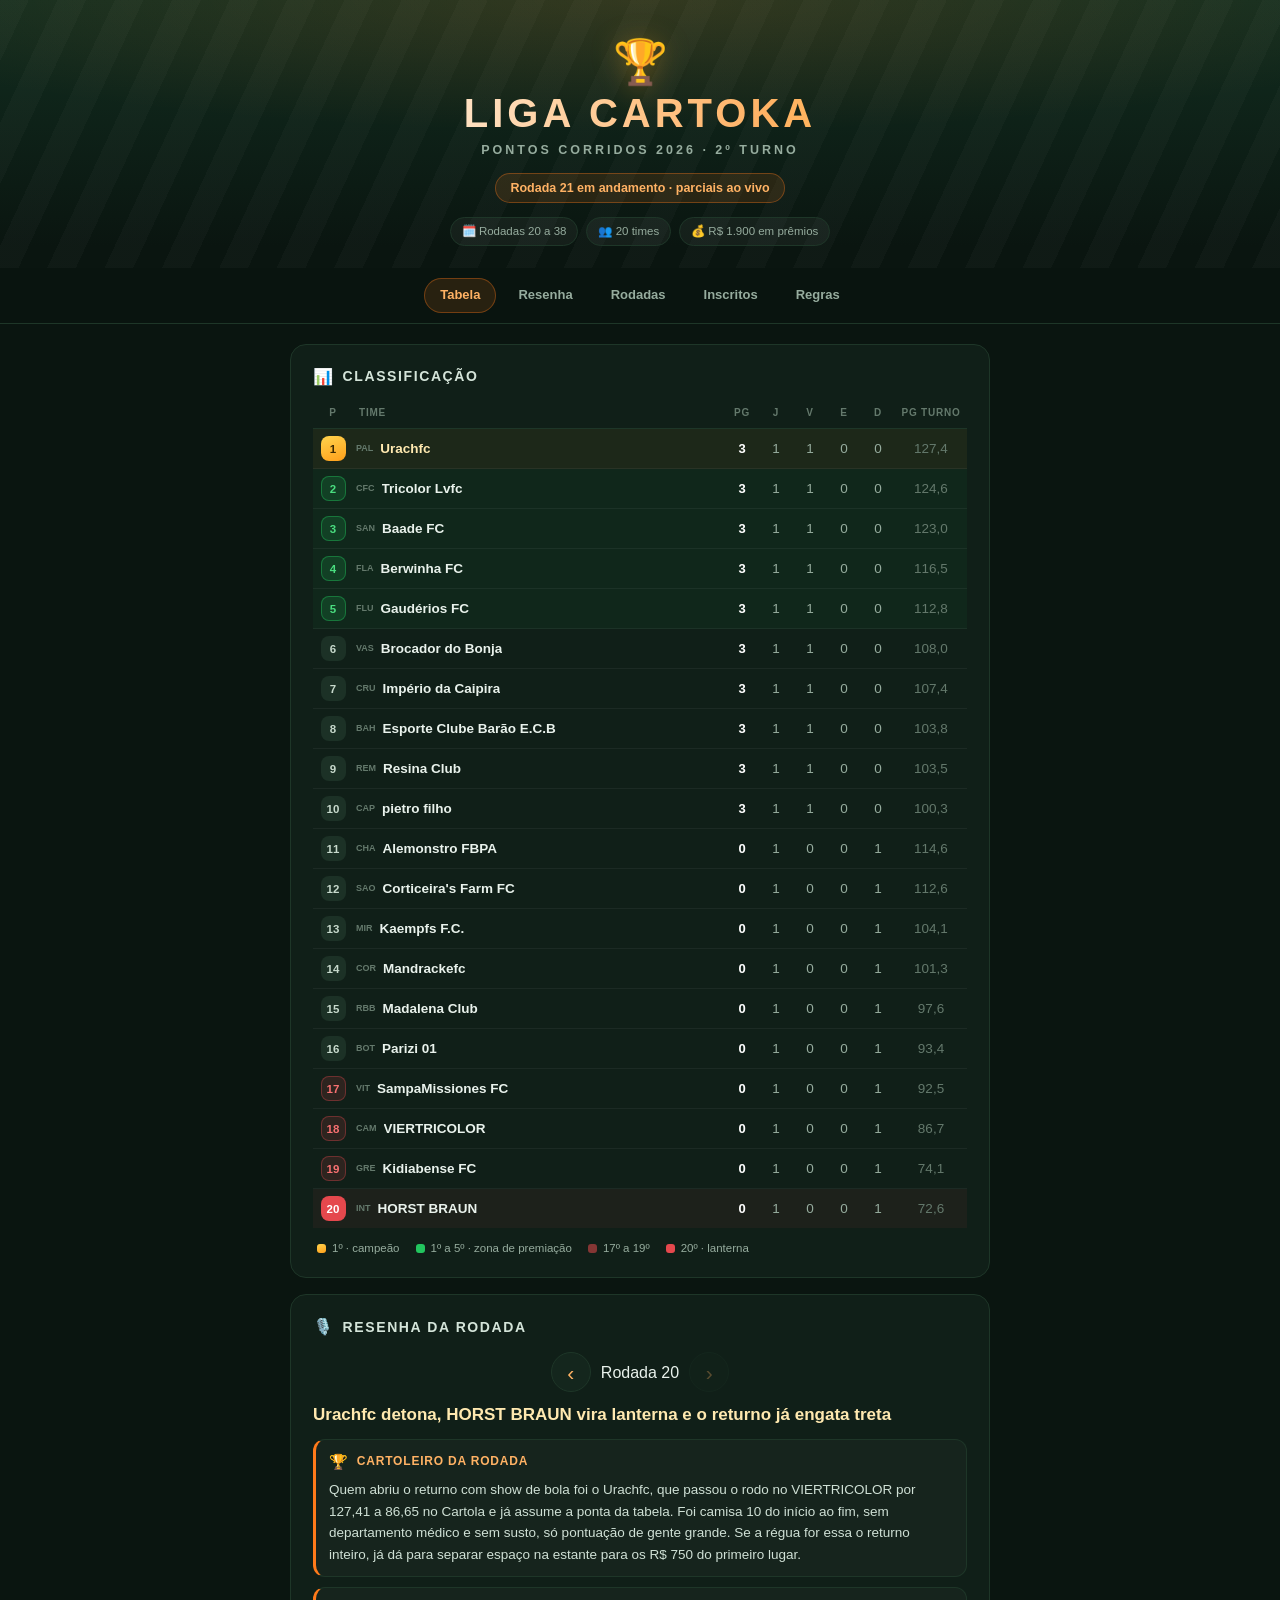
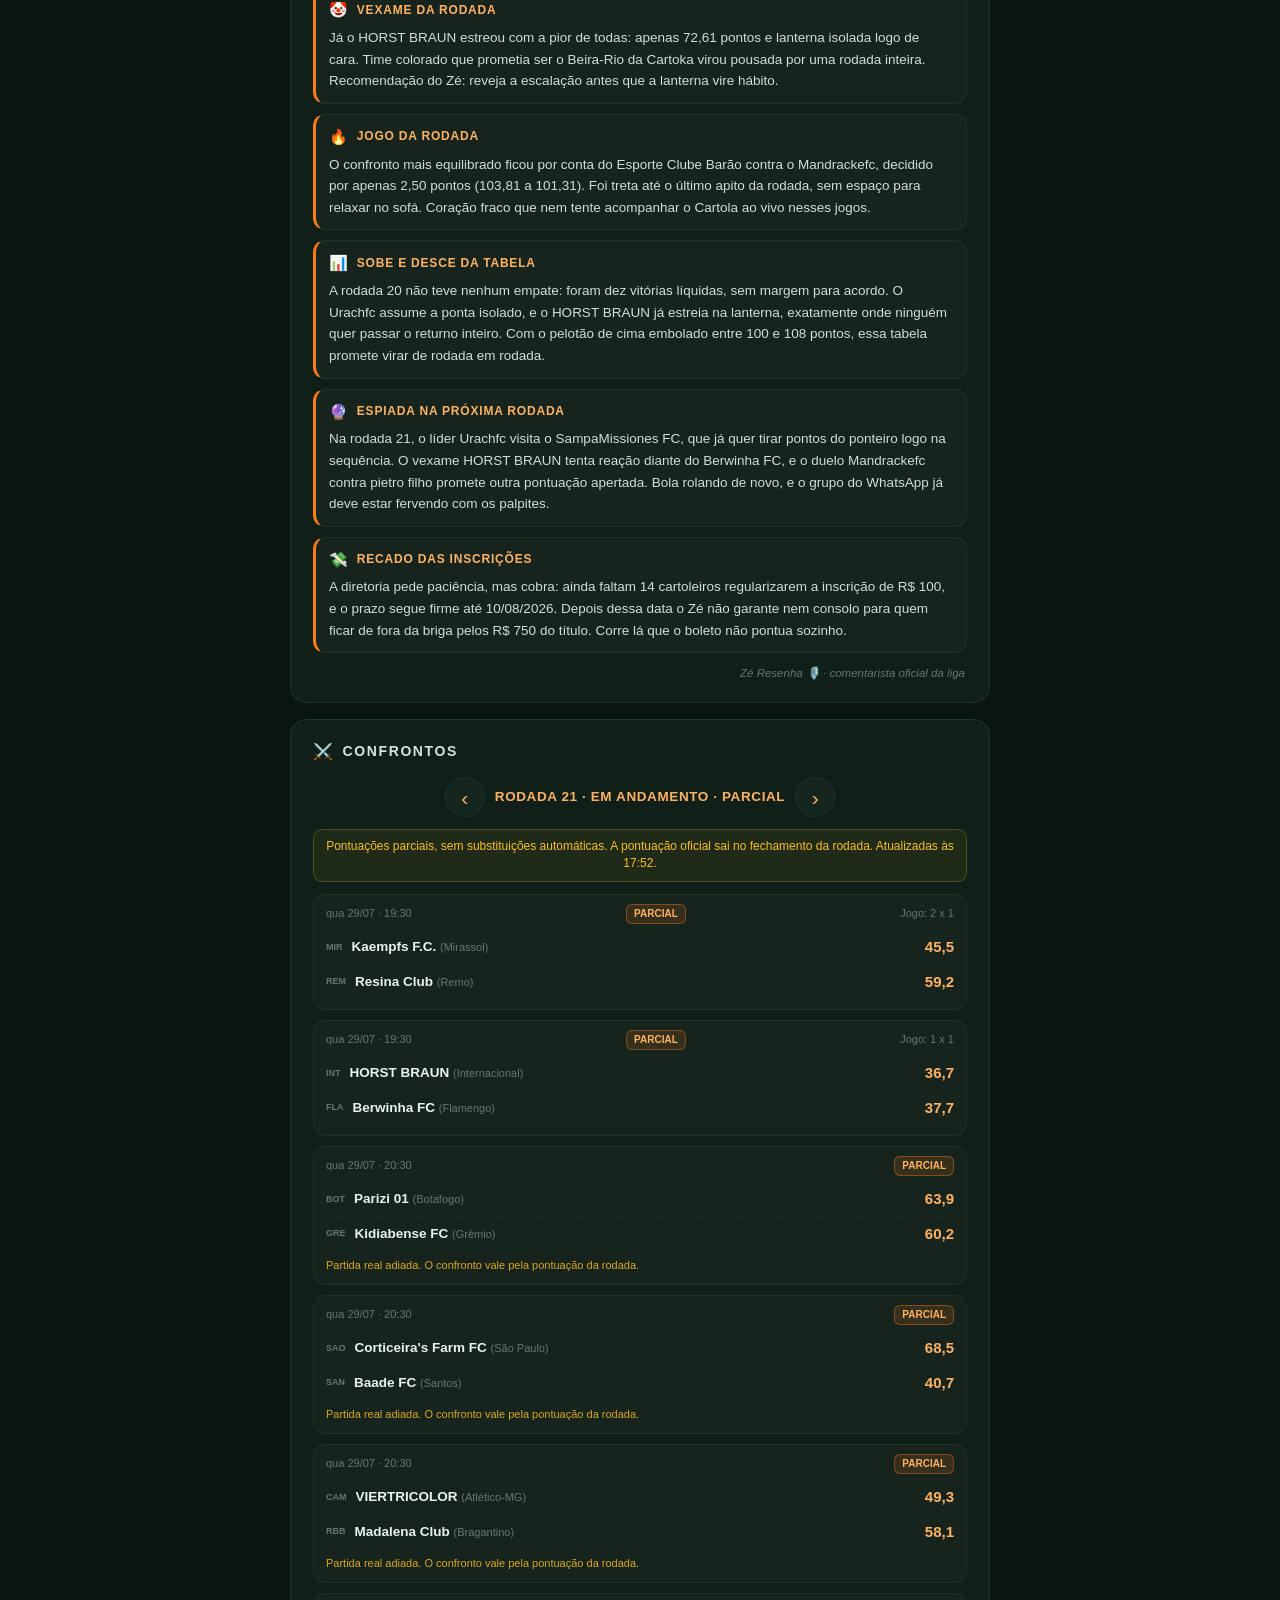
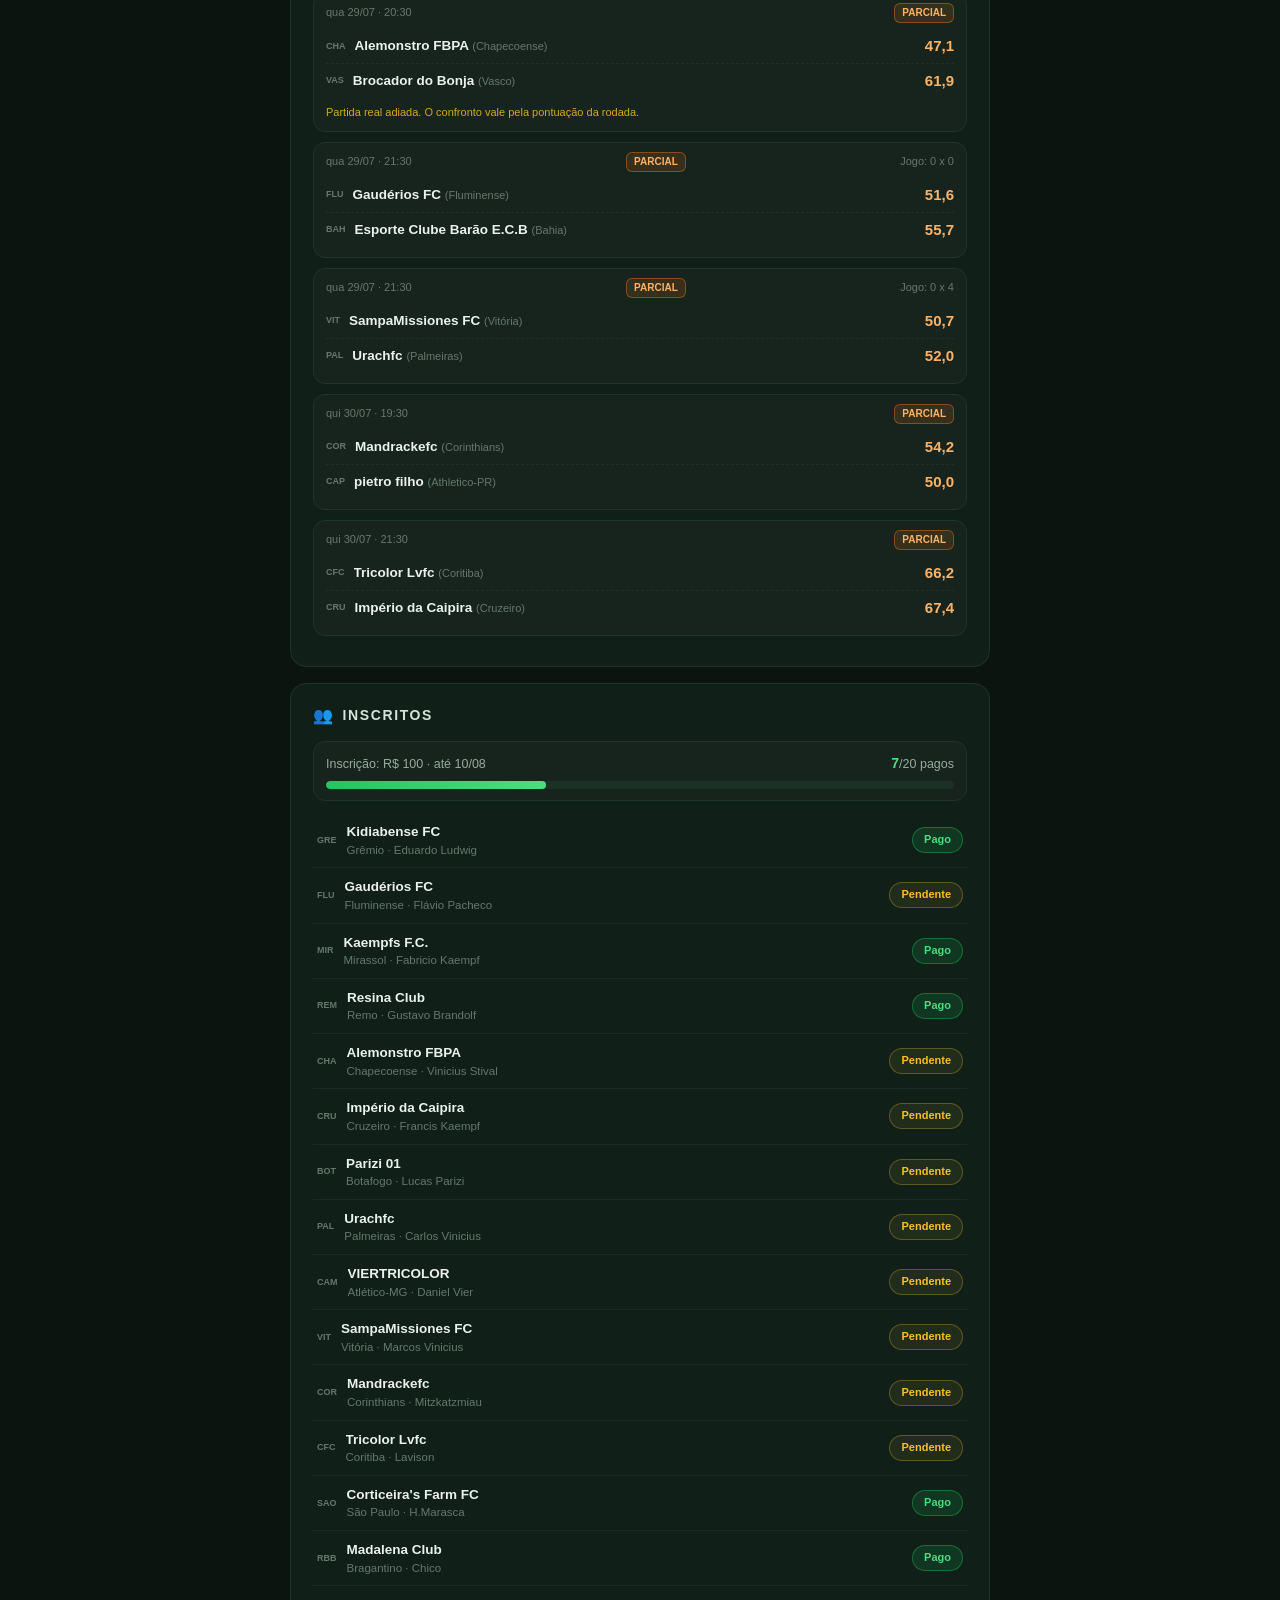
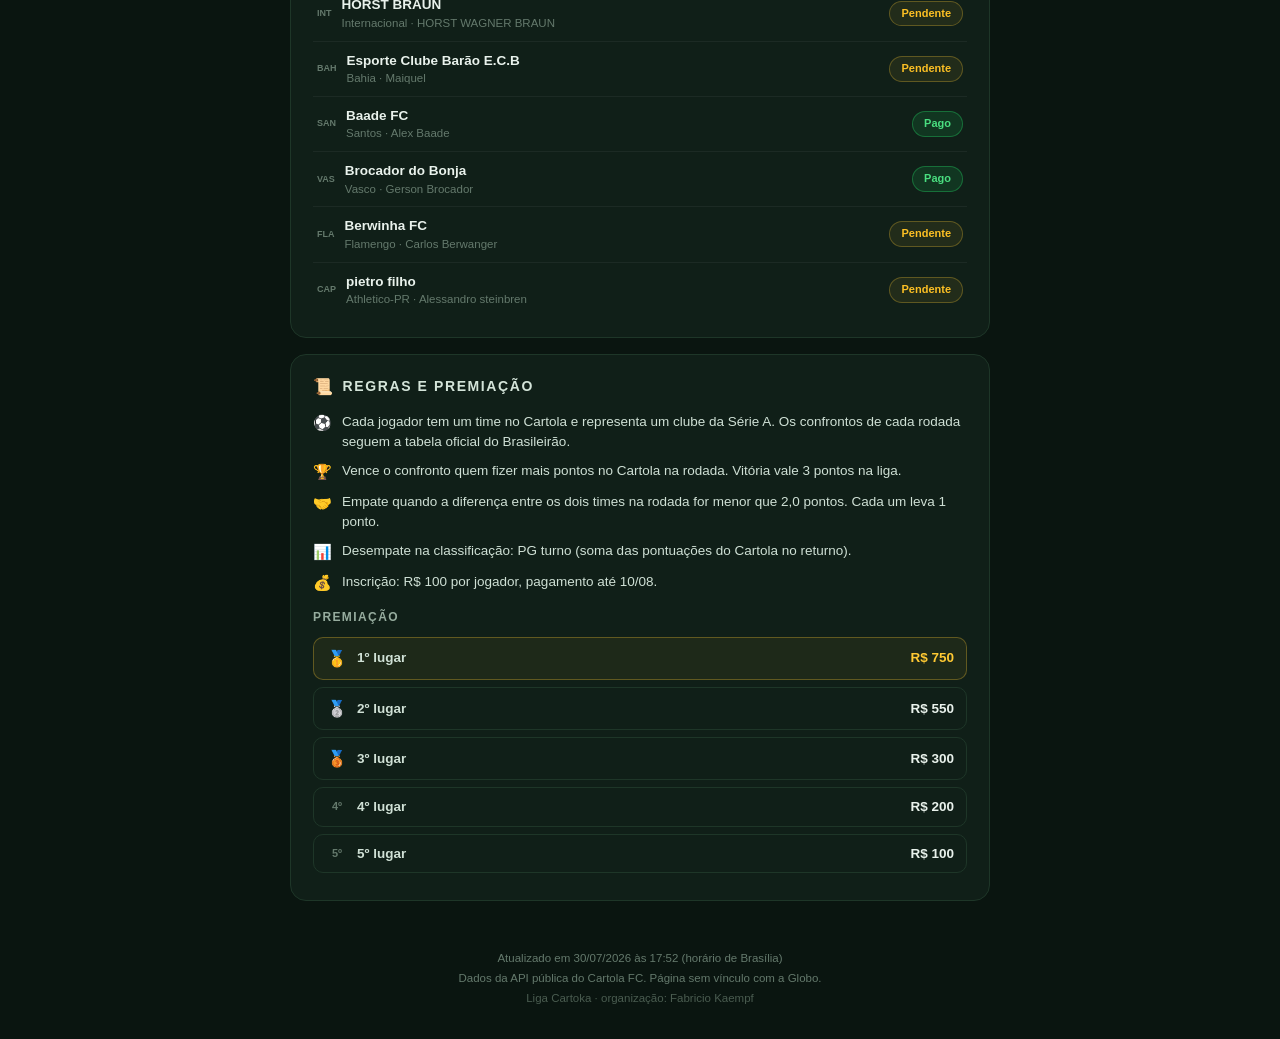
==== docs/index.html @ 8c6a9fb7 "Parciais ao vivo nos confrontos e robo a cada 10 minutos Co-Authored-By: Claude Fable 5 <noreply@ant" ====
<!DOCTYPE html>
<html lang="pt-BR">
<head>
  <meta charset="utf-8">
  <meta name="viewport" content="width=device-width, initial-scale=1">
  <title>Liga Cartoka 2026 | 2º turno</title>
  <meta name="description" content="Classificação, confrontos e inscritos da Liga Cartoka de pontos corridos 2026, atualizados automaticamente.">
  <meta name="theme-color" content="#0a1510">
  <meta property="og:title" content="Liga Cartoka de pontos corridos 2026">
  <meta property="og:description" content="Classificação e confrontos do 2º turno, atualizados automaticamente a partir do Cartola FC.">
  <meta property="og:type" content="website">
  <meta property="og:url" content="https://fabriciokaempf.github.io/liga-cartoka-2026/">
  <meta property="og:image" content="https://fabriciokaempf.github.io/liga-cartoka-2026/og.png">
  <meta property="og:image:width" content="1200">
  <meta property="og:image:height" content="630">
  <meta name="twitter:card" content="summary_large_image">
  <link rel="icon" href="data:image/svg+xml,%3Csvg%20xmlns='http://www.w3.org/2000/svg'%20viewBox='0%200%20100%20100'%3E%3Ctext%20y='0.9em'%20font-size='90'%3E%F0%9F%8F%86%3C/text%3E%3C/svg%3E">
  <link rel="stylesheet" href="styles.css?v=4">
</head>
<body>
  <header class="hero">
    <div class="hero-trofeu" aria-hidden="true">🏆</div>
    <h1 class="hero-titulo">Liga Cartoka</h1>
    <p class="hero-sub">Pontos corridos 2026 · 2º turno</p>
    <p id="status-rodada" class="status-rodada"></p>
    <div class="hero-chips">
      <span class="hero-chip" id="chip-rodadas"></span>
      <span class="hero-chip" id="chip-times"></span>
      <span class="hero-chip" id="chip-premio"></span>
    </div>
  </header>

  <nav class="navega" aria-label="Seções da página">
    <a href="#secao-classificacao" class="ativo">Tabela</a>
    <a href="#secao-resenha">Resenha</a>
    <a href="#secao-confrontos">Rodadas</a>
    <a href="#secao-inscritos">Inscritos</a>
    <a href="#secao-regras">Regras</a>
  </nav>

  <main>
    <p id="carregando" class="carregando">Carregando dados da liga...</p>

    <section id="secao-classificacao" class="cartao" hidden>
      <h2><span class="h2-icone" aria-hidden="true">📊</span>Classificação</h2>
      <div class="tabela-envelope">
        <table id="tabela-classificacao" aria-label="Classificação da liga">
          <thead>
            <tr>
              <th class="col-pos">P</th>
              <th class="col-time">Time</th>
              <th class="col-num">PG</th>
              <th class="col-num">J</th>
              <th class="col-num">V</th>
              <th class="col-num">E</th>
              <th class="col-num">D</th>
              <th class="col-turno">PG turno</th>
            </tr>
          </thead>
          <tbody></tbody>
        </table>
      </div>
      <div id="legenda-zonas" class="legenda-zonas"></div>
    </section>

    <section id="secao-resenha" class="cartao" hidden>
      <h2><span class="h2-icone" aria-hidden="true">🎙️</span>Resenha da rodada</h2>
      <div id="seletor-resenha" class="seletor-rodada" hidden>
        <button id="botao-resenha-anterior" type="button" aria-label="Resenha anterior">‹</button>
        <span id="rotulo-resenha"></span>
        <button id="botao-resenha-seguinte" type="button" aria-label="Resenha seguinte">›</button>
      </div>
      <div id="conteudo-resenha"></div>
    </section>

    <section id="secao-confrontos" class="cartao" hidden>
      <h2><span class="h2-icone" aria-hidden="true">⚔️</span>Confrontos</h2>
      <div class="seletor-rodada">
        <button id="botao-rodada-anterior" type="button" aria-label="Rodada anterior">‹</button>
        <span id="rotulo-rodada"></span>
        <button id="botao-rodada-seguinte" type="button" aria-label="Rodada seguinte">›</button>
      </div>
      <p id="aviso-rodada" class="aviso-rodada"></p>
      <div id="lista-confrontos"></div>
    </section>

    <section id="secao-inscritos" class="cartao" hidden>
      <h2><span class="h2-icone" aria-hidden="true">👥</span>Inscritos</h2>
      <div class="resumo-inscricao">
        <div class="resumo-topo">
          <span id="texto-inscricao"></span>
          <span id="contagem-pagos"></span>
        </div>
        <div class="barra" role="presentation">
          <div id="barra-pagos" class="barra-preenchida"></div>
        </div>
      </div>
      <div id="lista-inscritos"></div>
    </section>

    <section id="secao-regras" class="cartao" hidden>
      <h2><span class="h2-icone" aria-hidden="true">📜</span>Regras e premiação</h2>
      <ul id="lista-regras"></ul>
      <h3 class="sub-premiacao">Premiação</h3>
      <div id="tabela-premiacao"></div>
    </section>
  </main>

  <footer>
    <p id="rodape-atualizacao"></p>
    <p class="rodape-aviso">Dados da API pública do Cartola FC. Página sem vínculo com a Globo.</p>
    <p class="rodape-credito">Liga Cartoka · organização: Fabricio Kaempf</p>
  </footer>

  <script src="app.js?v=6" defer></script>
</body>
</html>
---- docs/styles.css ----
:root {
  --fundo: #0a1510;
  --carta: #101f18;
  --carta-clara: #14261d;
  --borda: #1e3628;
  --borda-suave: rgba(255, 255, 255, 0.05);
  --texto: #e9f2ec;
  --texto-suave: #96ac9e;
  --texto-apagado: #64796c;
  --laranja: #ff7a1a;
  --laranja-claro: #ffb264;
  --verde: #22c55e;
  --verde-claro: #4ade80;
  --amarelo: #ffc933;
  --amarelo-claro: #fbbf24;
  --vermelho: #e5484d;
  --vermelho-claro: #f87171;
}

* {
  box-sizing: border-box;
}

html {
  -webkit-text-size-adjust: 100%;
  scroll-behavior: smooth;
}

body {
  margin: 0;
  font-family: -apple-system, "Segoe UI", Roboto, Arial, sans-serif;
  background: var(--fundo);
  color: var(--texto);
  font-size: 15px;
  line-height: 1.45;
}

main {
  max-width: 720px;
  margin: 0 auto;
  padding: 4px 10px 24px;
}

section {
  scroll-margin-top: 66px;
}

/* Hero */

.hero {
  text-align: center;
  padding: 30px 14px 22px;
  background:
    radial-gradient(120% 90% at 50% 0%, rgba(255, 122, 26, 0.14), transparent 55%),
    repeating-linear-gradient(115deg, rgba(255, 255, 255, 0.022) 0 26px, transparent 26px 52px),
    linear-gradient(180deg, #122e20, var(--fundo) 92%);
}

.hero-trofeu {
  font-size: 44px;
  line-height: 1;
  margin-bottom: 6px;
  filter: drop-shadow(0 4px 14px rgba(255, 170, 40, 0.35));
}

.hero-titulo {
  margin: 0;
  font-size: 30px;
  font-weight: 900;
  text-transform: uppercase;
  letter-spacing: 2px;
  line-height: 1.15;
  background: linear-gradient(100deg, #ffffff 20%, var(--laranja-claro) 60%, var(--amarelo) 95%);
  -webkit-background-clip: text;
  background-clip: text;
  color: transparent;
}

.hero-sub {
  margin: 5px 0 0;
  font-size: 11.5px;
  font-weight: 700;
  text-transform: uppercase;
  letter-spacing: 3px;
  color: var(--texto-suave);
}

.status-rodada {
  margin: 14px auto 0;
  display: inline-block;
  font-size: 12.5px;
  font-weight: 600;
  color: var(--laranja-claro);
  background: rgba(255, 122, 26, 0.12);
  border: 1px solid rgba(255, 122, 26, 0.35);
  border-radius: 999px;
  padding: 5px 14px;
}

.status-rodada:empty {
  display: none;
}

.hero-chips {
  display: flex;
  flex-wrap: wrap;
  justify-content: center;
  gap: 8px;
  margin-top: 14px;
}

.hero-chip {
  font-size: 11.5px;
  color: var(--texto-suave);
  background: rgba(255, 255, 255, 0.045);
  border: 1px solid var(--borda);
  border-radius: 999px;
  padding: 5px 11px;
  white-space: nowrap;
}

.hero-chip:empty {
  display: none;
}

/* Navegação fixa */

.navega {
  position: sticky;
  top: 0;
  z-index: 40;
  display: flex;
  gap: 6px;
  justify-content: flex-start;
  overflow-x: auto;
  padding: 10px 12px;
  background: rgba(10, 21, 16, 0.92);
  -webkit-backdrop-filter: blur(8px);
  backdrop-filter: blur(8px);
  border-bottom: 1px solid var(--borda);
  scrollbar-width: none;
}

.navega::-webkit-scrollbar {
  display: none;
}

.navega a {
  flex: 0 0 auto;
  text-decoration: none;
  font-size: 13px;
  font-weight: 700;
  color: var(--texto-suave);
  padding: 7px 15px;
  border-radius: 999px;
  border: 1px solid transparent;
}

.navega a.ativo {
  color: var(--laranja-claro);
  background: rgba(255, 122, 26, 0.13);
  border-color: rgba(255, 122, 26, 0.35);
}

@media (min-width: 600px) {
  .navega {
    justify-content: center;
  }
}

.carregando {
  text-align: center;
  color: var(--texto-suave);
  padding: 34px 0;
}

/* Cartões */

.cartao {
  background: var(--carta);
  border: 1px solid var(--borda);
  border-radius: 16px;
  padding: 16px 14px;
  margin: 16px 0;
}

.cartao h2 {
  display: flex;
  align-items: center;
  gap: 8px;
  margin: 0 0 14px;
  font-size: 14px;
  font-weight: 800;
  text-transform: uppercase;
  letter-spacing: 1.6px;
  color: #d4e4d9;
}

.h2-icone {
  font-size: 16px;
}

/* Classificação */

.tabela-envelope {
  overflow-x: auto;
}

#tabela-classificacao {
  width: 100%;
  border-collapse: collapse;
  font-size: 12.5px;
}

#tabela-classificacao th {
  font-size: 10px;
  font-weight: 700;
  text-transform: uppercase;
  letter-spacing: 0.8px;
  color: var(--texto-apagado);
  padding: 4px 3px 8px;
  border-bottom: 1px solid var(--borda);
  text-align: center;
  white-space: nowrap;
}

#tabela-classificacao th.col-time {
  text-align: left;
  padding-left: 6px;
}

#tabela-classificacao td {
  padding: 7px 3px;
  border-bottom: 1px solid var(--borda-suave);
  text-align: center;
}

#tabela-classificacao tbody tr:last-child td {
  border-bottom: none;
}

.col-pos {
  width: 34px;
}

.col-num {
  width: 26px;
}

.col-turno {
  width: 58px;
}

td.celula-pos {
  padding-left: 0;
}

.badge-pos {
  display: inline-flex;
  align-items: center;
  justify-content: center;
  width: 25px;
  height: 25px;
  border-radius: 8px;
  font-weight: 800;
  font-size: 11.5px;
  background: #1c3126;
  color: #c7d9cc;
}

td.celula-time {
  max-width: 0;
  text-align: left;
}

.time-conteudo {
  display: flex;
  align-items: center;
  gap: 7px;
  min-width: 118px;
}

.time-nome {
  overflow: hidden;
  text-overflow: ellipsis;
  white-space: nowrap;
  font-weight: 600;
  color: var(--texto);
}

.escudo {
  width: 19px;
  height: 19px;
  flex: 0 0 19px;
  object-fit: contain;
}

.escudo-texto {
  flex: 0 0 auto;
  font-size: 9px;
  font-weight: 700;
  color: var(--texto-apagado);
}

td.celula-num {
  font-variant-numeric: tabular-nums;
  color: var(--texto-suave);
  white-space: nowrap;
}

td.celula-pg {
  font-variant-numeric: tabular-nums;
  font-weight: 800;
  font-size: 13px;
  color: #ffffff;
  white-space: nowrap;
}

td.celula-turno {
  font-variant-numeric: tabular-nums;
  color: var(--texto-apagado);
  text-align: right;
  padding-right: 6px;
  white-space: nowrap;
}

/* Zonas da tabela */

tr.zona-ouro td {
  background: rgba(255, 201, 51, 0.055);
}

tr.zona-ouro .badge-pos {
  background: linear-gradient(160deg, #ffd34d, #ff9f1a);
  color: #3c2800;
}

tr.zona-ouro .time-nome {
  color: #ffe9b0;
}

tr.zona-premio td {
  background: rgba(34, 197, 94, 0.045);
}

tr.zona-premio .badge-pos {
  background: rgba(34, 197, 94, 0.16);
  color: var(--verde-claro);
  box-shadow: inset 0 0 0 1px rgba(34, 197, 94, 0.4);
}

tr.zona-risco .badge-pos {
  background: rgba(229, 72, 77, 0.14);
  color: var(--vermelho-claro);
  box-shadow: inset 0 0 0 1px rgba(229, 72, 77, 0.35);
}

tr.zona-lanterna td {
  background: rgba(229, 72, 77, 0.06);
}

tr.zona-lanterna .badge-pos {
  background: var(--vermelho);
  color: #fff;
}

.legenda-zonas {
  display: flex;
  flex-wrap: wrap;
  gap: 8px 16px;
  margin-top: 12px;
  padding: 0 4px;
  font-size: 11.5px;
  color: var(--texto-suave);
}

.legenda-item {
  display: inline-flex;
  align-items: center;
  gap: 6px;
}

.ponto {
  width: 9px;
  height: 9px;
  border-radius: 3px;
  flex: 0 0 auto;
}

.ponto-ouro {
  background: linear-gradient(160deg, #ffd34d, #ff9f1a);
}

.ponto-premio {
  background: var(--verde);
}

.ponto-risco {
  background: rgba(229, 72, 77, 0.55);
}

.ponto-lanterna {
  background: var(--vermelho);
}

/* Resenha da rodada */

.resenha-titulo {
  margin: 2px 0 12px;
  font-size: 17px;
  font-weight: 800;
  line-height: 1.35;
  color: #ffe9b0;
}

.bloco-resenha {
  background: rgba(255, 255, 255, 0.022);
  border: 1px solid var(--borda);
  border-left: 3px solid var(--laranja);
  border-radius: 12px;
  padding: 11px 13px;
  margin-bottom: 10px;
}

.bloco-resenha-topo {
  display: flex;
  align-items: center;
  gap: 8px;
  font-size: 12px;
  font-weight: 800;
  text-transform: uppercase;
  letter-spacing: 0.8px;
  color: var(--laranja-claro);
  margin-bottom: 6px;
}

.bloco-resenha-icone {
  font-size: 15px;
}

.bloco-resenha p {
  margin: 0;
  font-size: 13.5px;
  line-height: 1.6;
  color: #cfe0d5;
}

.resenha-assinatura {
  margin: 12px 2px 0;
  font-size: 11.5px;
  font-style: italic;
  text-align: right;
  color: var(--texto-apagado);
}

.resenha-teaser {
  text-align: center;
  padding: 18px 12px;
  border: 1px dashed var(--borda);
  border-radius: 12px;
  color: var(--texto-suave);
  font-size: 13px;
}

.resenha-teaser-icone {
  font-size: 30px;
  margin-bottom: 6px;
}

.resenha-teaser p {
  margin: 0;
}

/* Confrontos */

.seletor-rodada {
  display: flex;
  align-items: center;
  justify-content: center;
  gap: 10px;
  margin-bottom: 12px;
}

.seletor-rodada button {
  width: 40px;
  height: 40px;
  border-radius: 50%;
  border: 1px solid var(--borda);
  background: var(--carta-clara);
  color: var(--laranja-claro);
  font-size: 21px;
  line-height: 1;
  cursor: pointer;
}

.seletor-rodada button:active {
  transform: scale(0.94);
}

.seletor-rodada button:disabled {
  opacity: 0.3;
  cursor: default;
}

#rotulo-rodada {
  min-width: 186px;
  text-align: center;
  font-weight: 800;
  font-size: 13.5px;
  text-transform: uppercase;
  letter-spacing: 0.6px;
  color: var(--laranja-claro);
}

.aviso-rodada {
  text-align: center;
  font-size: 12px;
  color: var(--amarelo-claro);
  background: rgba(255, 201, 51, 0.07);
  border: 1px solid rgba(255, 201, 51, 0.22);
  border-radius: 9px;
  padding: 8px 10px;
  margin: 0 0 12px;
}

.aviso-rodada:empty {
  display: none;
}

.confronto {
  background: rgba(255, 255, 255, 0.022);
  border: 1px solid var(--borda);
  border-radius: 12px;
  padding: 9px 12px 10px;
  margin-bottom: 10px;
}

.confronto-cabecalho {
  display: flex;
  justify-content: space-between;
  align-items: center;
  gap: 8px;
  font-size: 11px;
  color: var(--texto-apagado);
  margin-bottom: 6px;
}

.confronto-placar-real {
  color: var(--texto-apagado);
}

.linha-time {
  display: flex;
  align-items: center;
  gap: 9px;
  padding: 6px 0;
}

.linha-time + .linha-time {
  border-top: 1px dashed var(--borda-suave);
}

.linha-time .escudo {
  width: 22px;
  height: 22px;
  flex: 0 0 22px;
}

.linha-time .time-nome {
  flex: 1;
  min-width: 0;
  font-size: 13.5px;
}

.time-clube {
  color: var(--texto-apagado);
  font-size: 11px;
  font-weight: 400;
}

.pontos {
  font-variant-numeric: tabular-nums;
  font-weight: 800;
  font-size: 15px;
  color: #d9e6dd;
  min-width: 50px;
  text-align: right;
}

.selo {
  flex: 0 0 auto;
  font-size: 10px;
  font-weight: 800;
  border-radius: 6px;
  padding: 2px 7px;
}

.selo-vitoria {
  background: rgba(34, 197, 94, 0.15);
  color: var(--verde-claro);
  border: 1px solid rgba(34, 197, 94, 0.4);
}

.selo-empate {
  background: rgba(255, 201, 51, 0.1);
  color: var(--amarelo-claro);
  border: 1px solid rgba(255, 201, 51, 0.3);
}

.selo-parcial {
  background: rgba(255, 122, 26, 0.14);
  color: var(--laranja-claro);
  border: 1px solid rgba(255, 122, 26, 0.4);
  text-transform: uppercase;
  animation: pulso-parcial 1.6s ease-in-out infinite;
}

@keyframes pulso-parcial {
  0%, 100% {
    opacity: 1;
  }
  50% {
    opacity: 0.5;
  }
}

.pontos-parcial {
  color: var(--laranja-claro);
}

.linha-vencedor .time-nome,
.linha-vencedor .pontos {
  color: var(--verde-claro);
}

.nota-confronto {
  margin-top: 7px;
  font-size: 11px;
  color: var(--amarelo-claro);
  opacity: 0.85;
}

/* Inscritos */

.resumo-inscricao {
  background: rgba(255, 255, 255, 0.022);
  border: 1px solid var(--borda);
  border-radius: 12px;
  padding: 11px 12px;
  margin-bottom: 12px;
}

.resumo-topo {
  display: flex;
  justify-content: space-between;
  align-items: baseline;
  gap: 10px;
  font-size: 12.5px;
  color: var(--texto-suave);
}

#contagem-pagos strong {
  color: var(--verde-claro);
  font-size: 14px;
}

.barra {
  height: 8px;
  border-radius: 999px;
  background: #1c3126;
  overflow: hidden;
  margin-top: 8px;
}

.barra-preenchida {
  height: 100%;
  width: 0;
  border-radius: 999px;
  background: linear-gradient(90deg, var(--verde), var(--verde-claro));
  transition: width 0.6s ease;
}

.inscrito {
  display: flex;
  align-items: center;
  gap: 10px;
  padding: 9px 4px;
  border-bottom: 1px solid var(--borda-suave);
}

.inscrito:last-child {
  border-bottom: none;
}

.inscrito .escudo {
  width: 24px;
  height: 24px;
  flex: 0 0 24px;
}

.inscrito-nomes {
  flex: 1;
  min-width: 0;
}

.inscrito-time {
  font-weight: 700;
  font-size: 13.5px;
  overflow: hidden;
  text-overflow: ellipsis;
  white-space: nowrap;
}

.inscrito-detalhe {
  font-size: 11.5px;
  color: var(--texto-apagado);
  overflow: hidden;
  text-overflow: ellipsis;
  white-space: nowrap;
}

.chip {
  flex: 0 0 auto;
  font-size: 11px;
  font-weight: 800;
  border-radius: 999px;
  padding: 4px 11px;
}

.chip-pago {
  background: rgba(34, 197, 94, 0.14);
  color: var(--verde-claro);
  border: 1px solid rgba(34, 197, 94, 0.4);
}

.chip-pendente {
  background: rgba(255, 201, 51, 0.08);
  color: var(--amarelo-claro);
  border: 1px solid rgba(255, 201, 51, 0.28);
}

/* Regras e premiação */

#lista-regras {
  list-style: none;
  margin: 0 0 16px;
  padding: 0;
}

#lista-regras li {
  display: flex;
  gap: 10px;
  align-items: flex-start;
  font-size: 13.5px;
  color: #cfe0d5;
  margin-bottom: 10px;
}

.regra-icone {
  flex: 0 0 auto;
  font-size: 15px;
  line-height: 1.4;
}

.sub-premiacao {
  margin: 0 0 10px;
  font-size: 12px;
  font-weight: 800;
  text-transform: uppercase;
  letter-spacing: 1.4px;
  color: var(--texto-suave);
}

.linha-premio {
  display: flex;
  align-items: center;
  justify-content: space-between;
  gap: 10px;
  border: 1px solid var(--borda);
  border-radius: 10px;
  padding: 9px 12px;
  margin-bottom: 7px;
  font-size: 13.5px;
}

.linha-premio-ouro {
  background: rgba(255, 201, 51, 0.06);
  border-color: rgba(255, 201, 51, 0.3);
}

.premio-rotulo {
  display: flex;
  align-items: center;
  gap: 9px;
  color: #cfe0d5;
  font-weight: 600;
}

.premio-icone {
  font-size: 16px;
  width: 22px;
  text-align: center;
}

.premio-ordem {
  display: inline-flex;
  align-items: center;
  justify-content: center;
  width: 22px;
  font-size: 11px;
  font-weight: 800;
  color: var(--texto-apagado);
}

.premio-valor {
  font-variant-numeric: tabular-nums;
  font-weight: 800;
  color: var(--texto);
}

.linha-premio-ouro .premio-valor {
  color: var(--amarelo);
}

/* Rodapé */

footer {
  text-align: center;
  color: var(--texto-apagado);
  font-size: 11.5px;
  padding: 6px 12px 30px;
}

footer p {
  margin: 3px 0;
}

.rodape-credito {
  color: #4a5c50;
}

@media (min-width: 600px) {
  body {
    font-size: 16px;
  }

  .hero {
    padding-top: 40px;
  }

  .hero-titulo {
    font-size: 40px;
    letter-spacing: 4px;
  }

  .hero-sub {
    font-size: 12.5px;
  }

  .cartao {
    padding: 20px 22px;
  }

  #tabela-classificacao {
    font-size: 13.5px;
  }

  .col-pos {
    width: 40px;
  }

  .col-num {
    width: 34px;
  }

  .col-turno {
    width: 72px;
  }
}
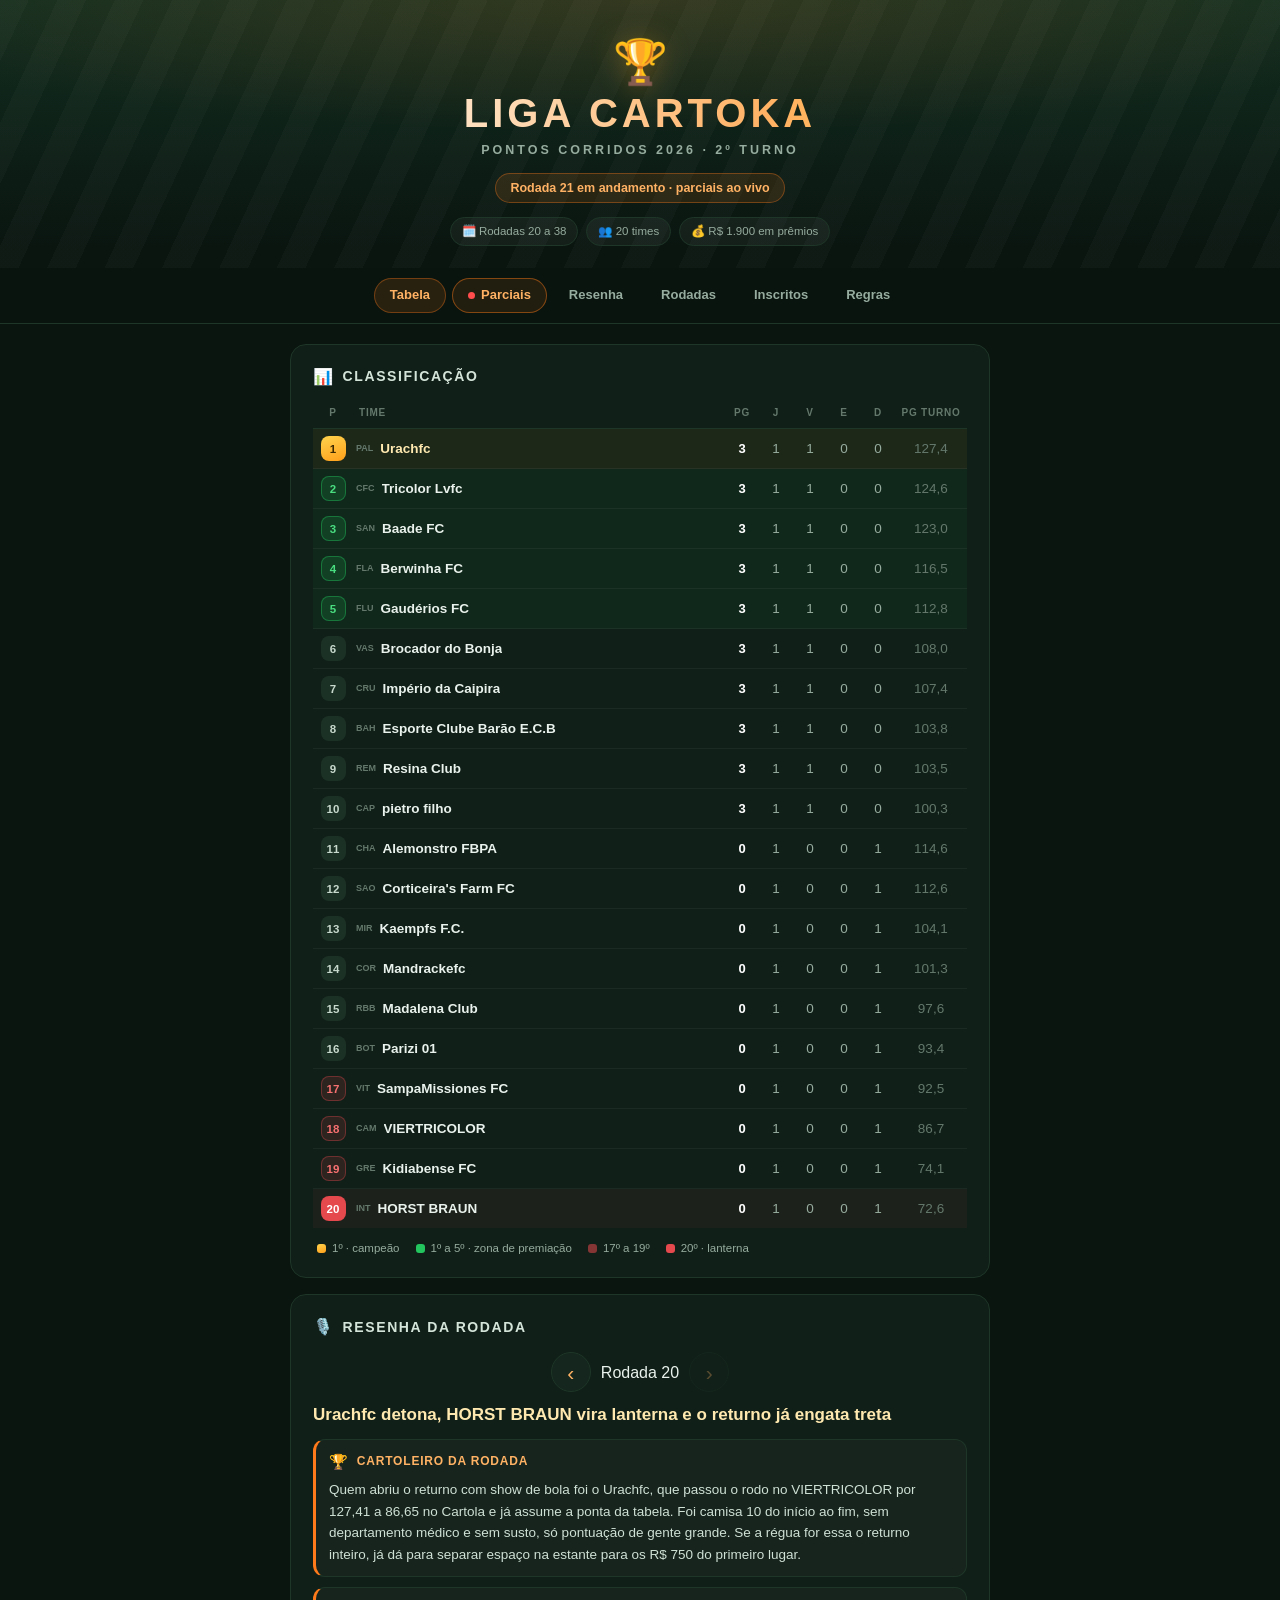
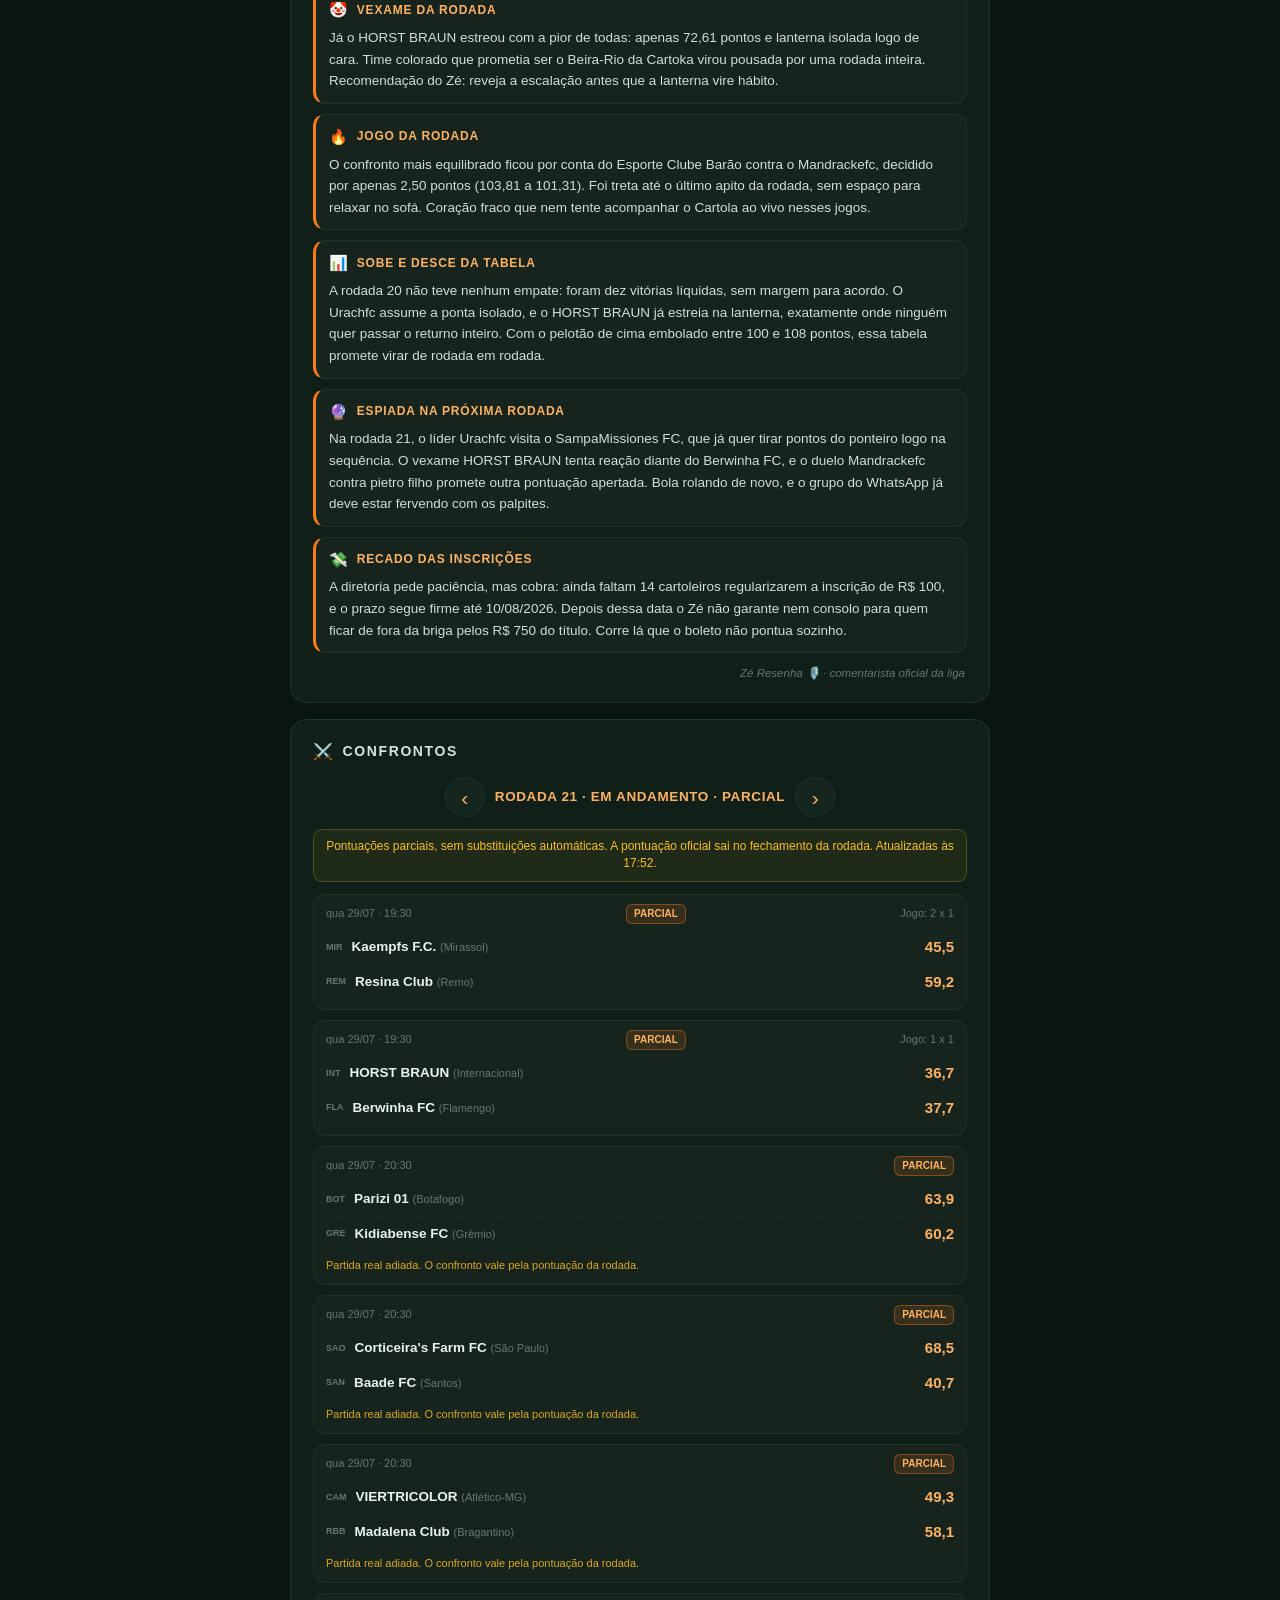
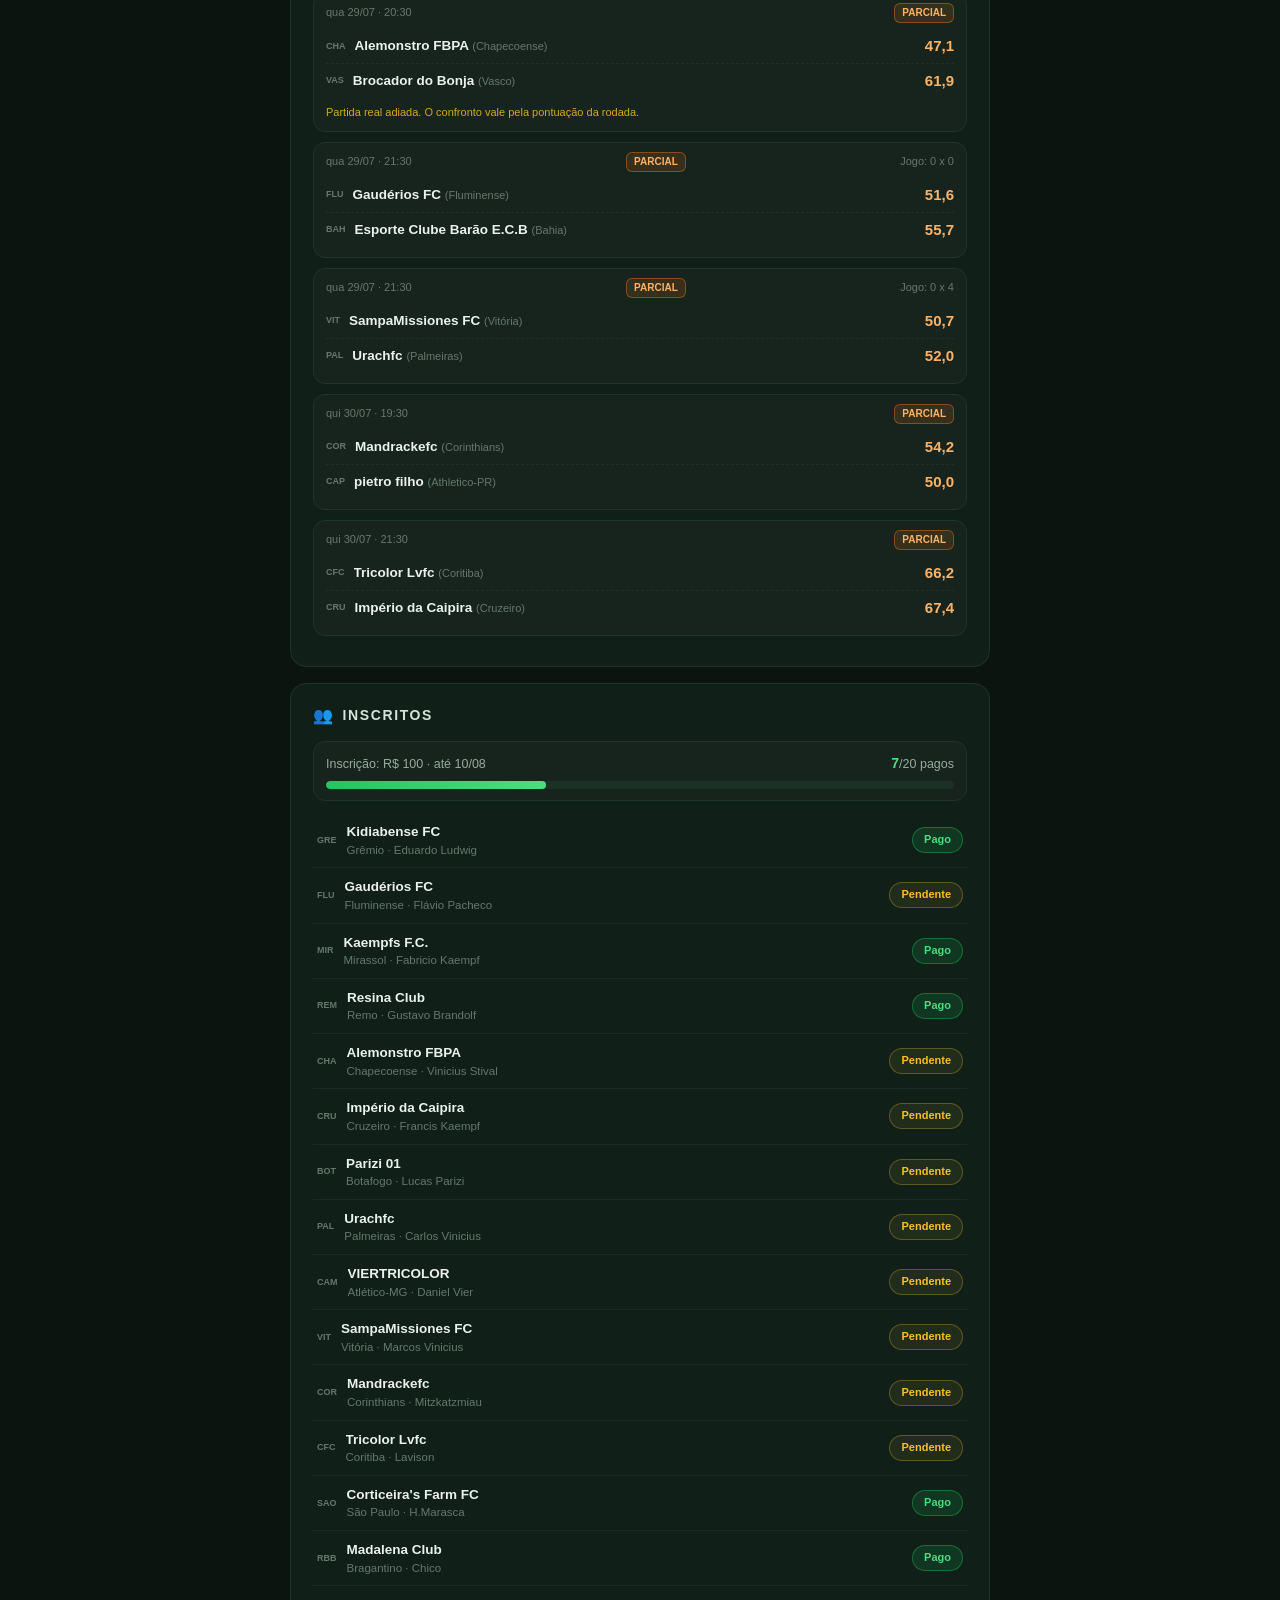
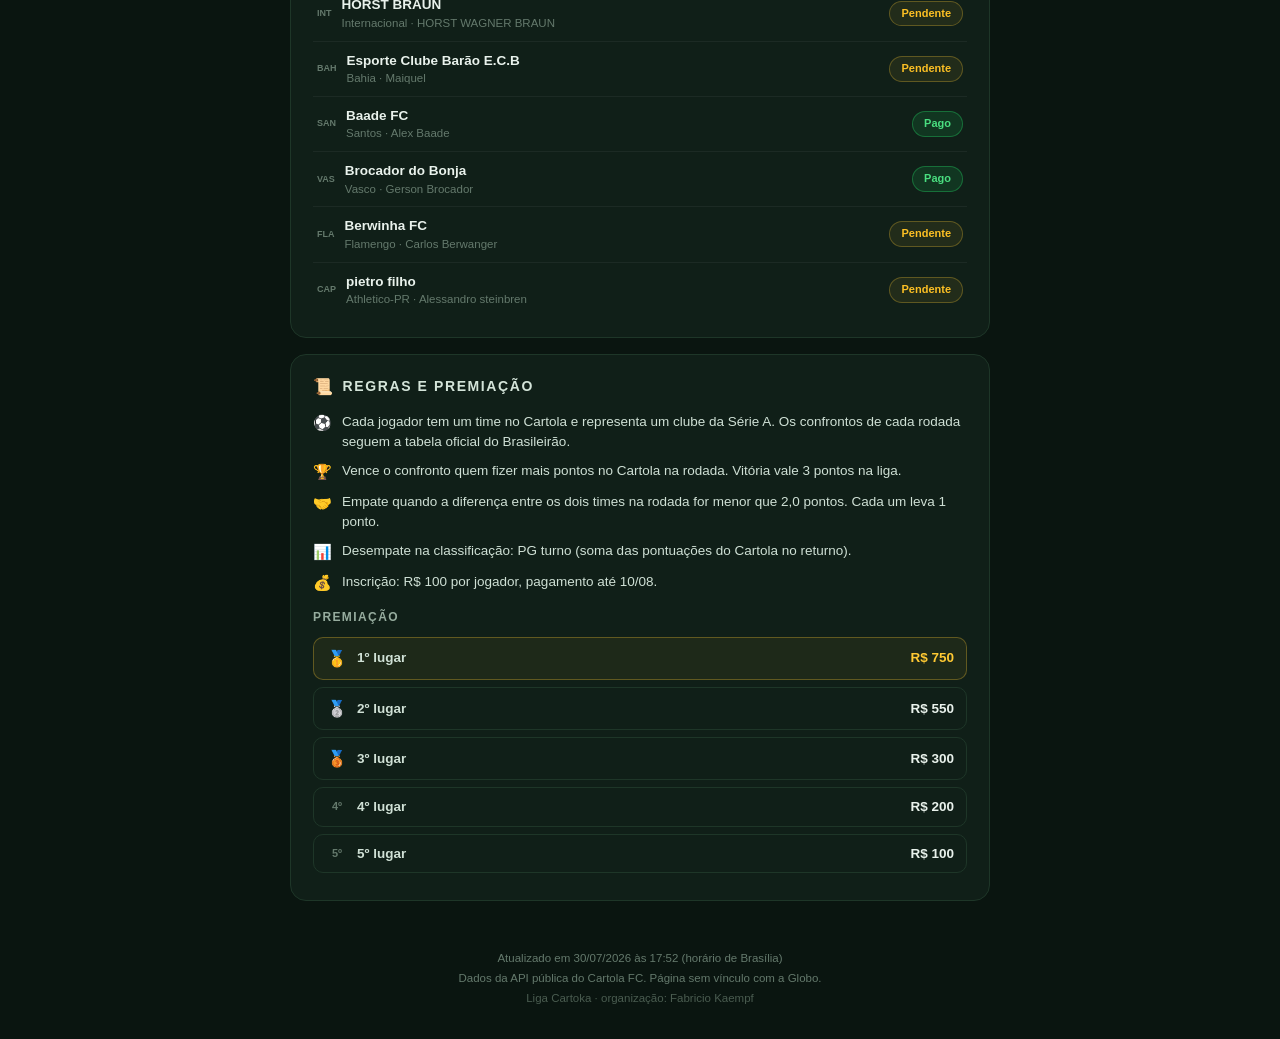
==== commit faecdaf6: "Atalho Parciais na navegacao durante rodadas ao vivo Co-Authored-By: Claude Fable 5 <noreply@anthrop" ====
--- a/docs/index.html
+++ b/docs/index.html
@@ -15,7 +15,7 @@
   <meta property="og:image:height" content="630">
   <meta name="twitter:card" content="summary_large_image">
   <link rel="icon" href="data:image/svg+xml,%3Csvg%20xmlns='http://www.w3.org/2000/svg'%20viewBox='0%200%20100%20100'%3E%3Ctext%20y='0.9em'%20font-size='90'%3E%F0%9F%8F%86%3C/text%3E%3C/svg%3E">
-  <link rel="stylesheet" href="styles.css?v=4">
+  <link rel="stylesheet" href="styles.css?v=5">
 </head>
 <body>
   <header class="hero">
@@ -32,6 +32,7 @@
 
   <nav class="navega" aria-label="Seções da página">
     <a href="#secao-classificacao" class="ativo">Tabela</a>
+    <a href="#secao-confrontos" id="atalho-parciais" class="atalho-parciais" hidden><span class="ponto-vivo" aria-hidden="true"></span>Parciais</a>
     <a href="#secao-resenha">Resenha</a>
     <a href="#secao-confrontos">Rodadas</a>
     <a href="#secao-inscritos">Inscritos</a>
@@ -112,6 +113,6 @@
     <p class="rodape-credito">Liga Cartoka · organização: Fabricio Kaempf</p>
   </footer>
 
-  <script src="app.js?v=6" defer></script>
+  <script src="app.js?v=7" defer></script>
 </body>
 </html>
--- a/docs/styles.css
+++ b/docs/styles.css
@@ -162,6 +162,23 @@
   border-color: rgba(255, 122, 26, 0.35);
 }
 
+.navega a.atalho-parciais {
+  display: inline-flex;
+  align-items: center;
+  gap: 6px;
+  color: var(--laranja-claro);
+  background: rgba(255, 122, 26, 0.1);
+  border-color: rgba(255, 122, 26, 0.45);
+}
+
+.ponto-vivo {
+  width: 7px;
+  height: 7px;
+  border-radius: 50%;
+  background: #ff4d4d;
+  animation: pulso-parcial 1.2s ease-in-out infinite;
+}
+
 @media (min-width: 600px) {
   .navega {
     justify-content: center;
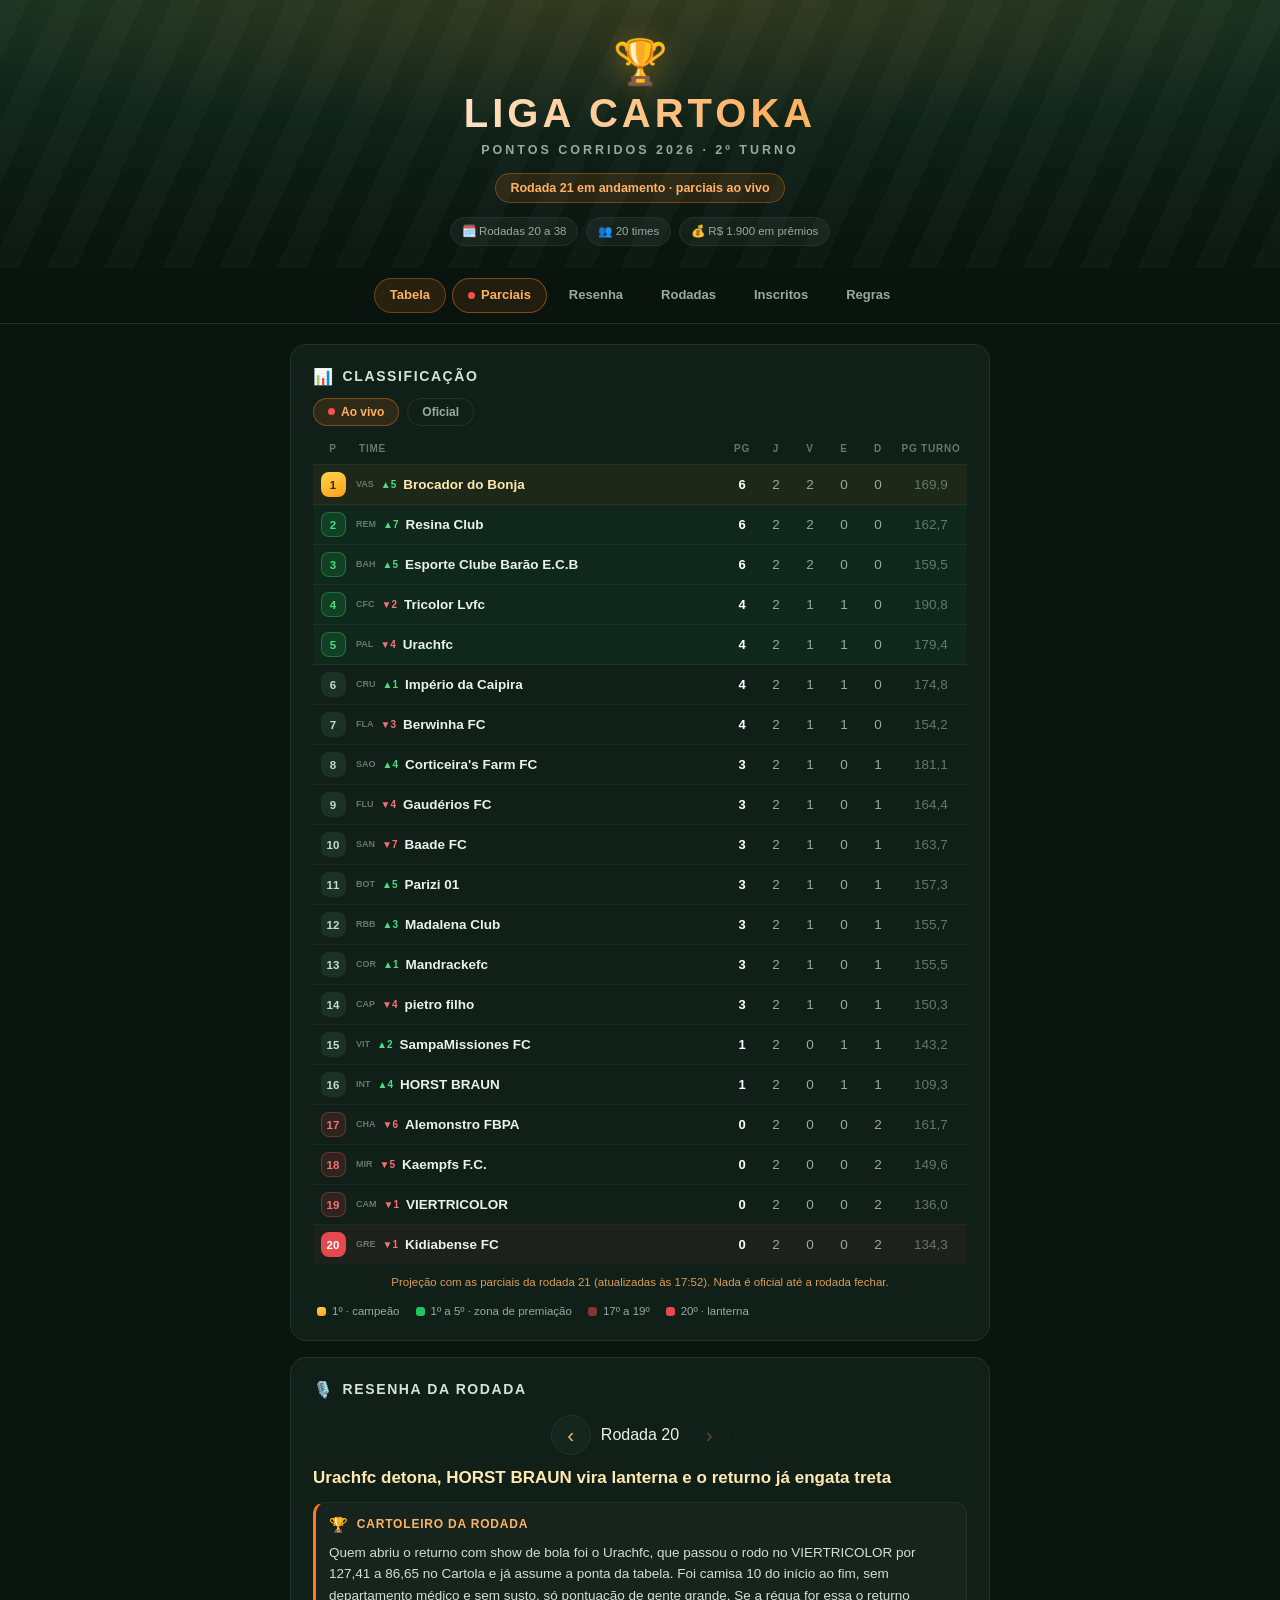
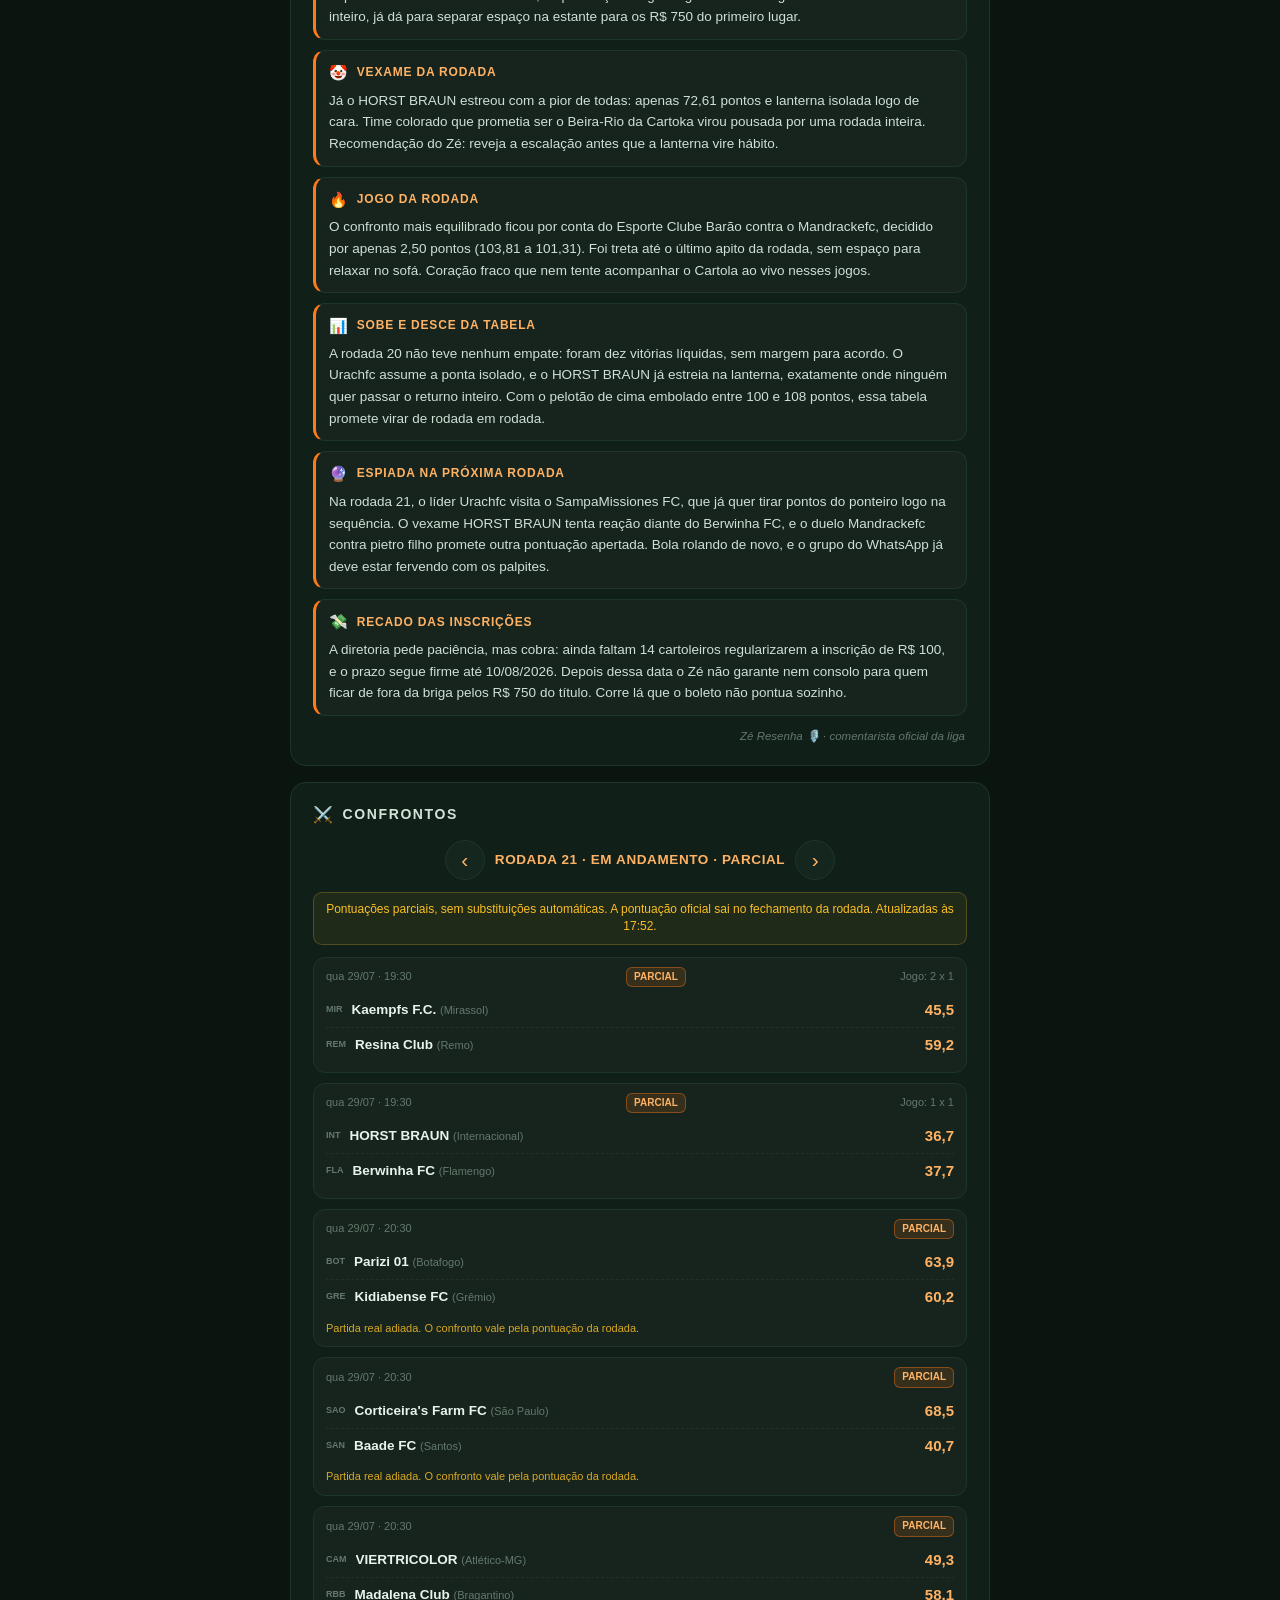
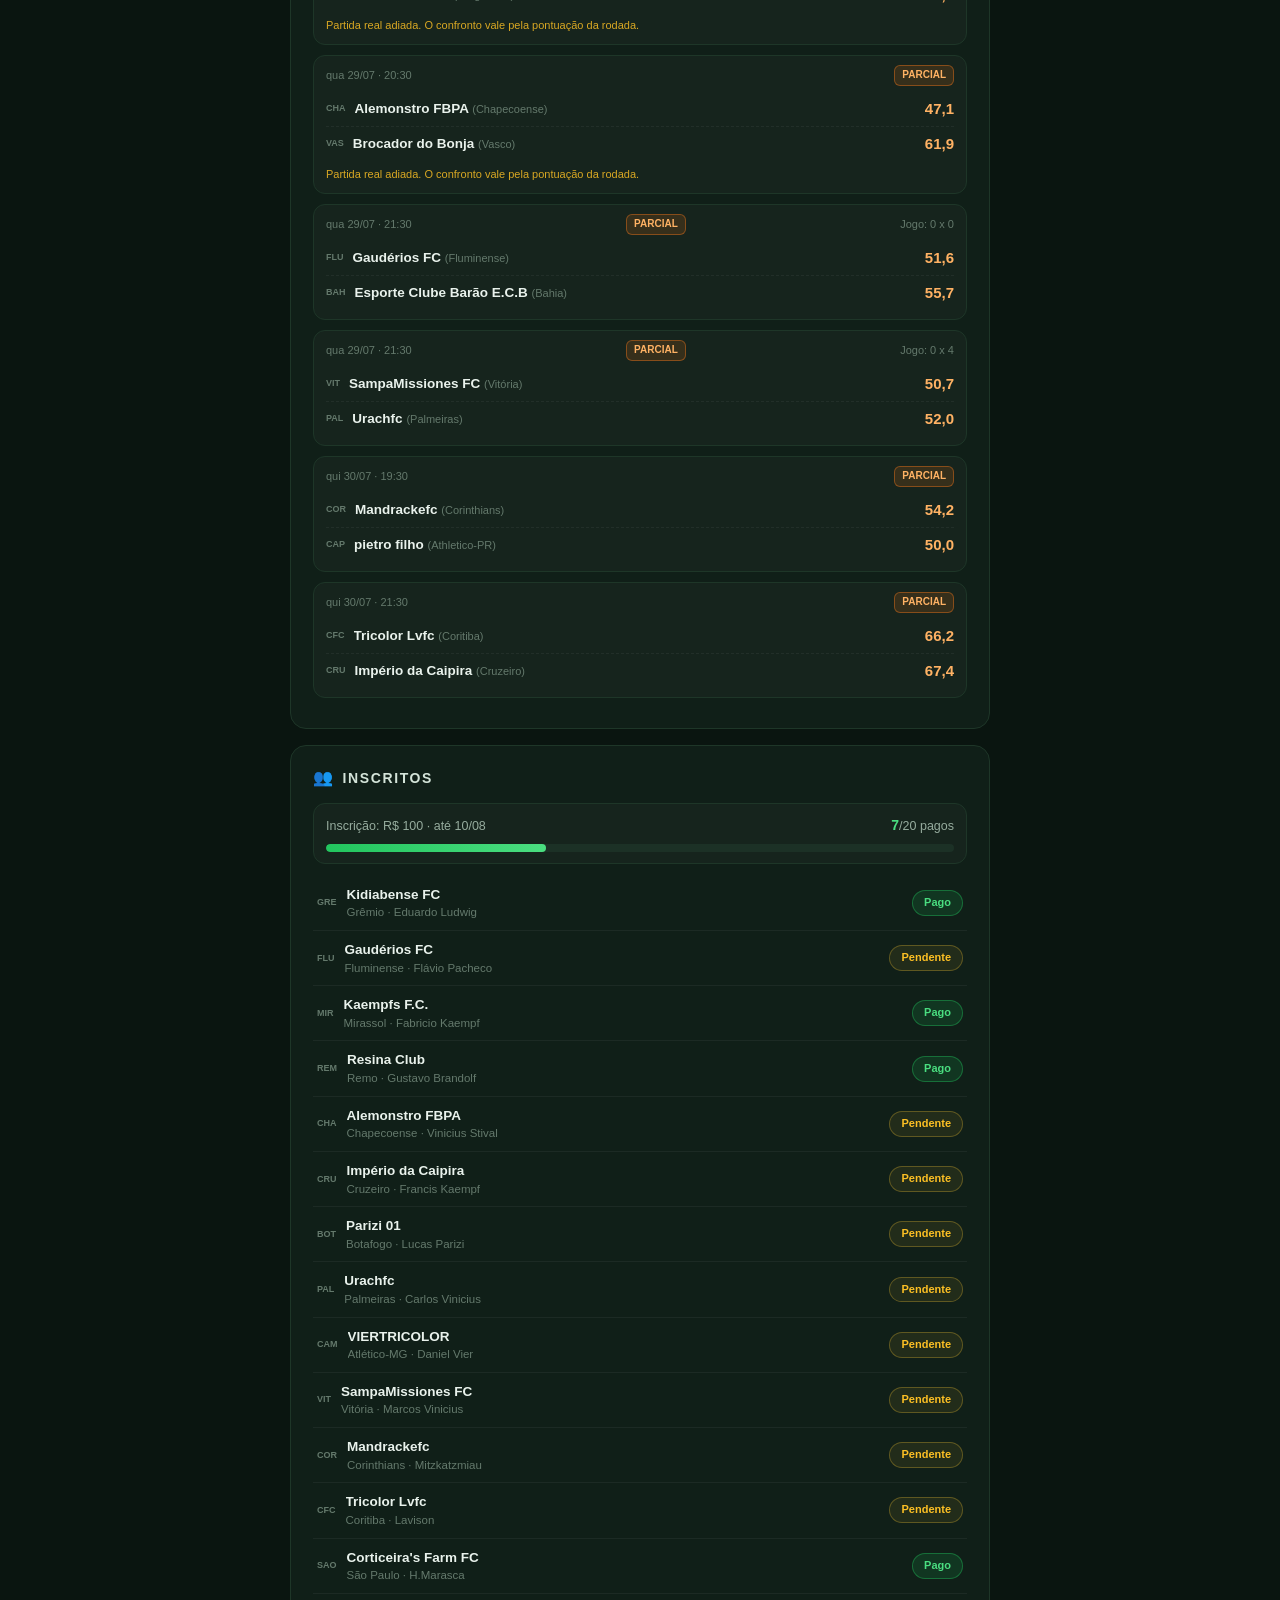
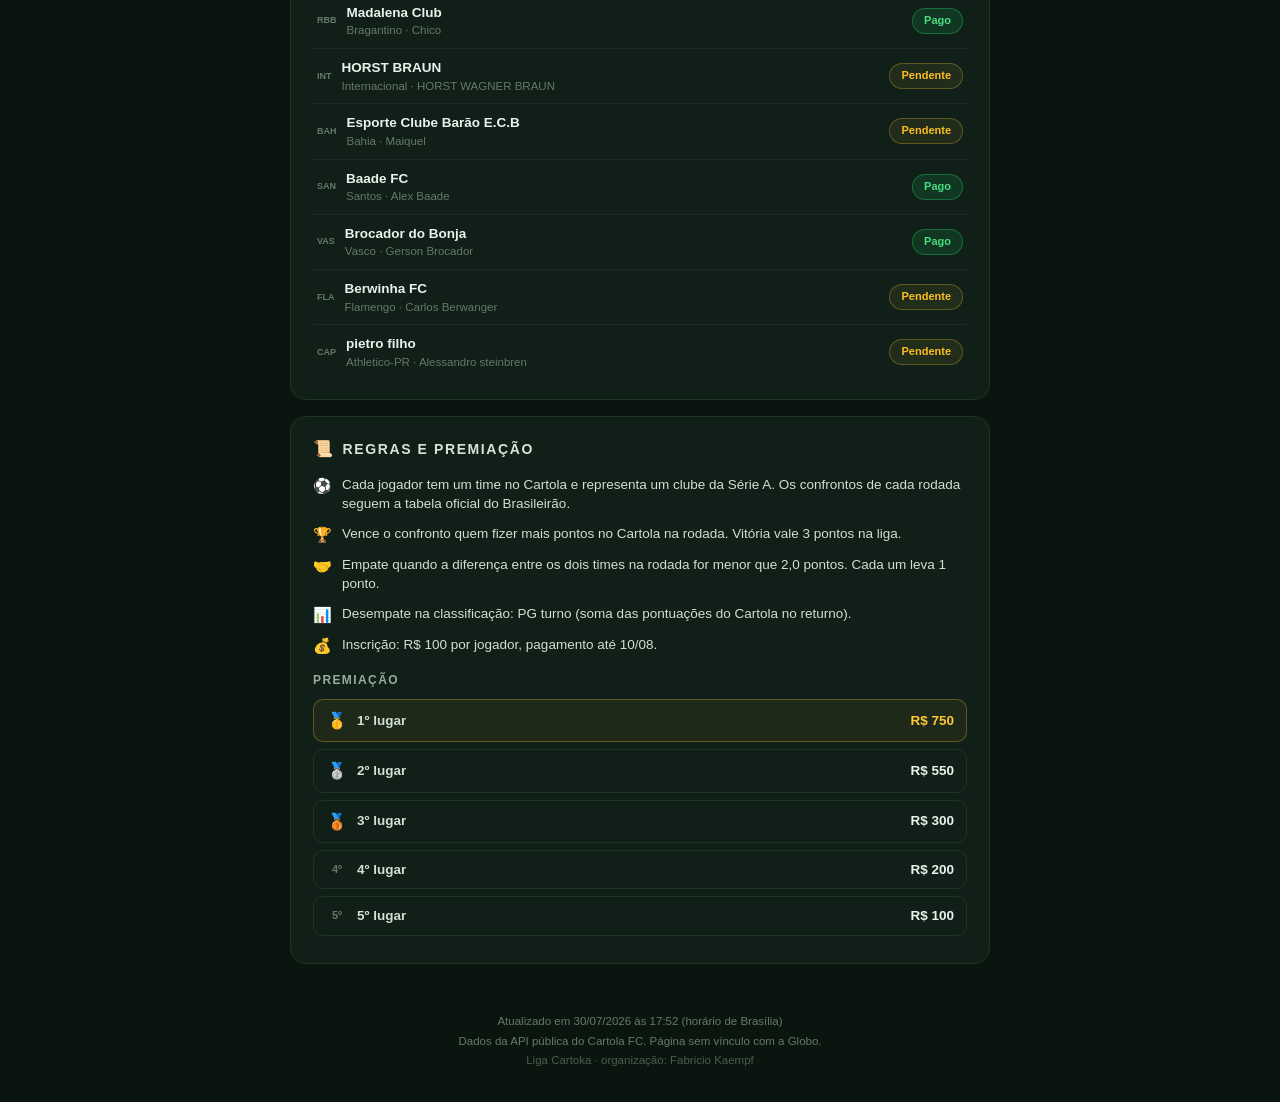
==== commit 6221596f: "Classificacao ao vivo projetada com as parciais e setas de sobe e desce Co-Authored-By: Claude Fable" ====
--- a/docs/index.html
+++ b/docs/index.html
@@ -15,7 +15,7 @@
   <meta property="og:image:height" content="630">
   <meta name="twitter:card" content="summary_large_image">
   <link rel="icon" href="data:image/svg+xml,%3Csvg%20xmlns='http://www.w3.org/2000/svg'%20viewBox='0%200%20100%20100'%3E%3Ctext%20y='0.9em'%20font-size='90'%3E%F0%9F%8F%86%3C/text%3E%3C/svg%3E">
-  <link rel="stylesheet" href="styles.css?v=5">
+  <link rel="stylesheet" href="styles.css?v=6">
 </head>
 <body>
   <header class="hero">
@@ -44,6 +44,10 @@
 
     <section id="secao-classificacao" class="cartao" hidden>
       <h2><span class="h2-icone" aria-hidden="true">📊</span>Classificação</h2>
+      <div id="alterna-classificacao" class="alterna-classificacao" hidden>
+        <button id="botao-tabela-parcial" type="button"><span class="ponto-vivo" aria-hidden="true"></span>Ao vivo</button>
+        <button id="botao-tabela-oficial" type="button">Oficial</button>
+      </div>
       <div class="tabela-envelope">
         <table id="tabela-classificacao" aria-label="Classificação da liga">
           <thead>
@@ -61,6 +65,7 @@
           <tbody></tbody>
         </table>
       </div>
+      <p id="nota-classificacao-parcial" class="nota-parcial-tabela" hidden></p>
       <div id="legenda-zonas" class="legenda-zonas"></div>
     </section>
 
@@ -113,6 +118,6 @@
     <p class="rodape-credito">Liga Cartoka · organização: Fabricio Kaempf</p>
   </footer>
 
-  <script src="app.js?v=7" defer></script>
+  <script src="app.js?v=8" defer></script>
 </body>
 </html>
--- a/docs/styles.css
+++ b/docs/styles.css
@@ -219,6 +219,54 @@
 
 /* Classificação */
 
+.alterna-classificacao {
+  display: flex;
+  gap: 8px;
+  margin: -4px 0 12px;
+}
+
+.alterna-classificacao button {
+  display: inline-flex;
+  align-items: center;
+  gap: 6px;
+  border-radius: 999px;
+  border: 1px solid var(--borda);
+  background: transparent;
+  color: var(--texto-suave);
+  font-size: 12px;
+  font-weight: 700;
+  padding: 6px 14px;
+  cursor: pointer;
+}
+
+.alterna-classificacao button.ativo {
+  color: var(--laranja-claro);
+  background: rgba(255, 122, 26, 0.12);
+  border-color: rgba(255, 122, 26, 0.4);
+}
+
+.delta {
+  flex: 0 0 auto;
+  font-size: 10px;
+  font-weight: 800;
+}
+
+.delta-sobe {
+  color: var(--verde-claro);
+}
+
+.delta-desce {
+  color: var(--vermelho-claro);
+}
+
+.nota-parcial-tabela {
+  margin: 10px 4px 0;
+  text-align: center;
+  font-size: 11.5px;
+  color: var(--laranja-claro);
+  opacity: 0.85;
+}
+
 .tabela-envelope {
   overflow-x: auto;
 }
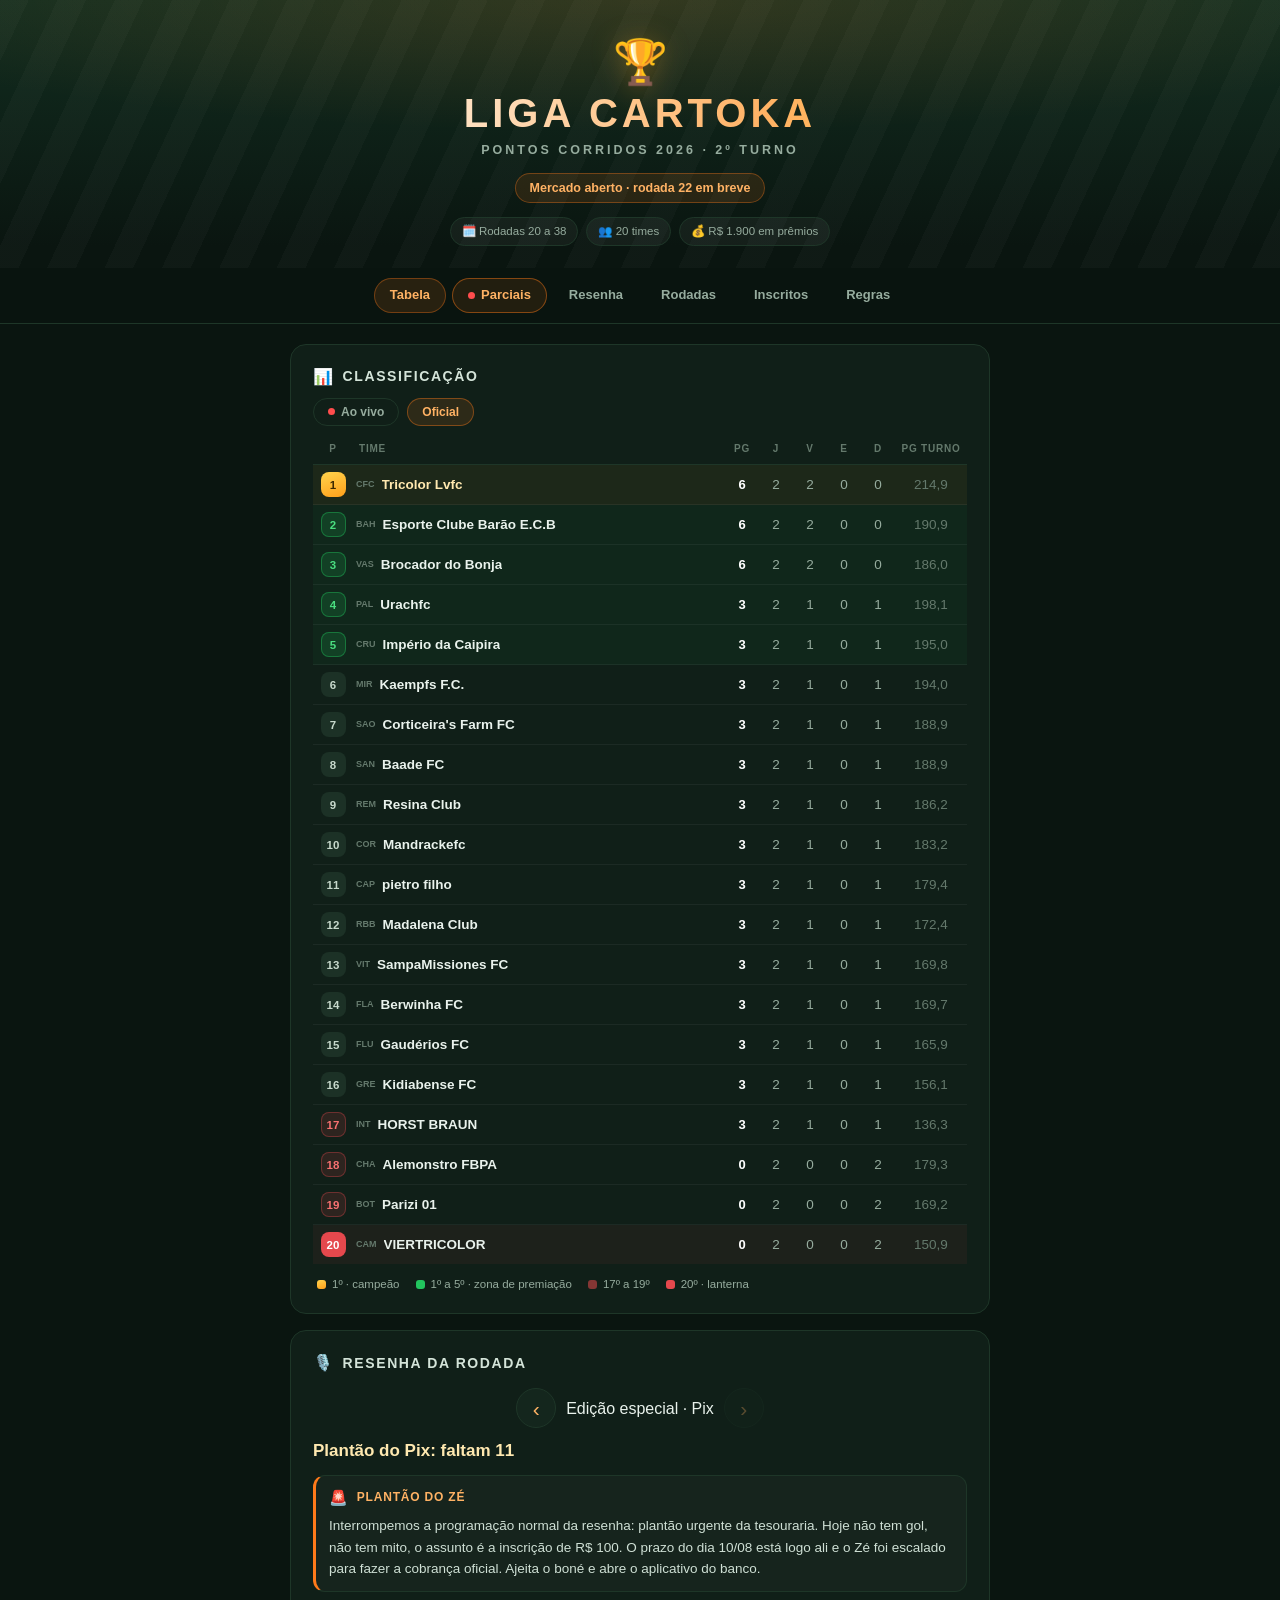
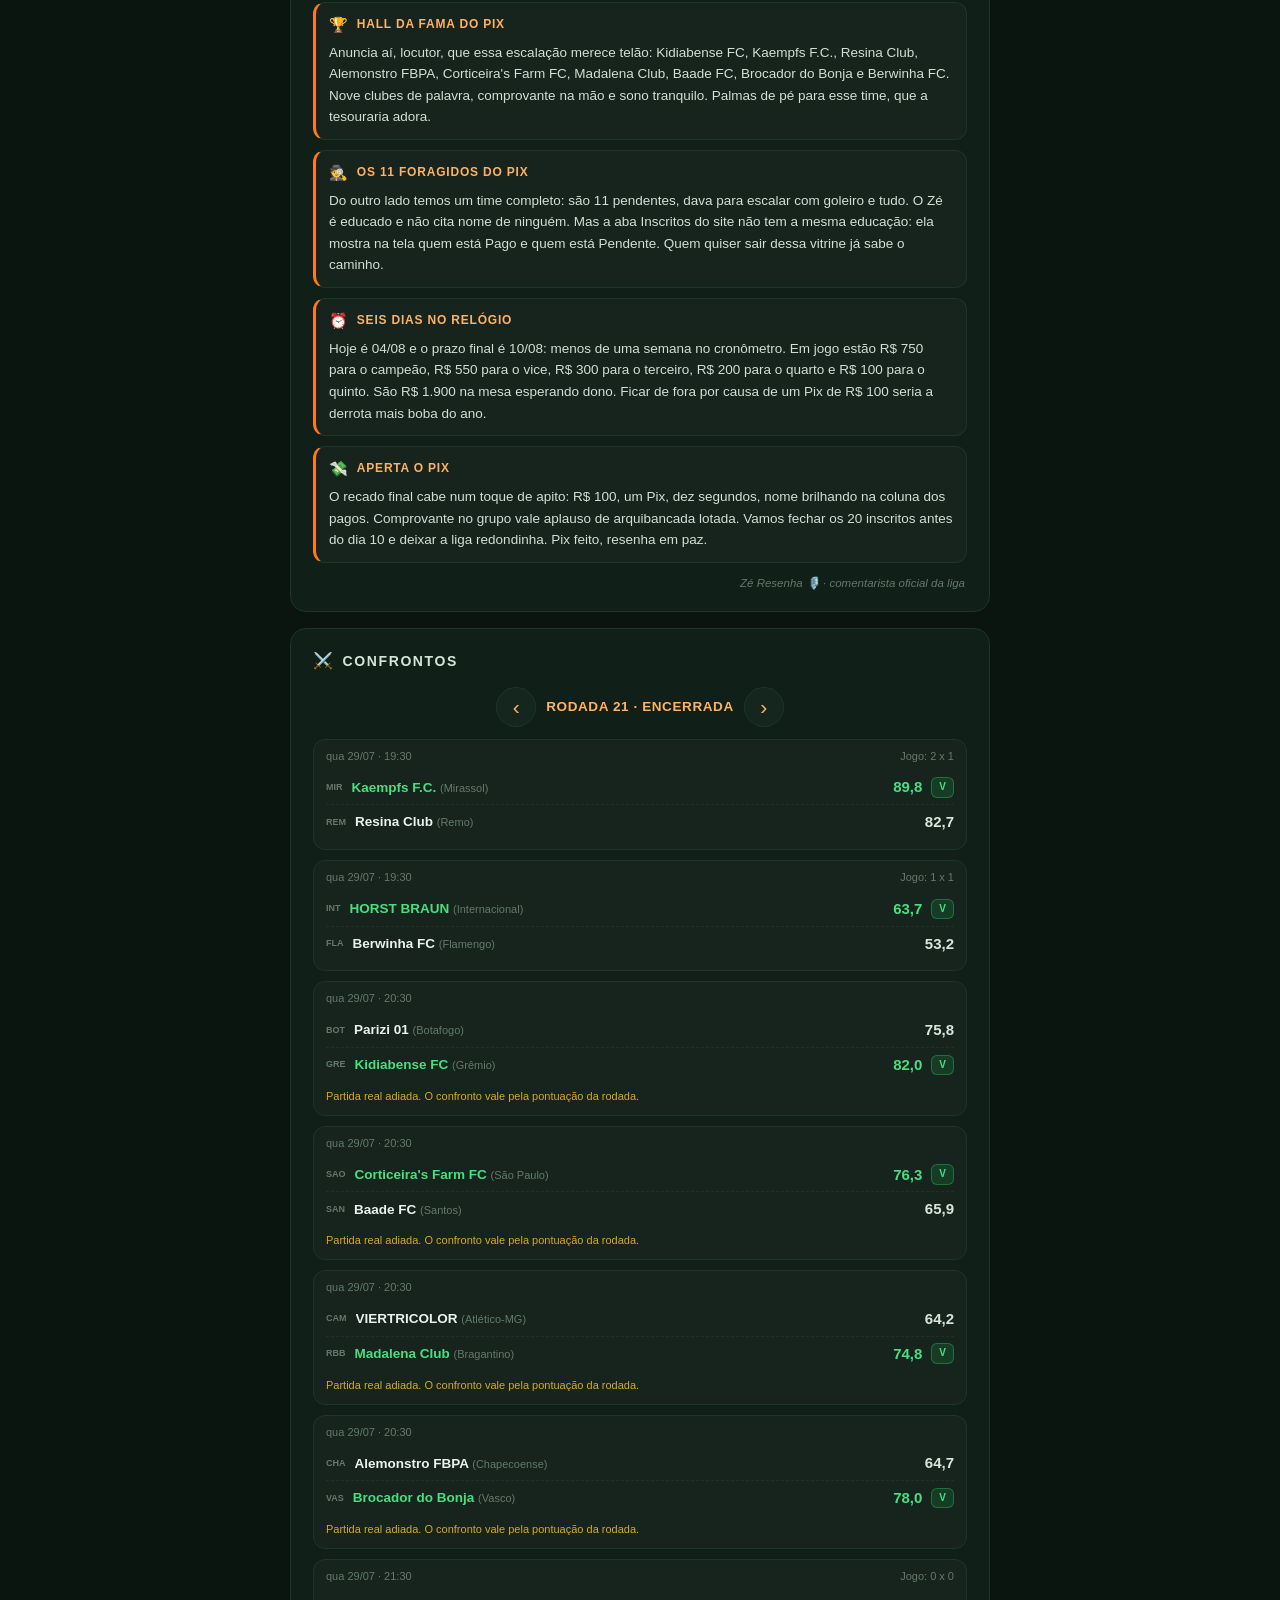
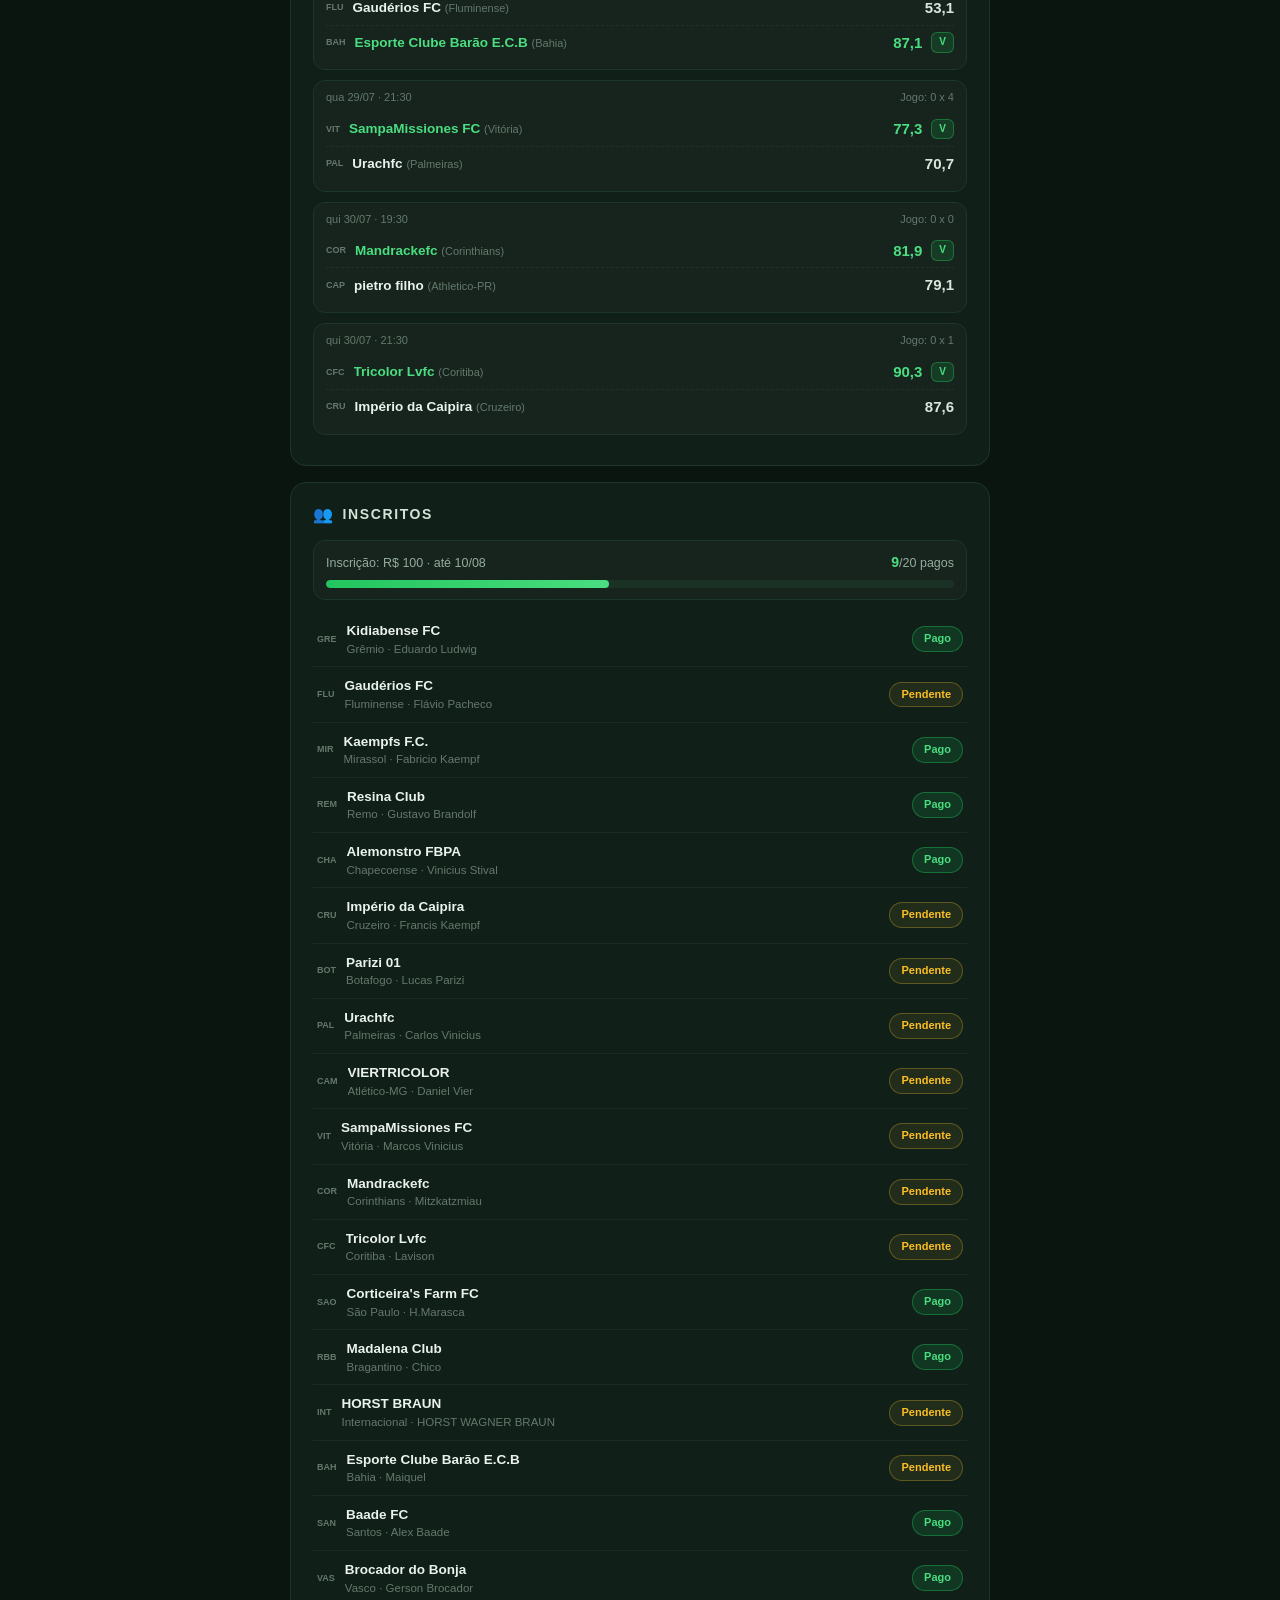
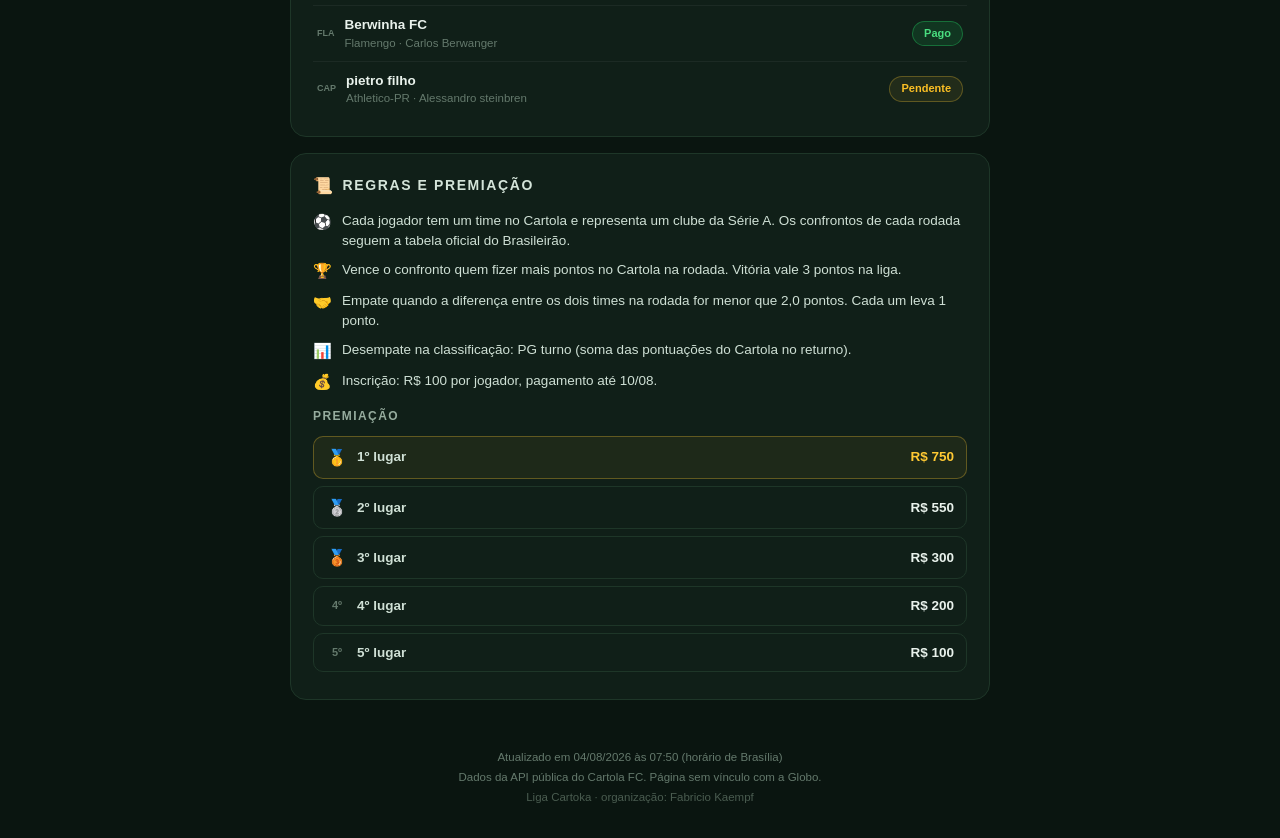
==== commit 4ce6a3fc: "Resenha especial do Ze sobre os pagamentos e rotulos proprios para edicoes especiais Co-Authored-By:" ====
--- a/docs/index.html
+++ b/docs/index.html
@@ -118,6 +118,6 @@
     <p class="rodape-credito">Liga Cartoka · organização: Fabricio Kaempf</p>
   </footer>
 
-  <script src="app.js?v=8" defer></script>
+  <script src="app.js?v=9" defer></script>
 </body>
 </html>
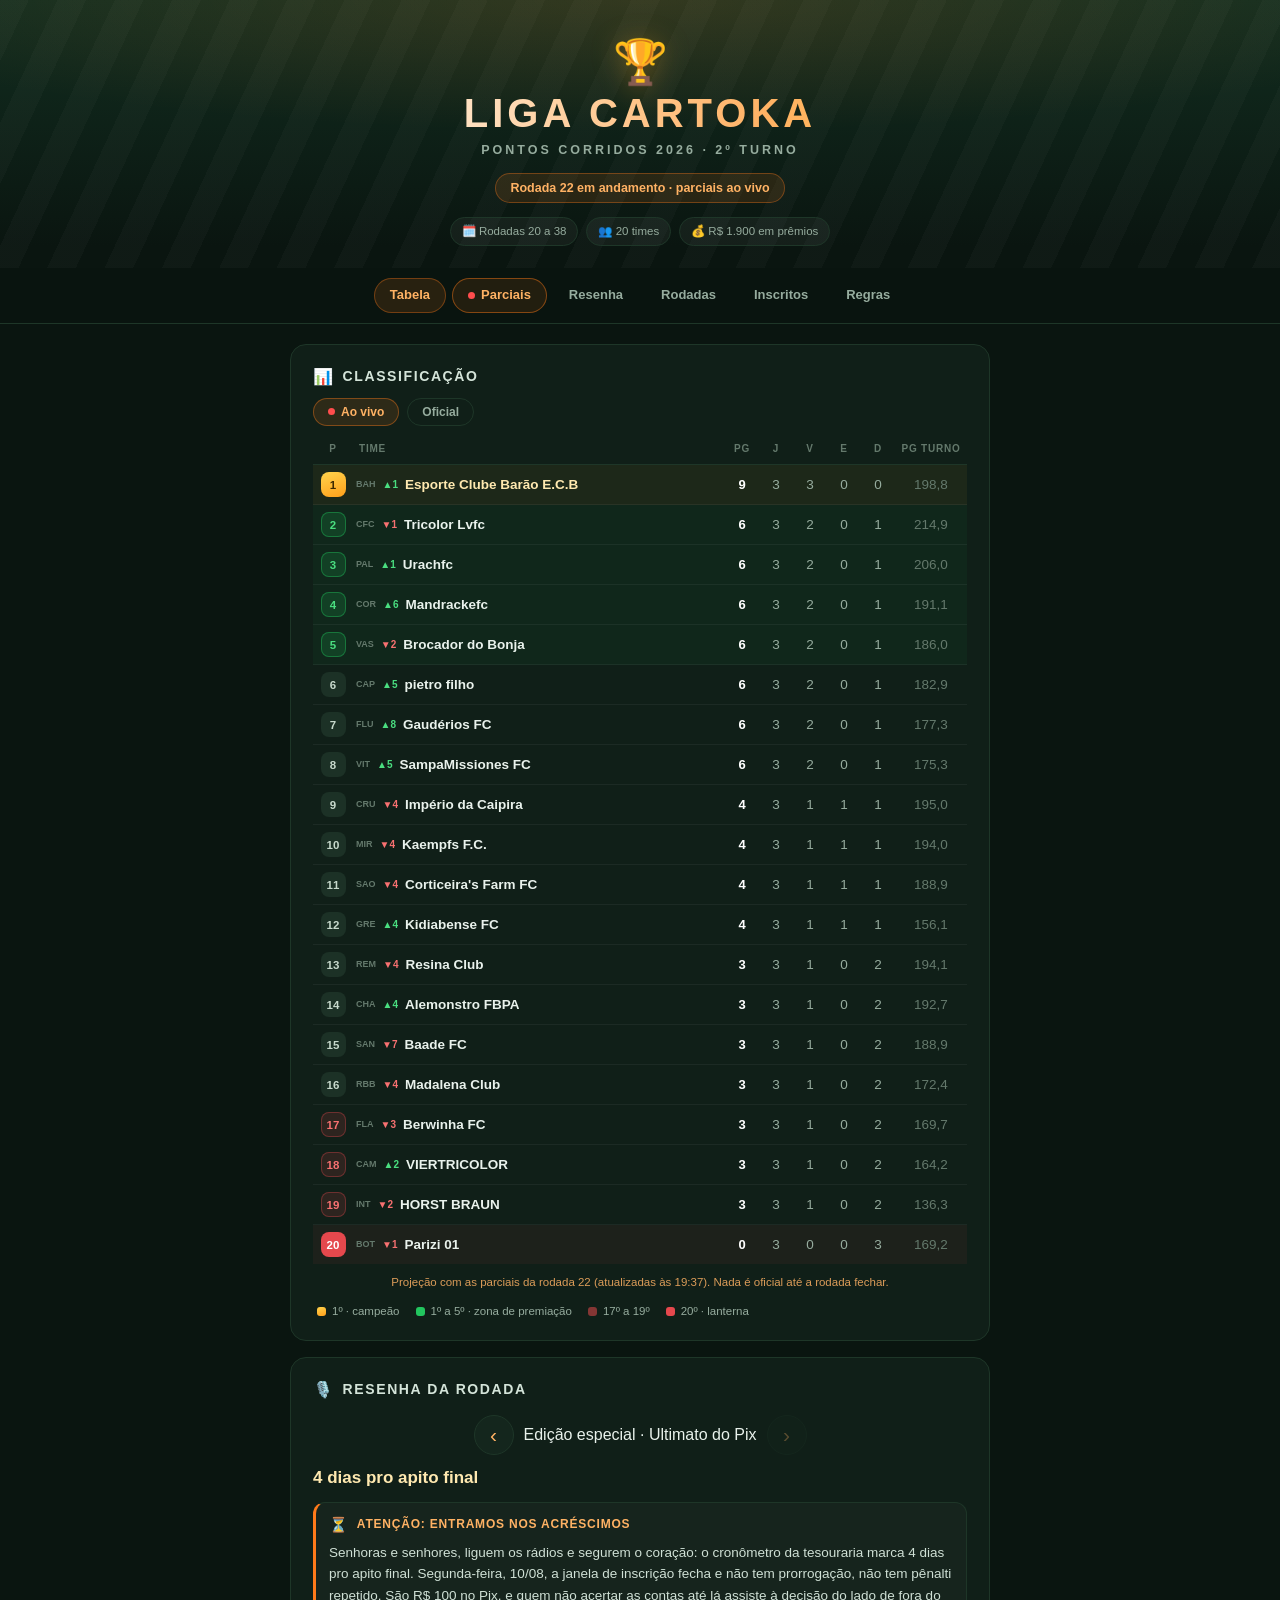
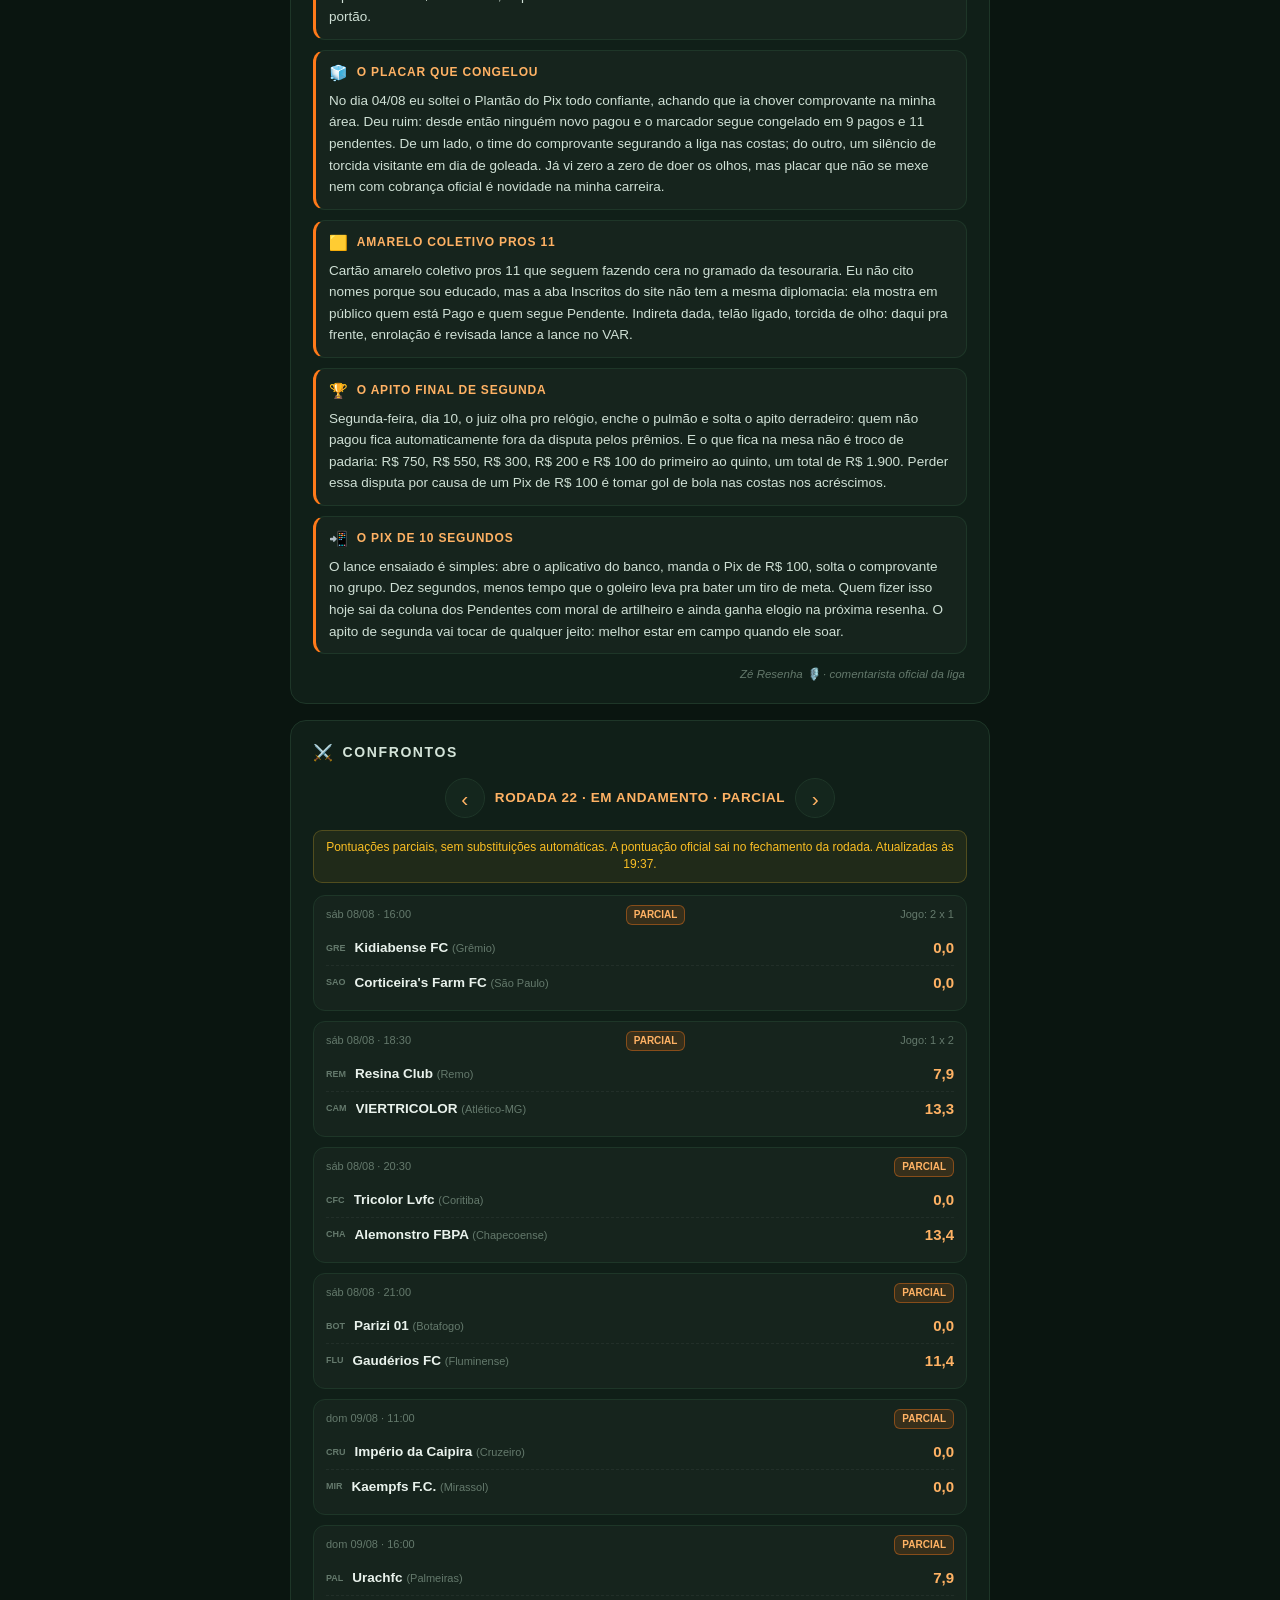
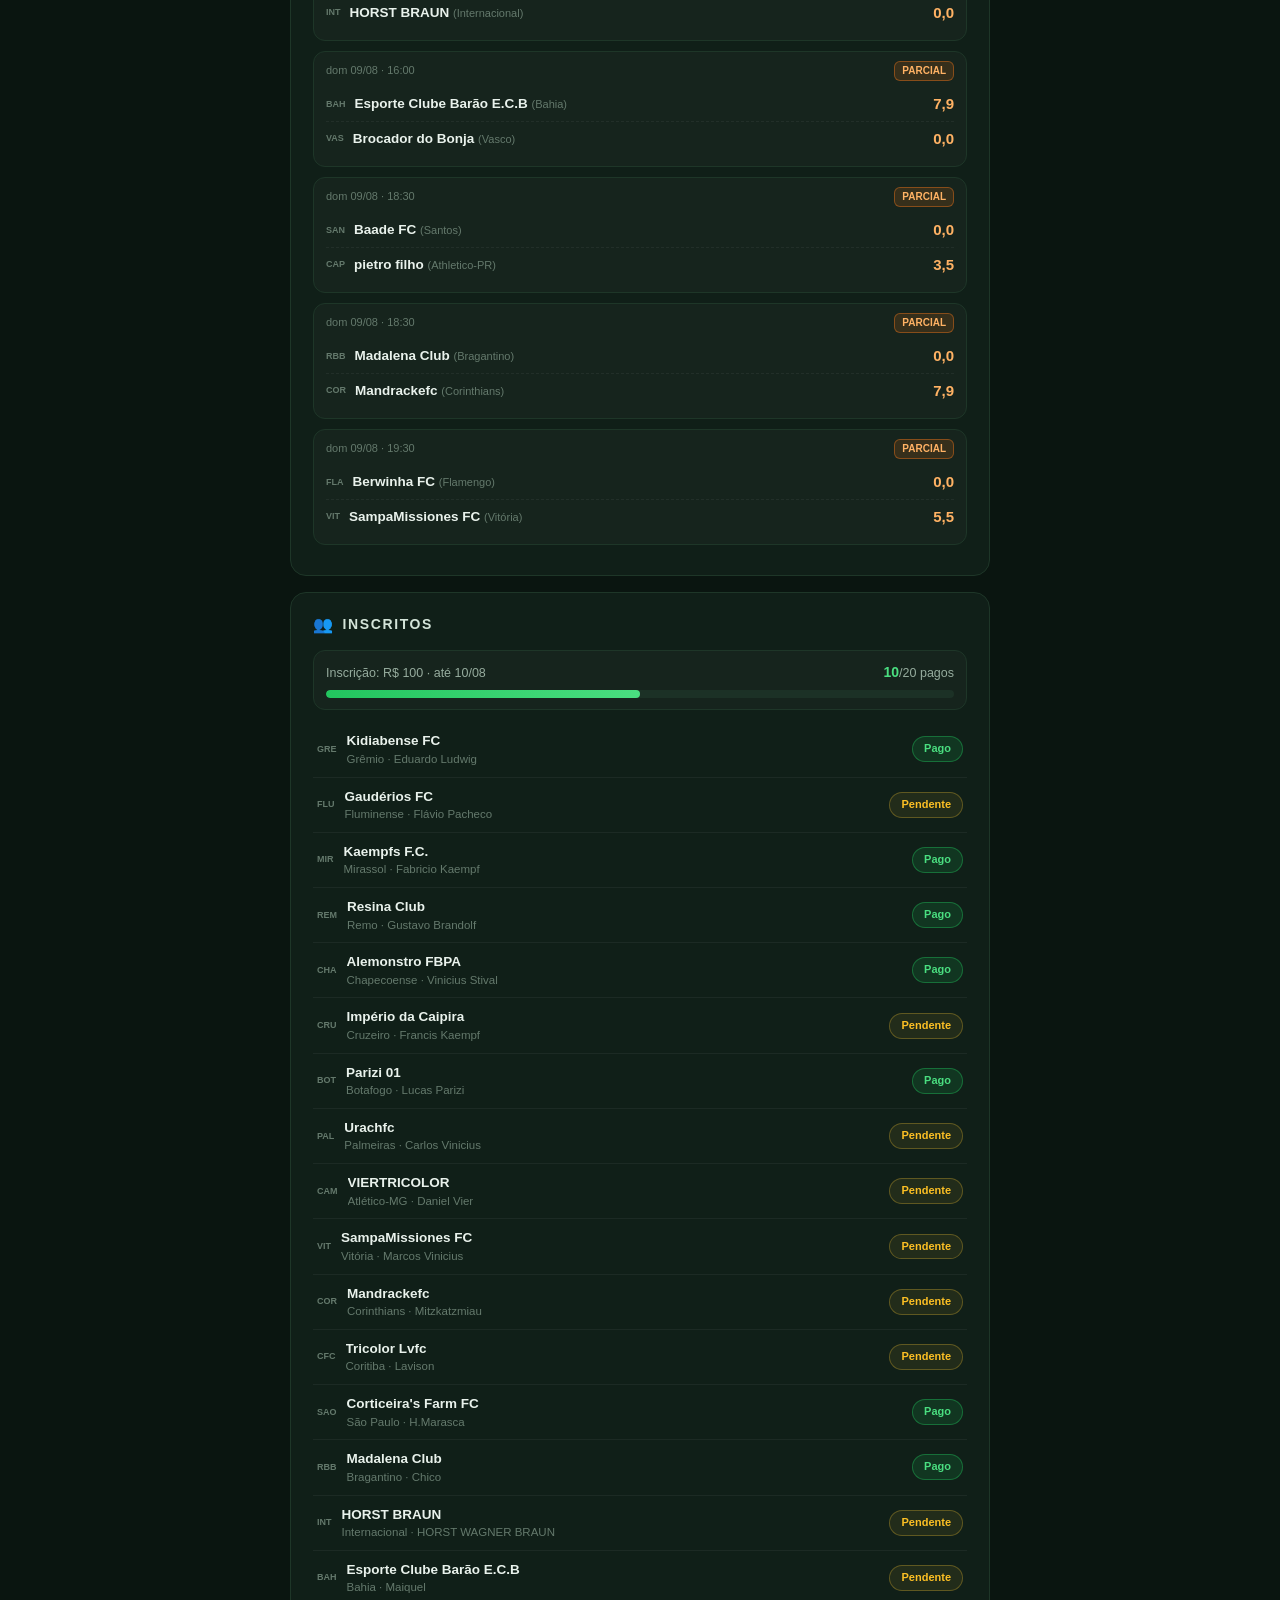
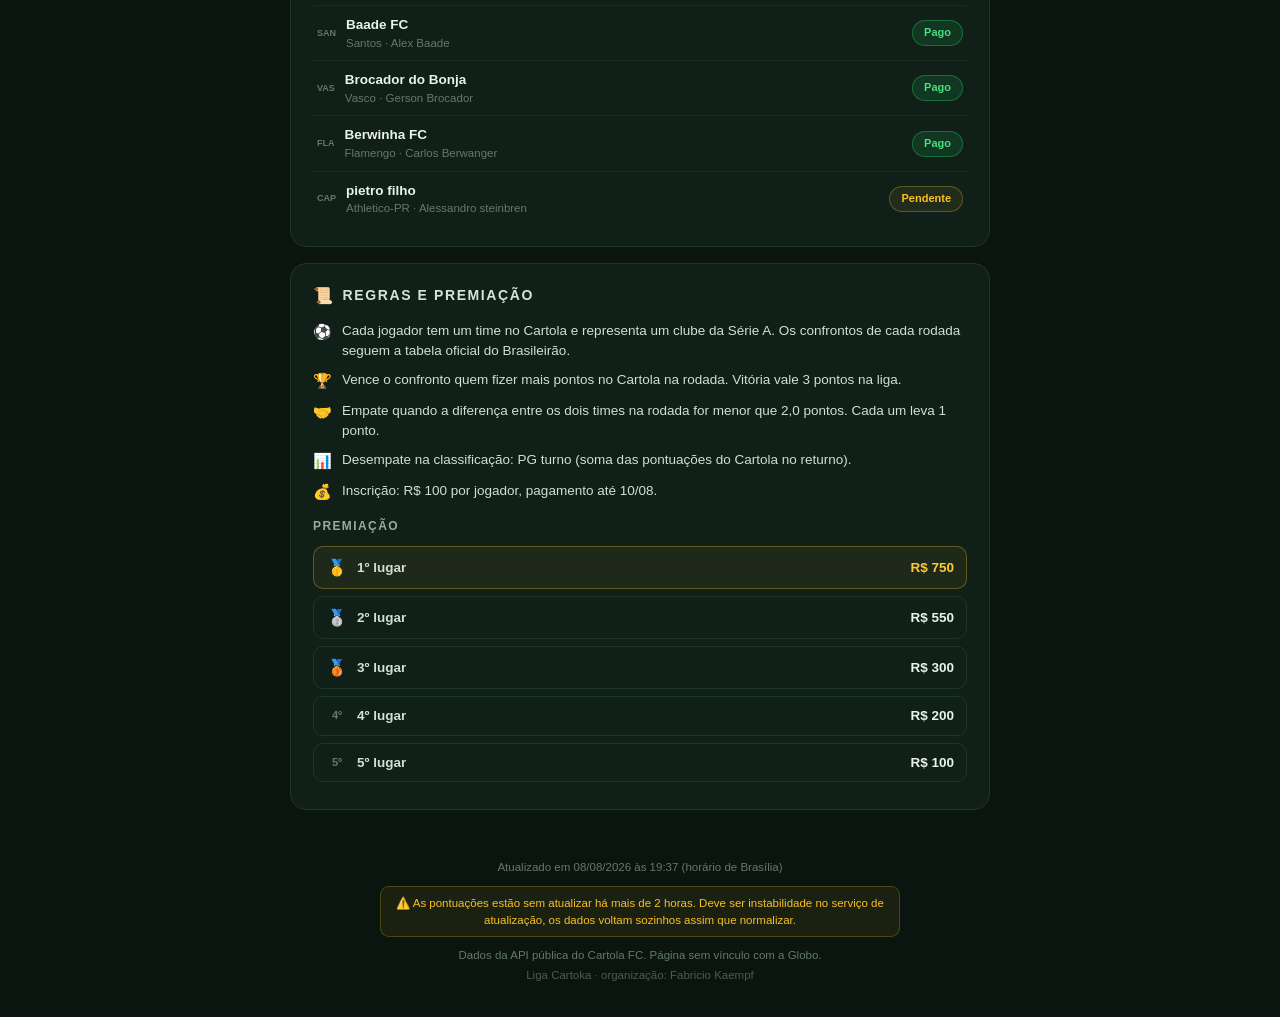
==== commit c557cfc8: "Ze ao vivo: selo de cobertura em andamento e alerta de dados congelados Co-Authored-By: Claude Fable" ====
--- a/docs/index.html
+++ b/docs/index.html
@@ -15,7 +15,7 @@
   <meta property="og:image:height" content="630">
   <meta name="twitter:card" content="summary_large_image">
   <link rel="icon" href="data:image/svg+xml,%3Csvg%20xmlns='http://www.w3.org/2000/svg'%20viewBox='0%200%20100%20100'%3E%3Ctext%20y='0.9em'%20font-size='90'%3E%F0%9F%8F%86%3C/text%3E%3C/svg%3E">
-  <link rel="stylesheet" href="styles.css?v=6">
+  <link rel="stylesheet" href="styles.css?v=7">
 </head>
 <body>
   <header class="hero">
@@ -118,6 +118,6 @@
     <p class="rodape-credito">Liga Cartoka · organização: Fabricio Kaempf</p>
   </footer>
 
-  <script src="app.js?v=9" defer></script>
+  <script src="app.js?v=10" defer></script>
 </body>
 </html>
--- a/docs/styles.css
+++ b/docs/styles.css
@@ -470,6 +470,22 @@
 
 /* Resenha da rodada */
 
+.chip-ao-vivo {
+  display: inline-flex;
+  align-items: center;
+  gap: 5px;
+  margin-left: 8px;
+  padding: 3px 9px;
+  border-radius: 999px;
+  font-size: 10px;
+  font-weight: 800;
+  letter-spacing: 0.5px;
+  color: #ff8a8a;
+  background: rgba(229, 72, 77, 0.12);
+  border: 1px solid rgba(229, 72, 77, 0.4);
+  vertical-align: middle;
+}
+
 .resenha-titulo {
   margin: 2px 0 12px;
   font-size: 17px;
@@ -904,6 +920,17 @@
   color: #4a5c50;
 }
 
+.rodape-alerta {
+  max-width: 520px;
+  margin: 10px auto !important;
+  padding: 8px 12px;
+  border-radius: 9px;
+  font-size: 11.5px;
+  color: var(--amarelo-claro);
+  background: rgba(255, 201, 51, 0.07);
+  border: 1px solid rgba(255, 201, 51, 0.22);
+}
+
 @media (min-width: 600px) {
   body {
     font-size: 16px;
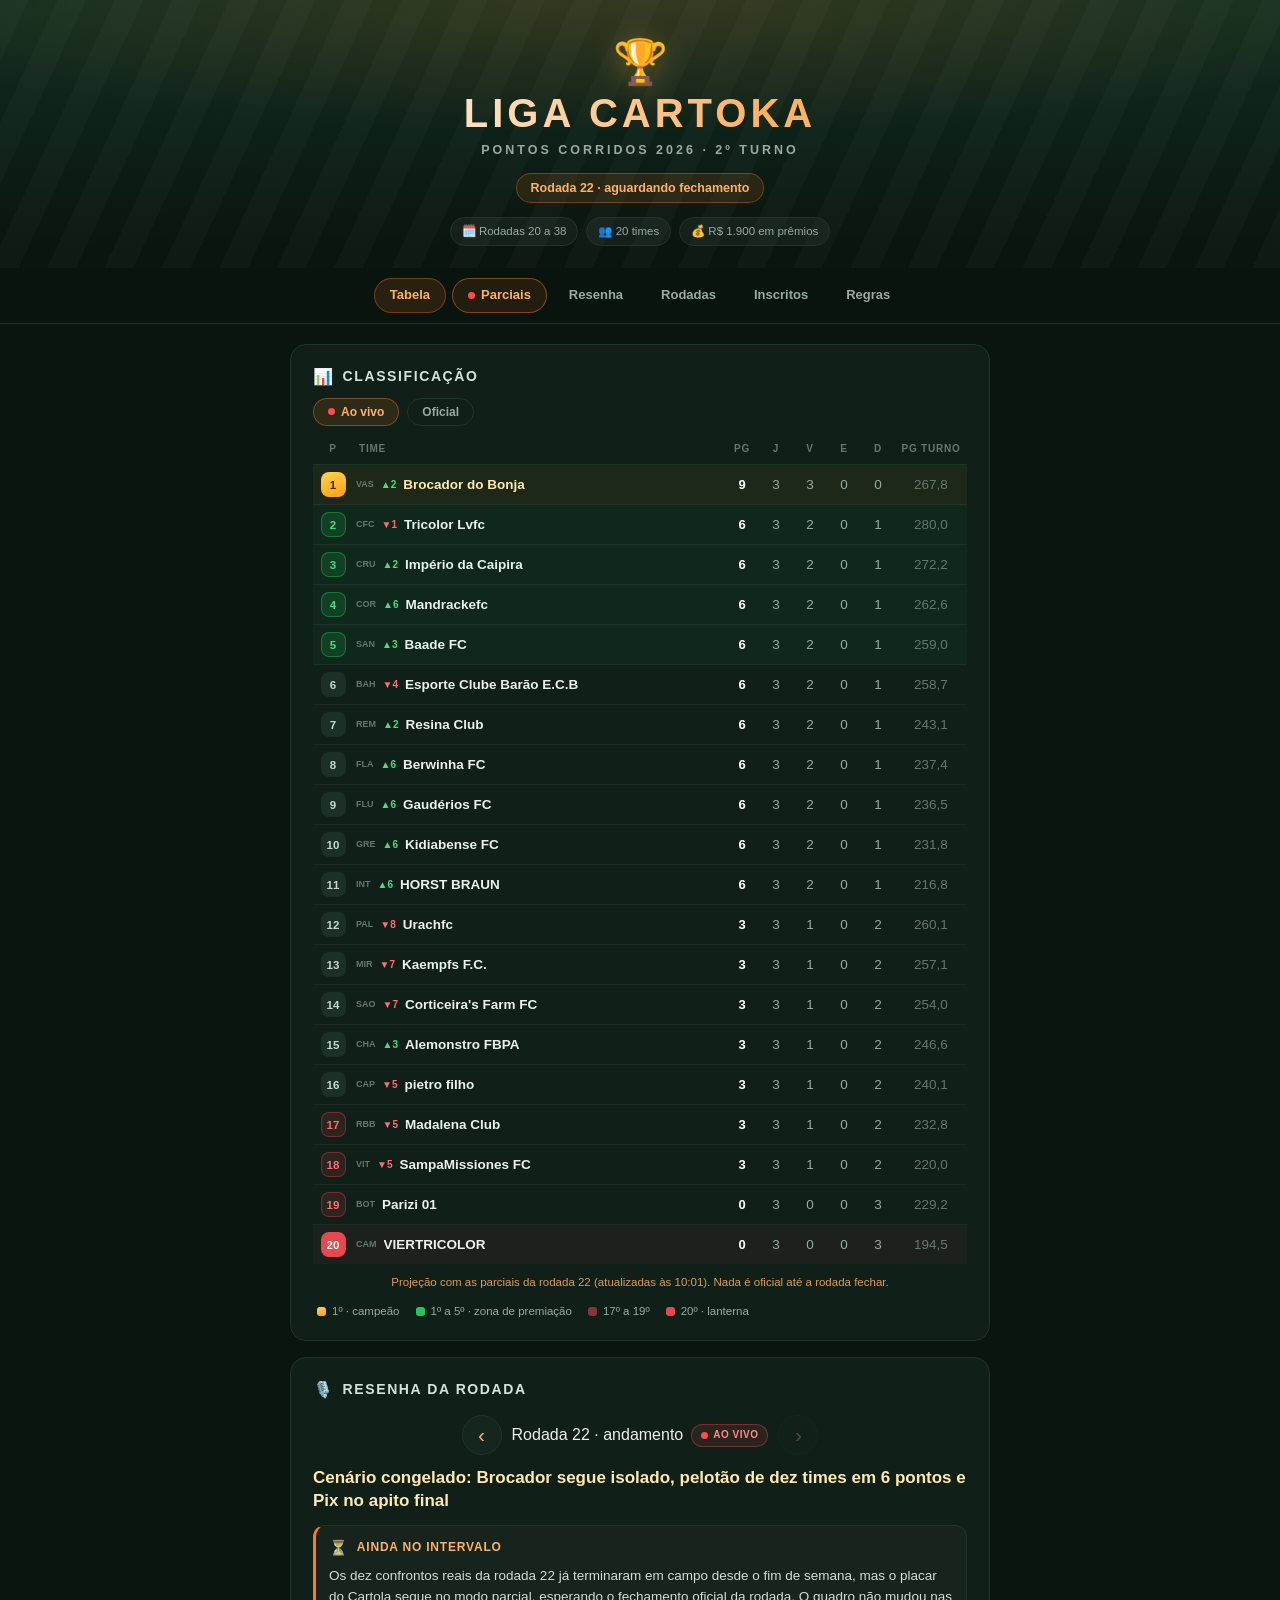
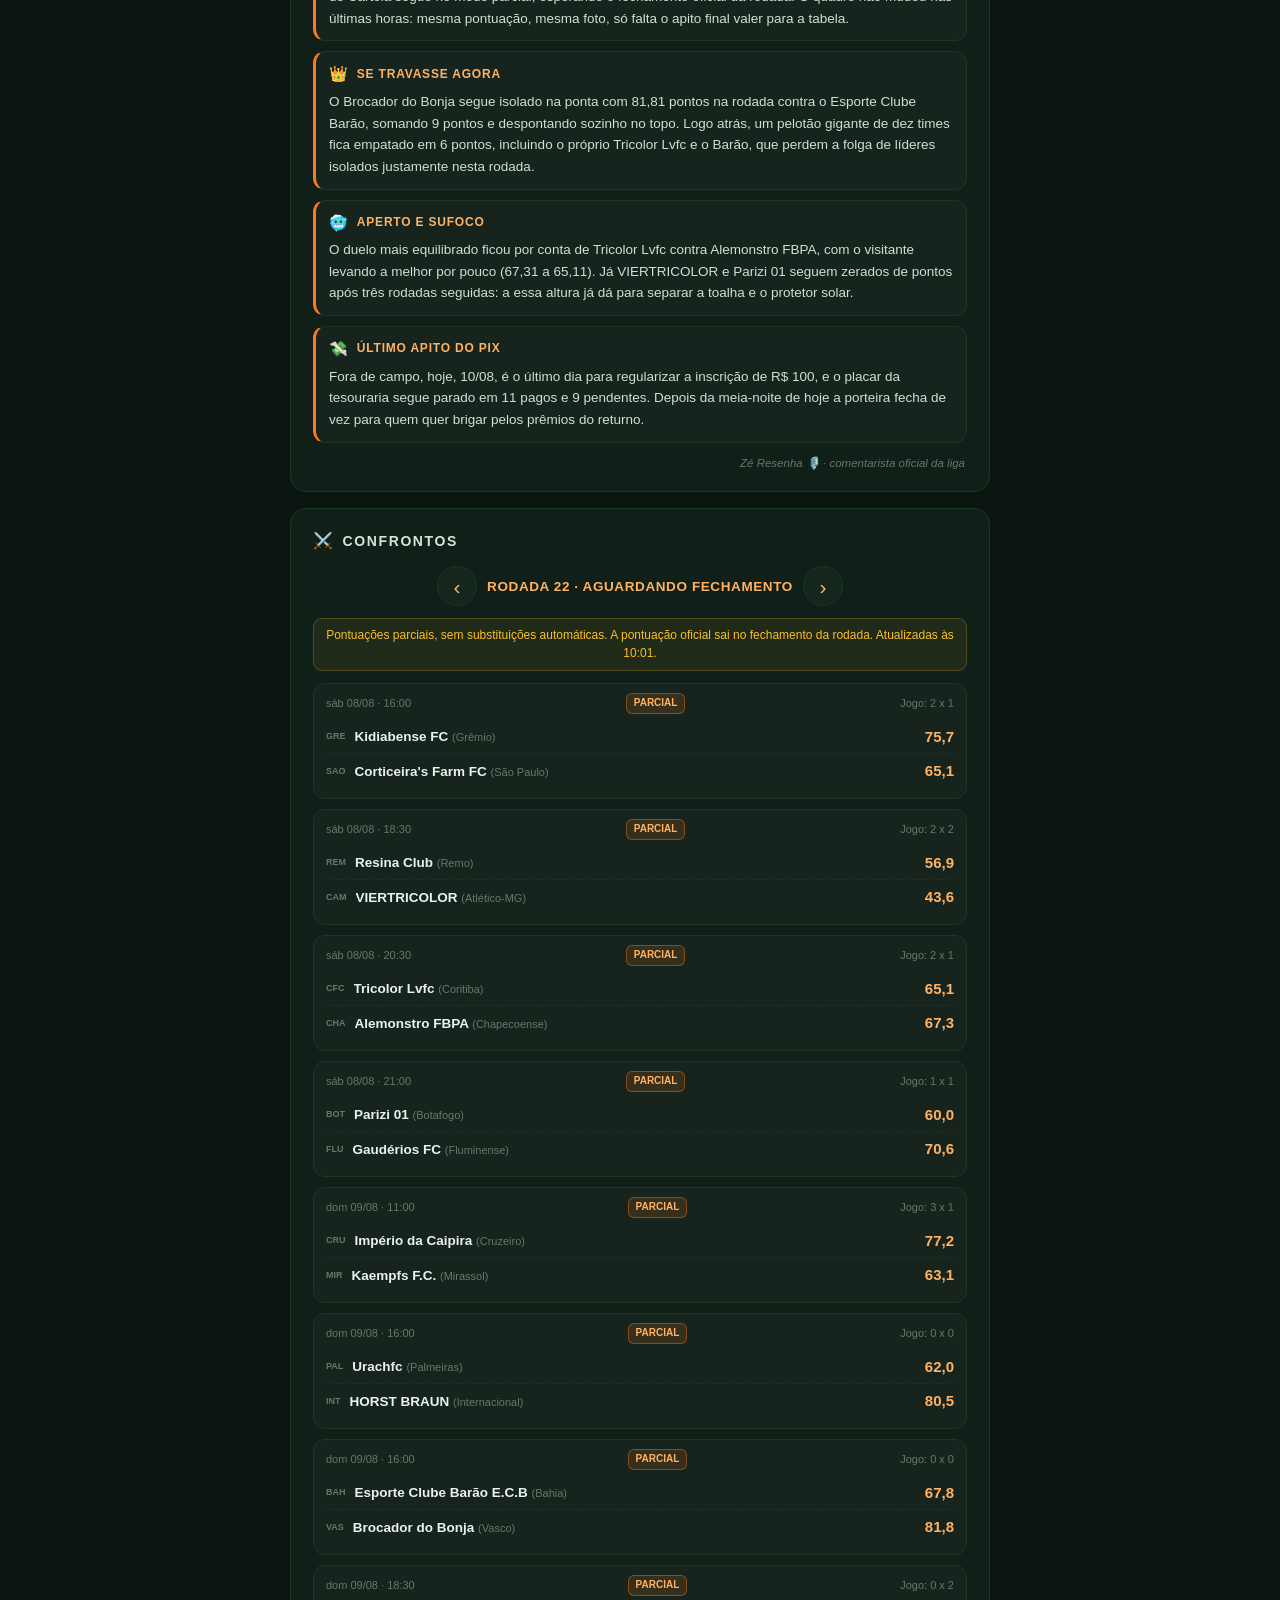
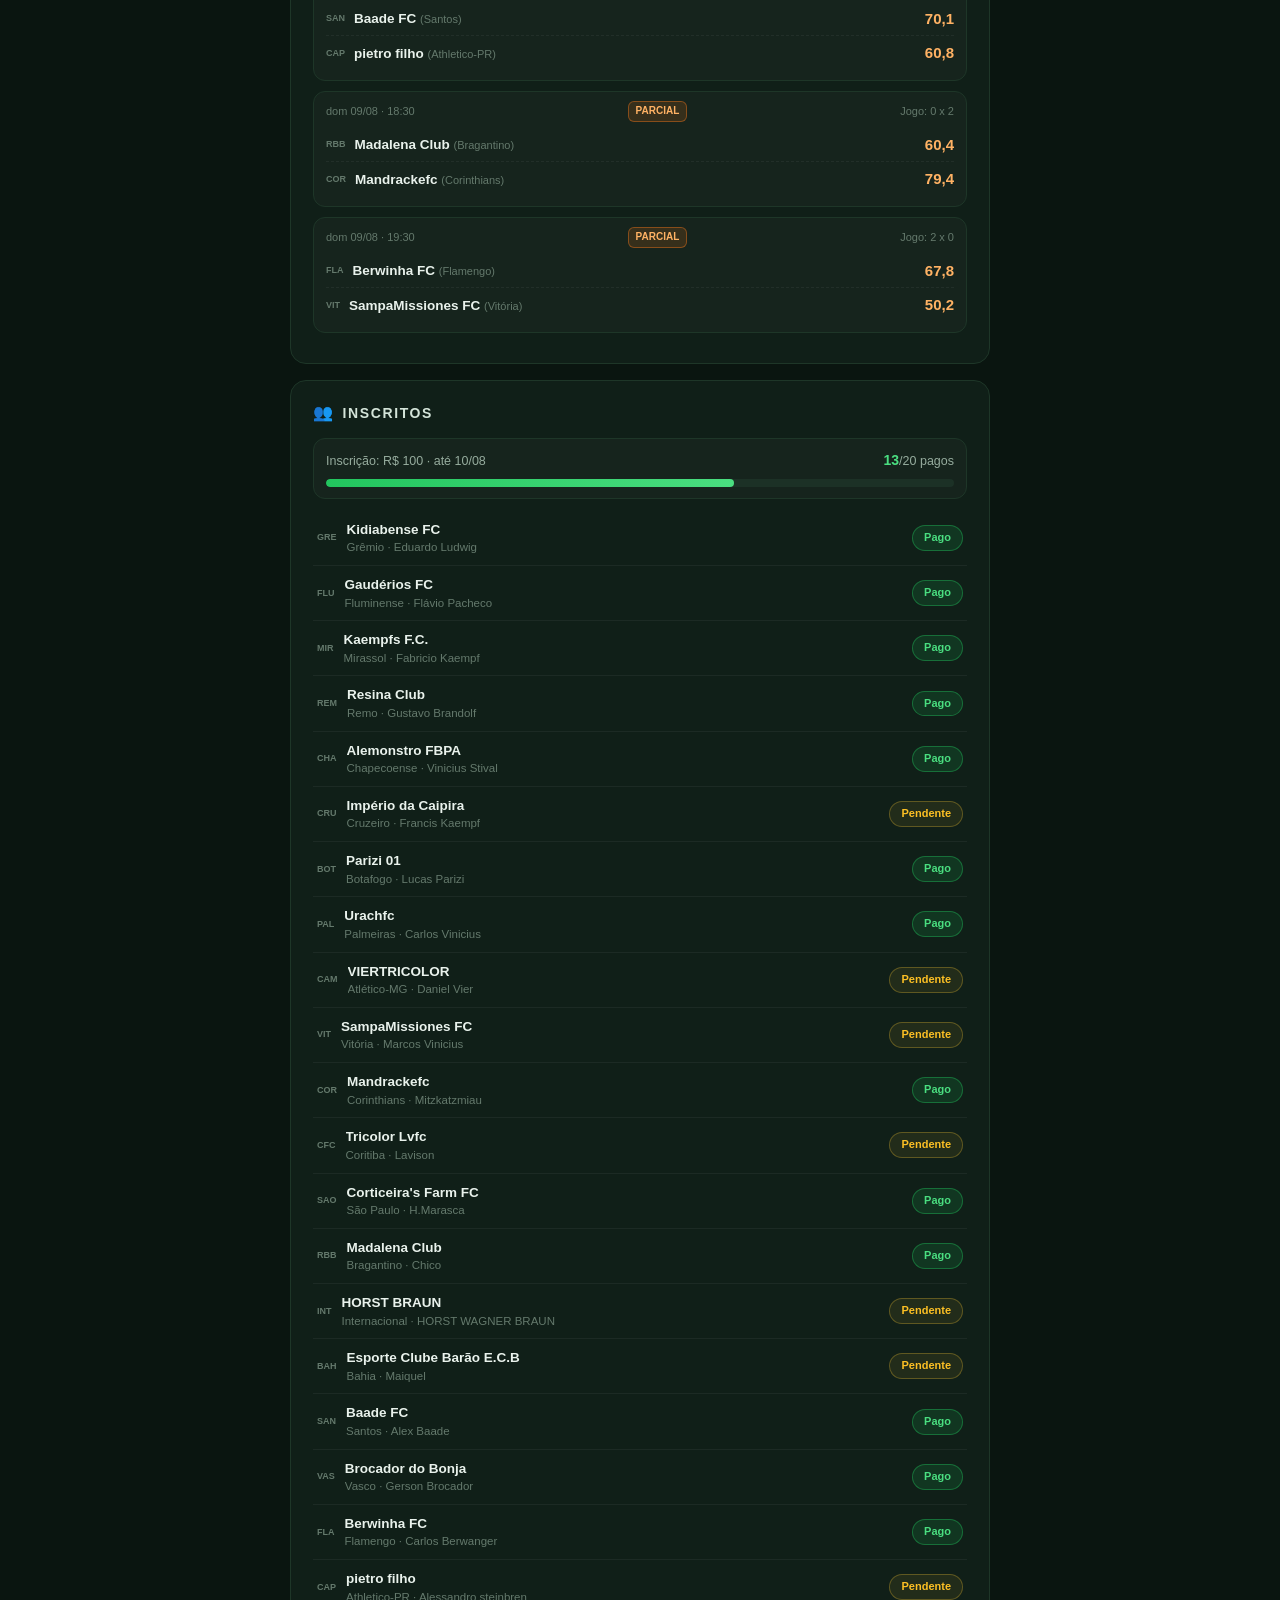
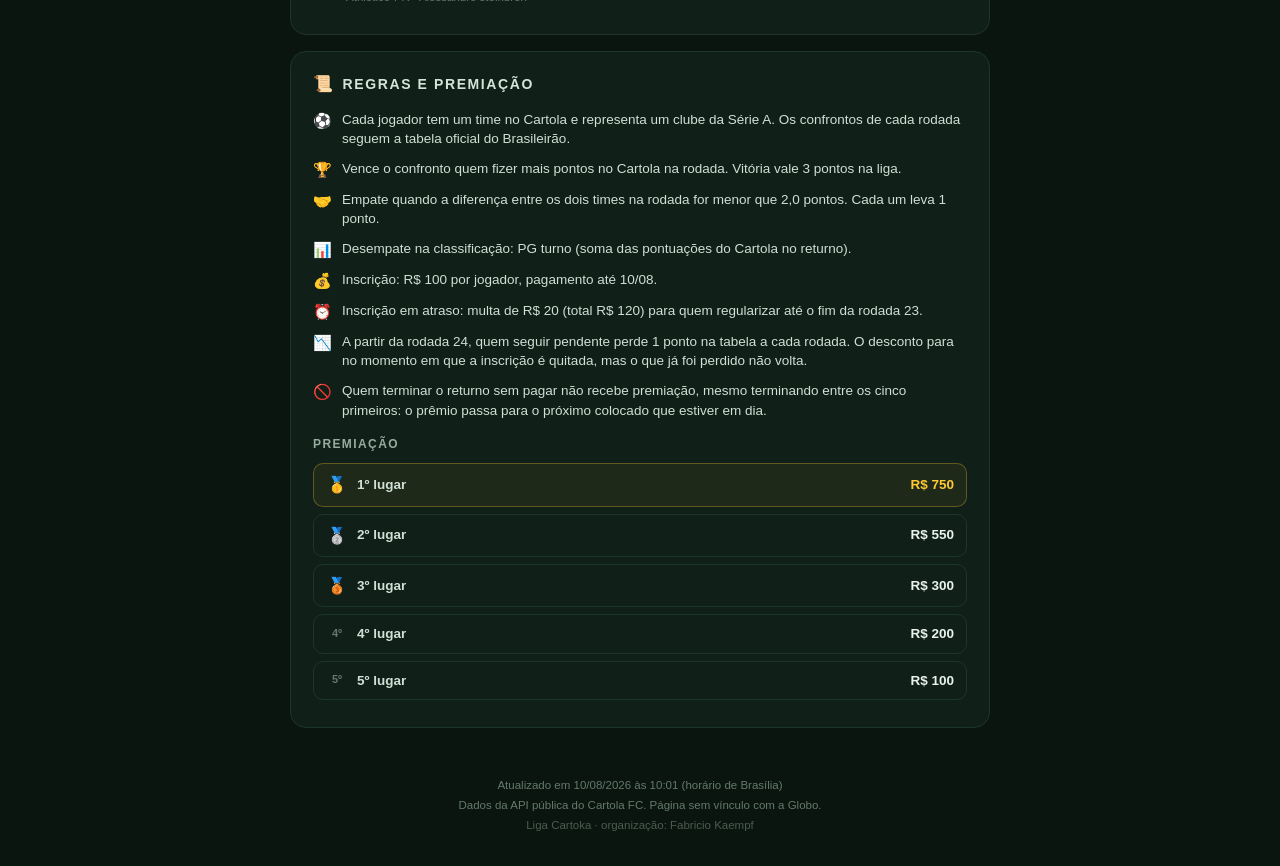
==== commit 2def9992: "Regras de inscricao em atraso: multa, desconto de pontos e perda de premiacao Pagamentos: Urachfc e " ====
--- a/docs/index.html
+++ b/docs/index.html
@@ -15,7 +15,7 @@
   <meta property="og:image:height" content="630">
   <meta name="twitter:card" content="summary_large_image">
   <link rel="icon" href="data:image/svg+xml,%3Csvg%20xmlns='http://www.w3.org/2000/svg'%20viewBox='0%200%20100%20100'%3E%3Ctext%20y='0.9em'%20font-size='90'%3E%F0%9F%8F%86%3C/text%3E%3C/svg%3E">
-  <link rel="stylesheet" href="styles.css?v=7">
+  <link rel="stylesheet" href="styles.css?v=8">
 </head>
 <body>
   <header class="hero">
@@ -118,6 +118,6 @@
     <p class="rodape-credito">Liga Cartoka · organização: Fabricio Kaempf</p>
   </footer>
 
-  <script src="app.js?v=10" defer></script>
+  <script src="app.js?v=11" defer></script>
 </body>
 </html>
--- a/docs/styles.css
+++ b/docs/styles.css
@@ -245,6 +245,18 @@
   border-color: rgba(255, 122, 26, 0.4);
 }
 
+.marca-penalidade {
+  flex: 0 0 auto;
+  font-size: 9.5px;
+  font-weight: 800;
+  line-height: 1.6;
+  color: var(--vermelho-claro);
+  background: rgba(229, 72, 77, 0.14);
+  border: 1px solid rgba(229, 72, 77, 0.4);
+  border-radius: 4px;
+  padding: 0 4px;
+}
+
 .delta {
   flex: 0 0 auto;
   font-size: 10px;
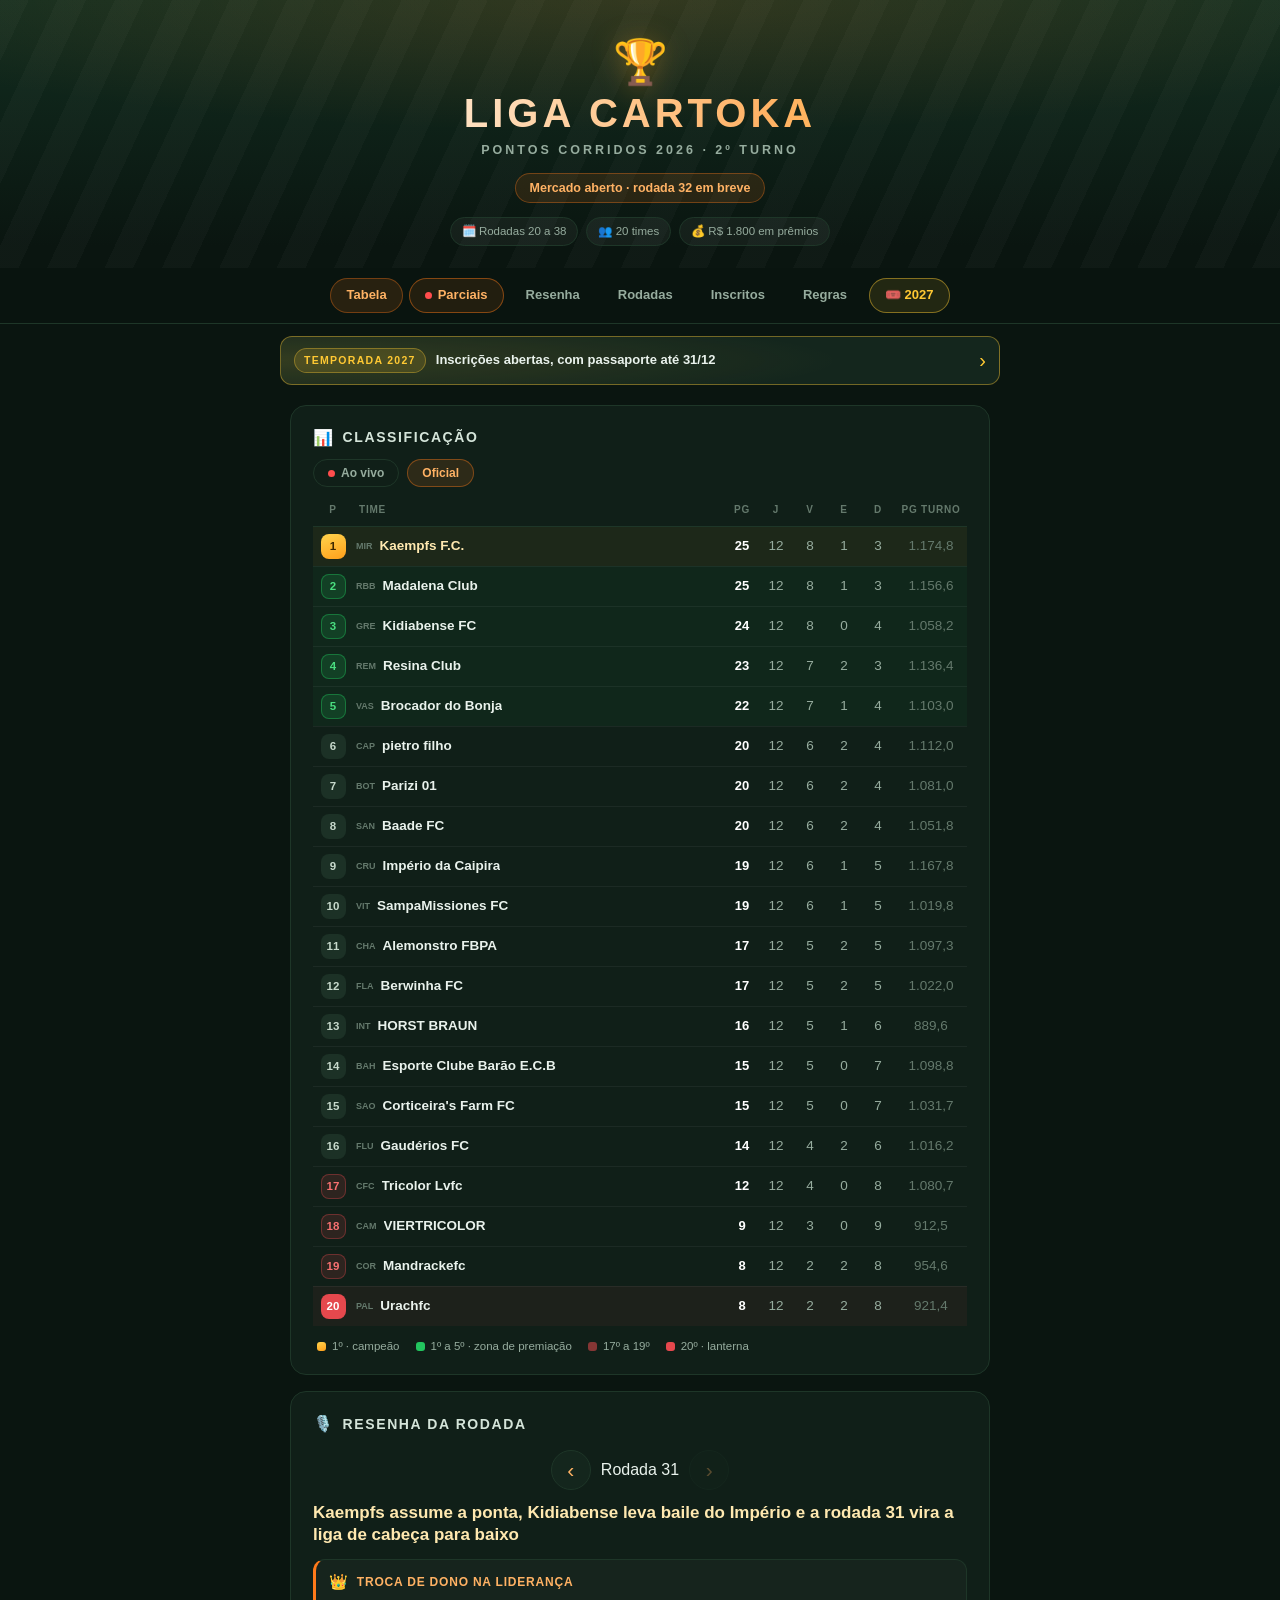
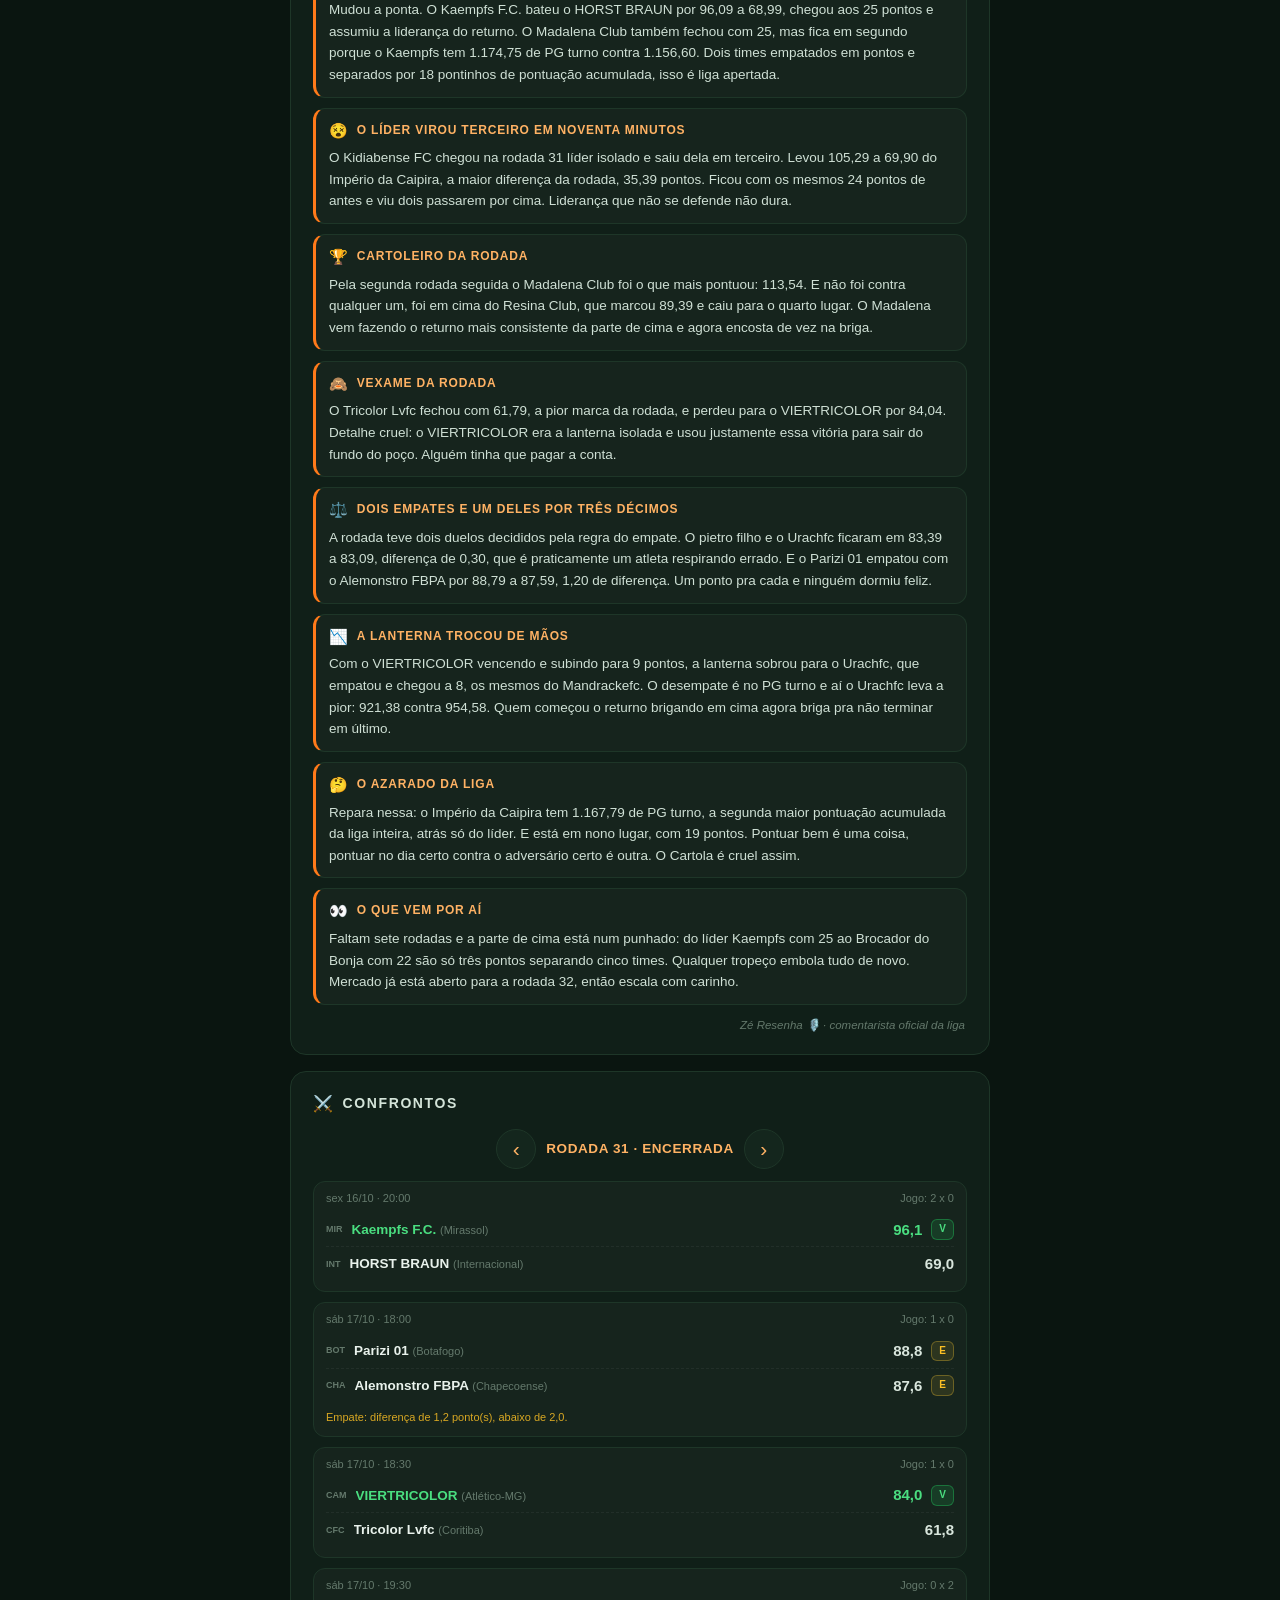
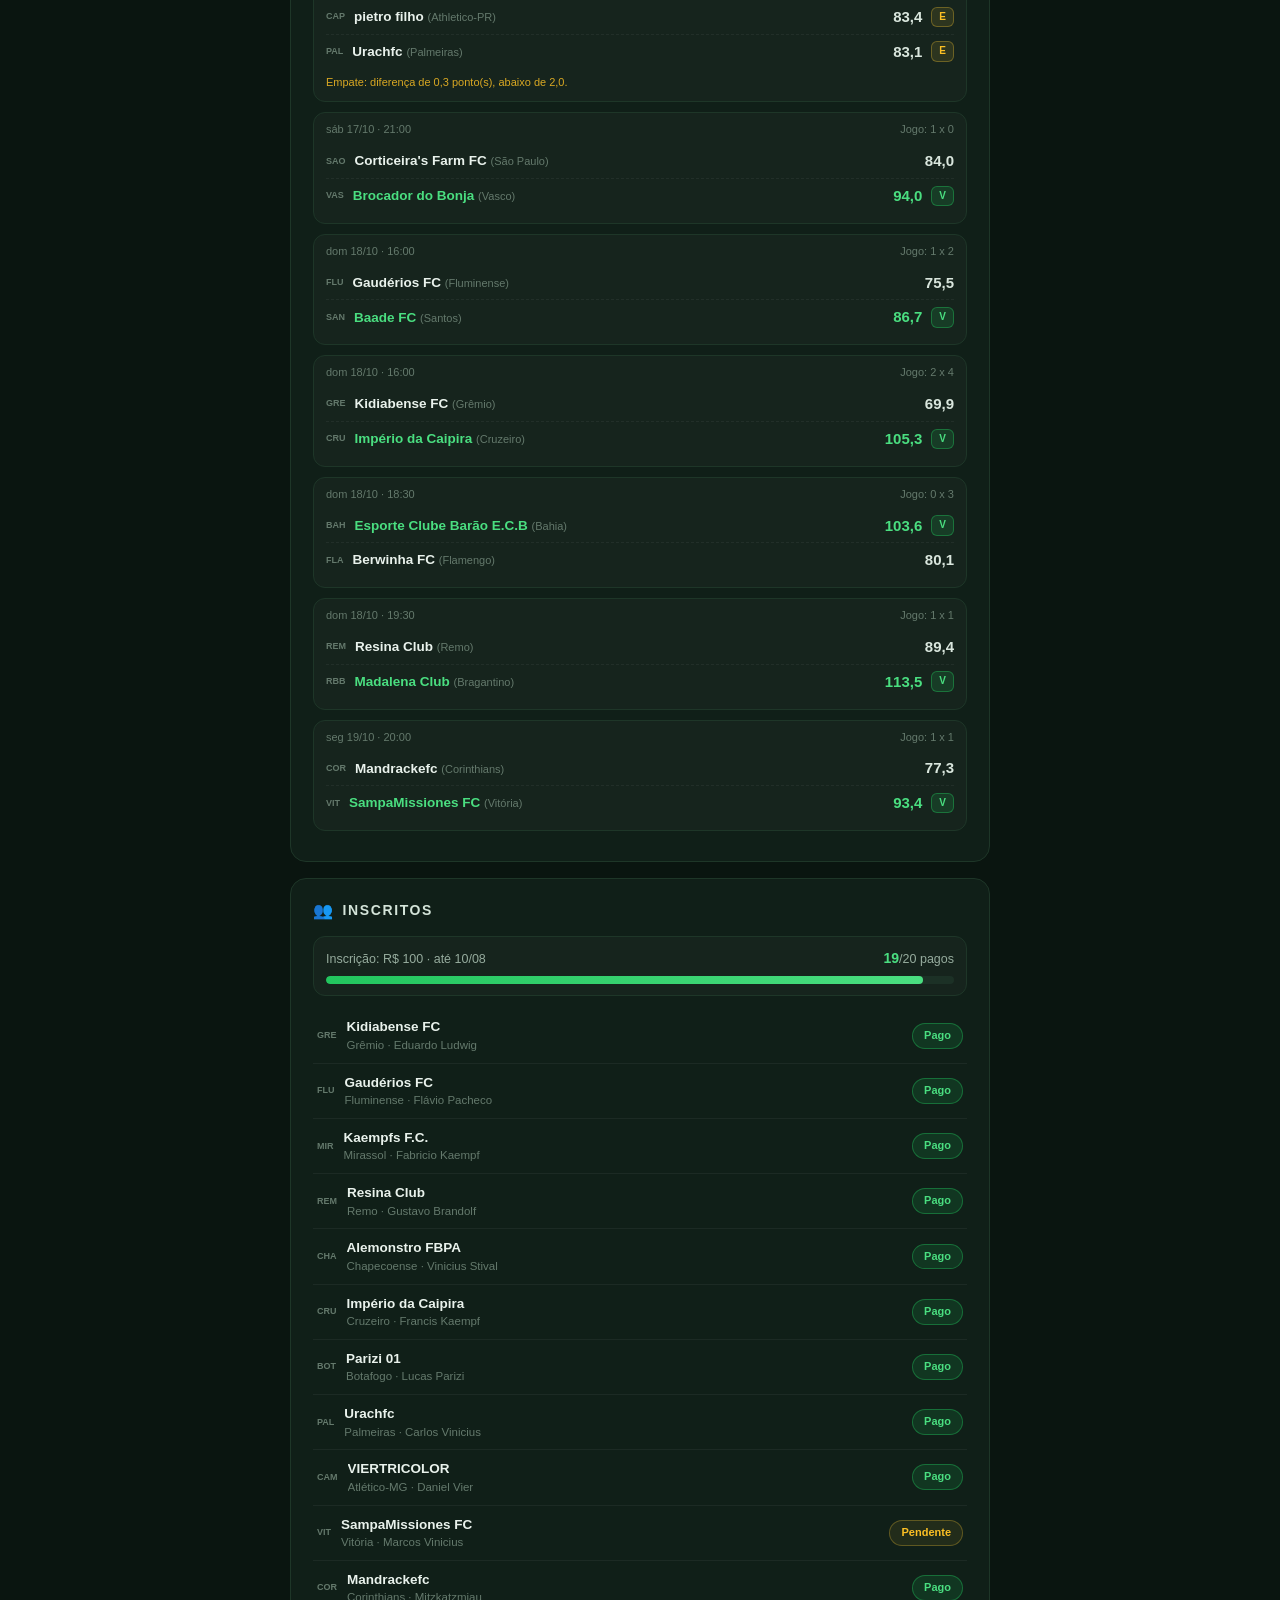
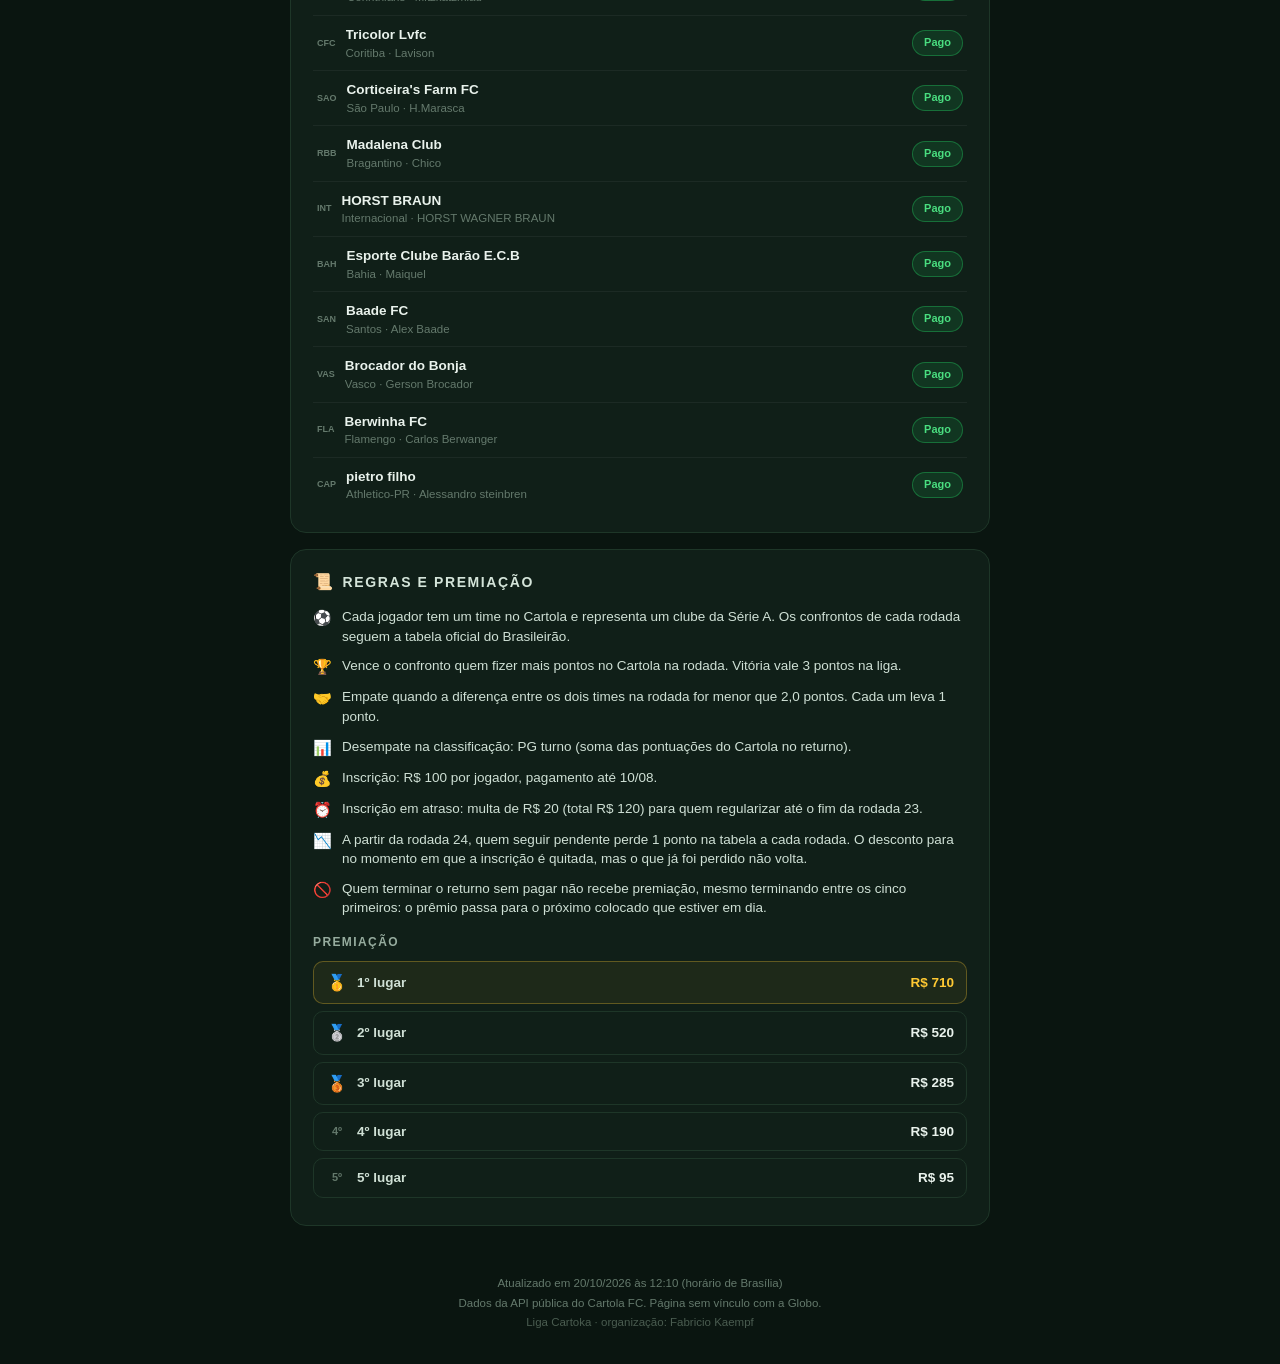
==== commit 4ec86a42: "site: chamada da temporada 2027 na home Liga a pagina da 2027 a partir da home, em dois lugares:  - " ====
--- a/docs/index.html
+++ b/docs/index.html
@@ -15,7 +15,7 @@
   <meta property="og:image:height" content="630">
   <meta name="twitter:card" content="summary_large_image">
   <link rel="icon" href="data:image/svg+xml,%3Csvg%20xmlns='http://www.w3.org/2000/svg'%20viewBox='0%200%20100%20100'%3E%3Ctext%20y='0.9em'%20font-size='90'%3E%F0%9F%8F%86%3C/text%3E%3C/svg%3E">
-  <link rel="stylesheet" href="styles.css?v=8">
+  <link rel="stylesheet" href="styles.css?v=9">
 </head>
 <body>
   <header class="hero">
@@ -37,7 +37,14 @@
     <a href="#secao-confrontos">Rodadas</a>
     <a href="#secao-inscritos">Inscritos</a>
     <a href="#secao-regras">Regras</a>
+    <a href="temporada-2027.html" id="atalho-2027" class="atalho-2027">🎟️ 2027</a>
   </nav>
+
+  <a class="chamada-2027" href="temporada-2027.html">
+    <span class="chamada-2027-selo">Temporada 2027</span>
+    <span class="chamada-2027-texto">Inscrições abertas, com passaporte até 31/12</span>
+    <span class="chamada-2027-seta" aria-hidden="true">›</span>
+  </a>
 
   <main>
     <p id="carregando" class="carregando">Carregando dados da liga...</p>
@@ -118,6 +125,6 @@
     <p class="rodape-credito">Liga Cartoka · organização: Fabricio Kaempf</p>
   </footer>
 
-  <script src="app.js?v=11" defer></script>
+  <script src="app.js?v=12" defer></script>
 </body>
 </html>
--- a/docs/styles.css
+++ b/docs/styles.css
@@ -171,6 +171,74 @@
   border-color: rgba(255, 122, 26, 0.45);
 }
 
+.navega a.atalho-2027 {
+  color: var(--amarelo);
+  background: rgba(255, 201, 51, 0.1);
+  border-color: rgba(255, 201, 51, 0.45);
+  white-space: nowrap;
+}
+
+/* Chamada da temporada 2027 */
+
+.chamada-2027 {
+  display: flex;
+  align-items: center;
+  gap: 10px;
+  max-width: 720px;
+  margin: 12px auto 0;
+  padding: 11px 13px;
+  text-decoration: none;
+  border: 1px solid rgba(255, 201, 51, 0.4);
+  border-radius: 12px;
+  background:
+    radial-gradient(130% 160% at 0% 50%, rgba(255, 201, 51, 0.13), transparent 60%),
+    var(--carta-clara);
+}
+
+.chamada-2027:hover {
+  border-color: rgba(255, 201, 51, 0.7);
+}
+
+.chamada-2027-selo {
+  flex: 0 0 auto;
+  font-size: 10.5px;
+  font-weight: 800;
+  text-transform: uppercase;
+  letter-spacing: 1.3px;
+  color: var(--amarelo);
+  background: rgba(255, 201, 51, 0.14);
+  border: 1px solid rgba(255, 201, 51, 0.35);
+  border-radius: 999px;
+  padding: 4px 9px;
+}
+
+.chamada-2027-texto {
+  flex: 1 1 auto;
+  min-width: 0;
+  font-size: 13px;
+  font-weight: 600;
+  color: var(--texto);
+}
+
+.chamada-2027-seta {
+  flex: 0 0 auto;
+  font-size: 20px;
+  line-height: 1;
+  color: var(--amarelo);
+}
+
+@media (max-width: 460px) {
+  .chamada-2027 {
+    margin-left: 10px;
+    margin-right: 10px;
+    flex-wrap: wrap;
+    row-gap: 6px;
+  }
+
+  .chamada-2027-texto { flex-basis: 100%; order: 3; }
+  .chamada-2027-seta { margin-left: auto; }
+}
+
 .ponto-vivo {
   width: 7px;
   height: 7px;
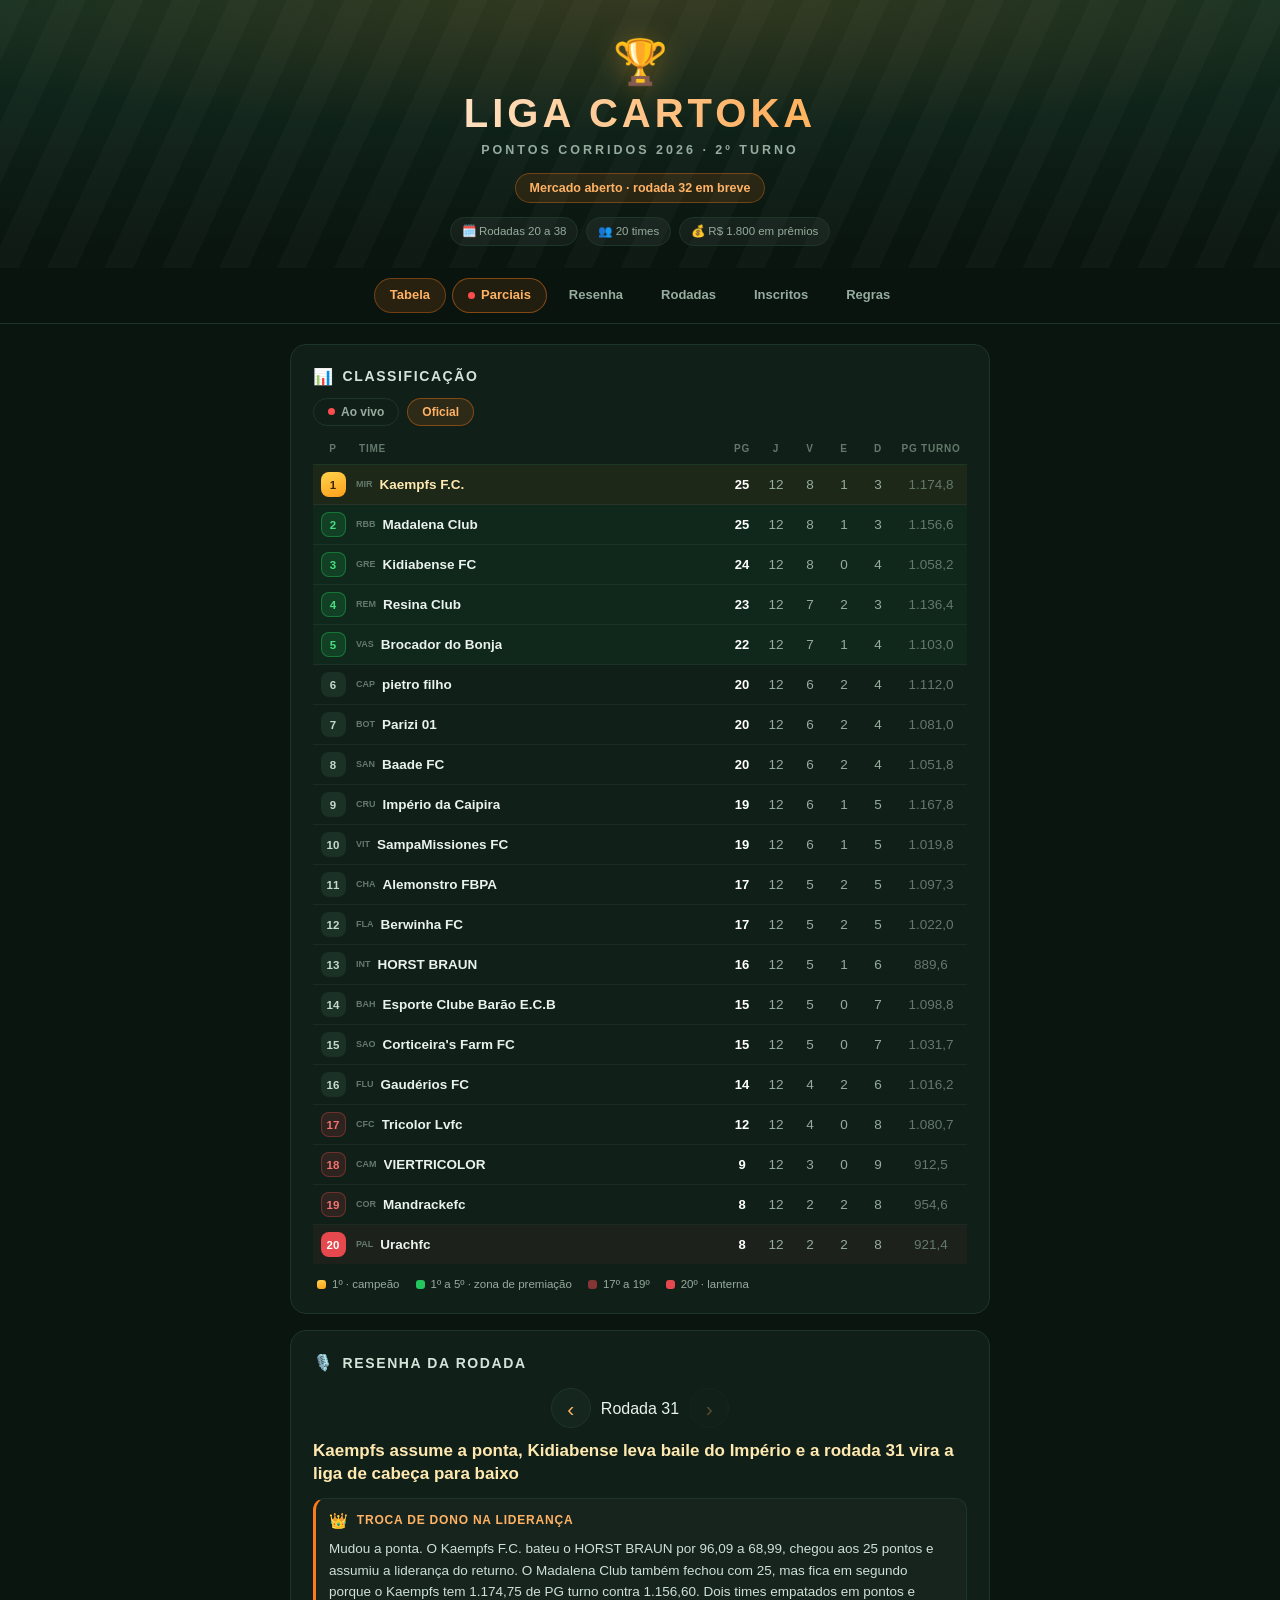
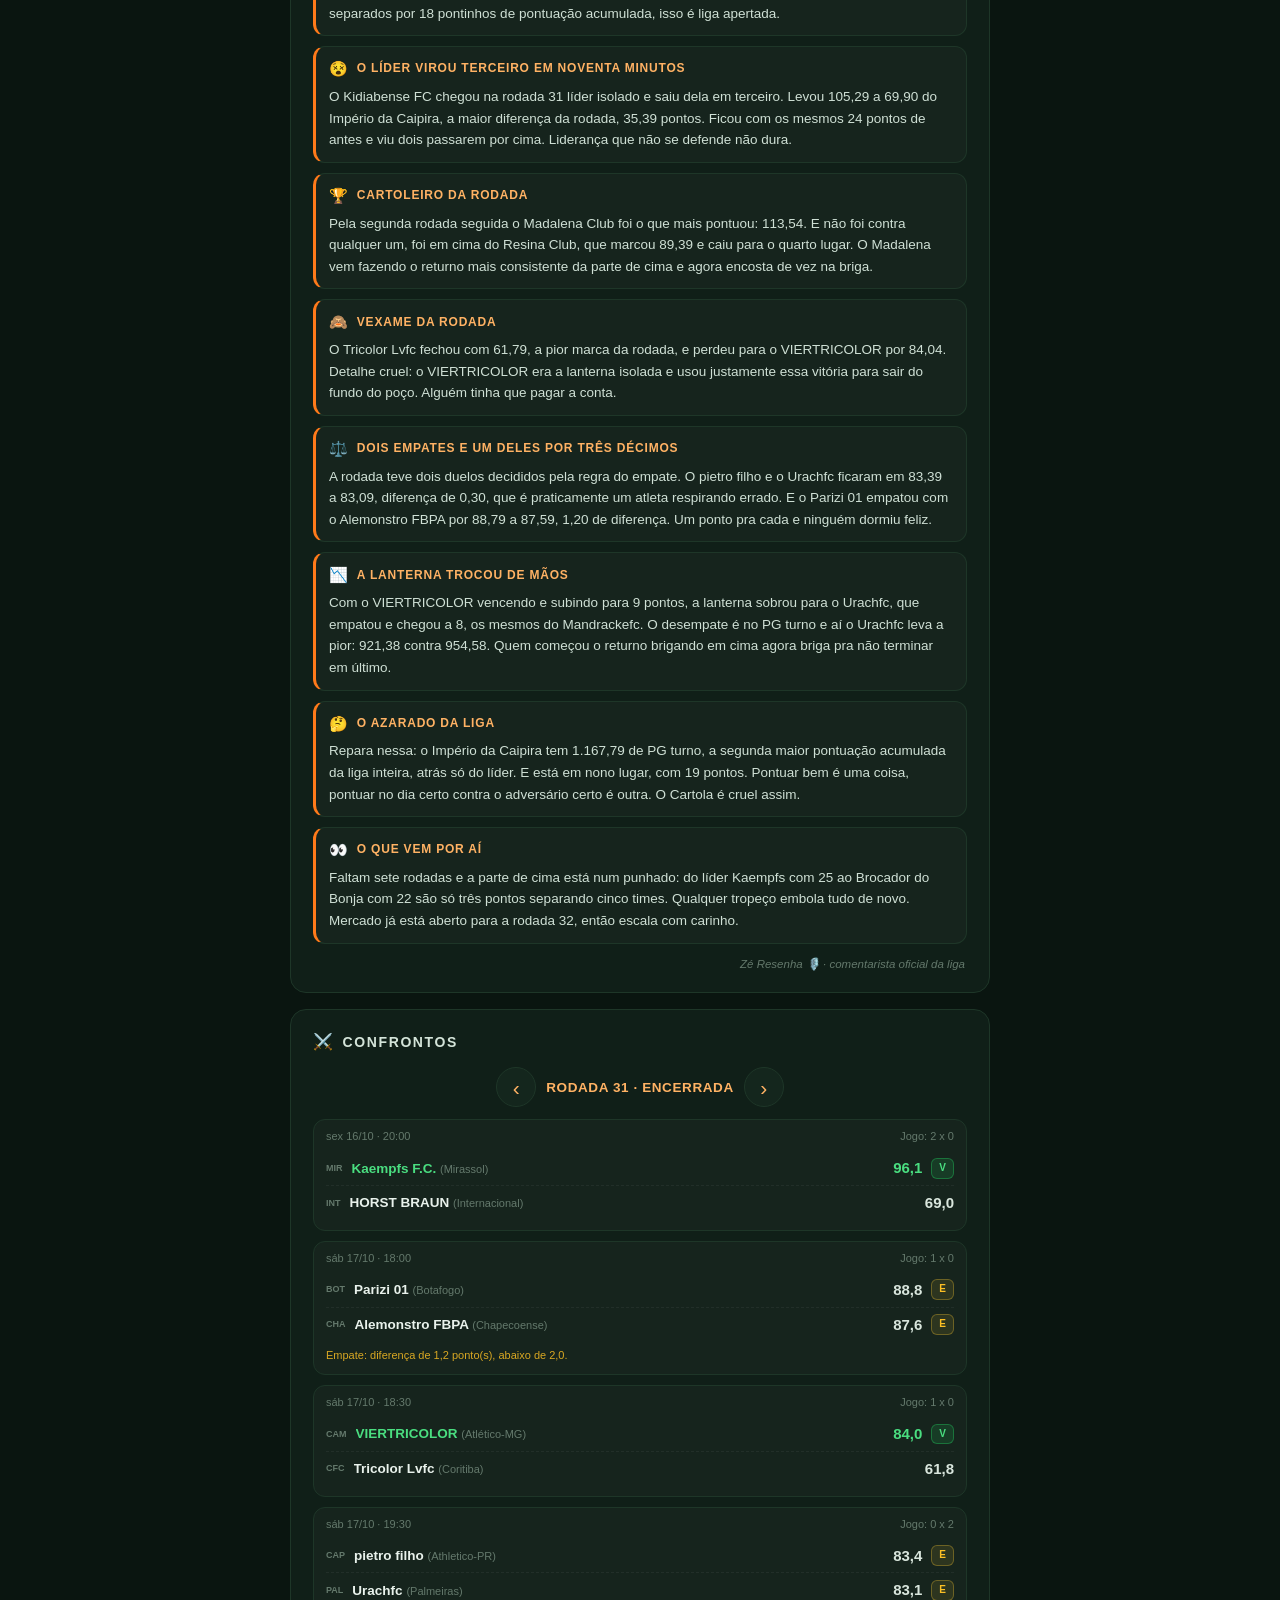
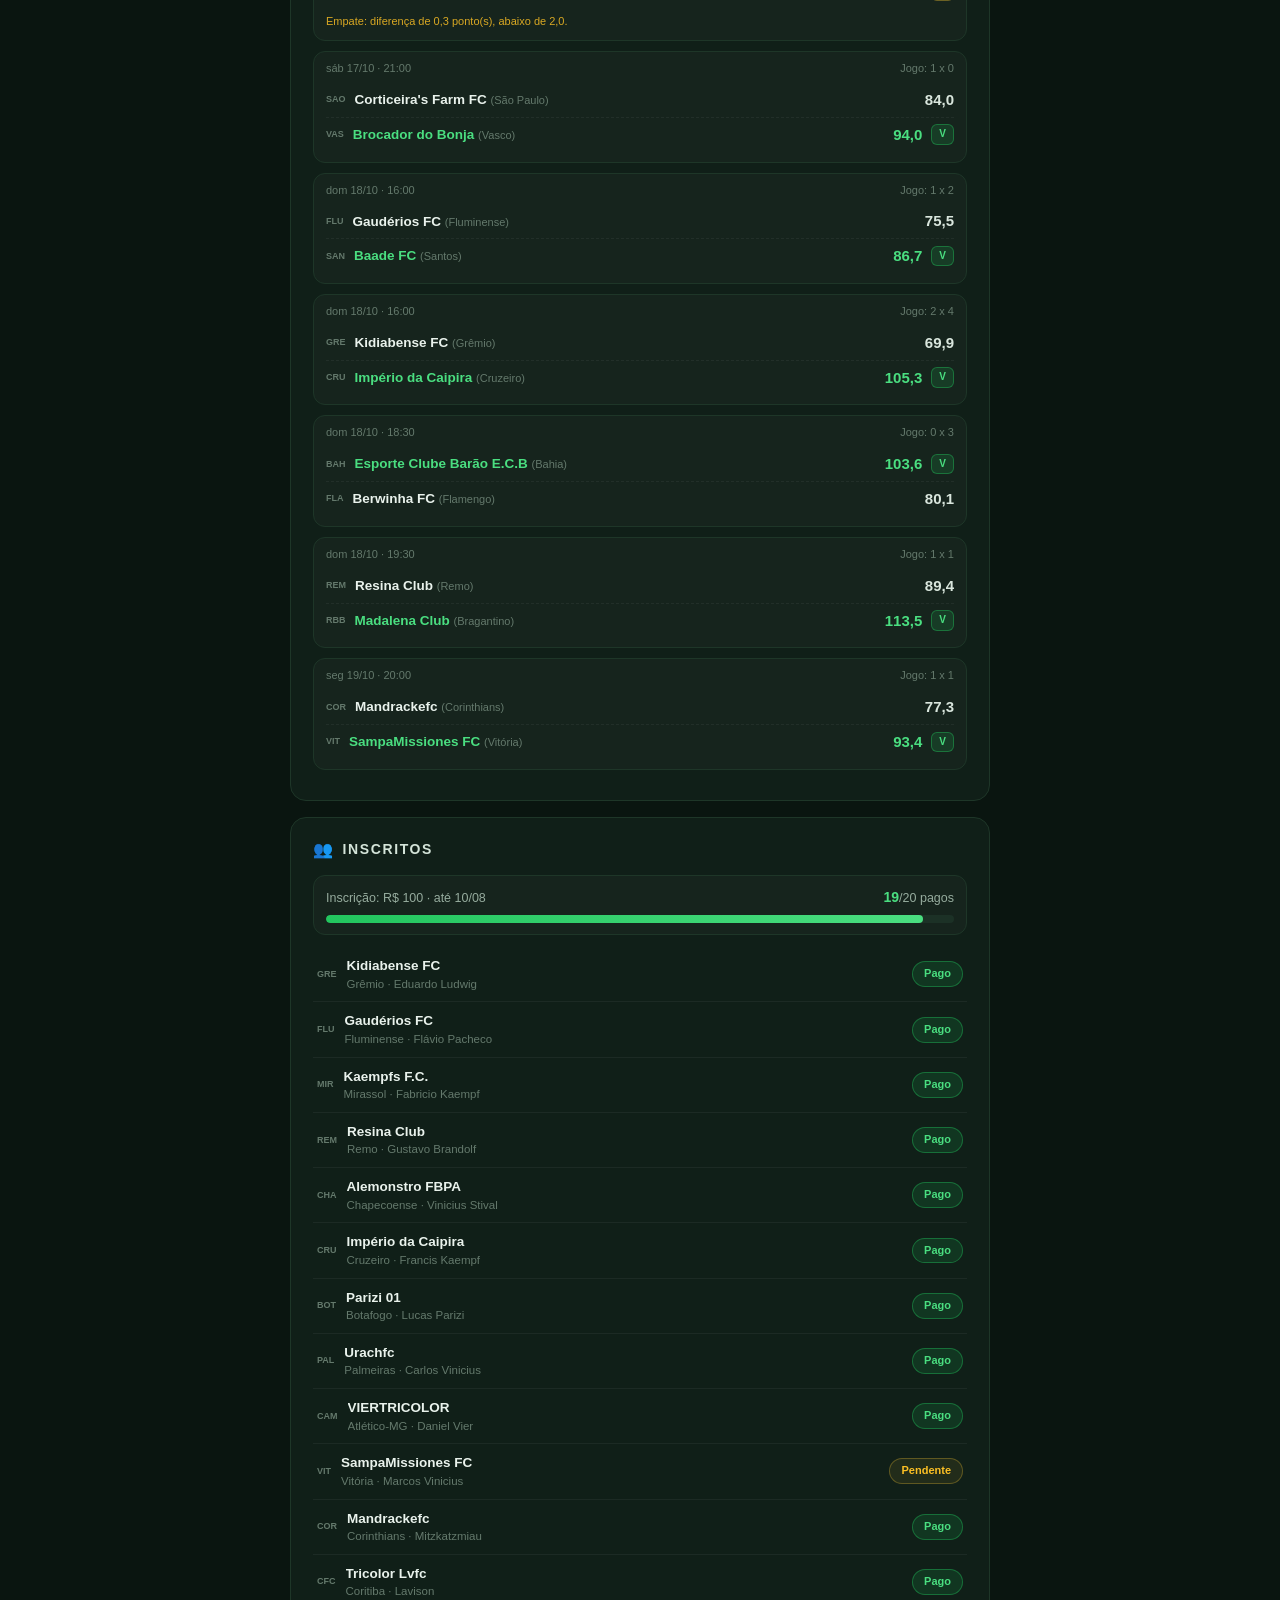
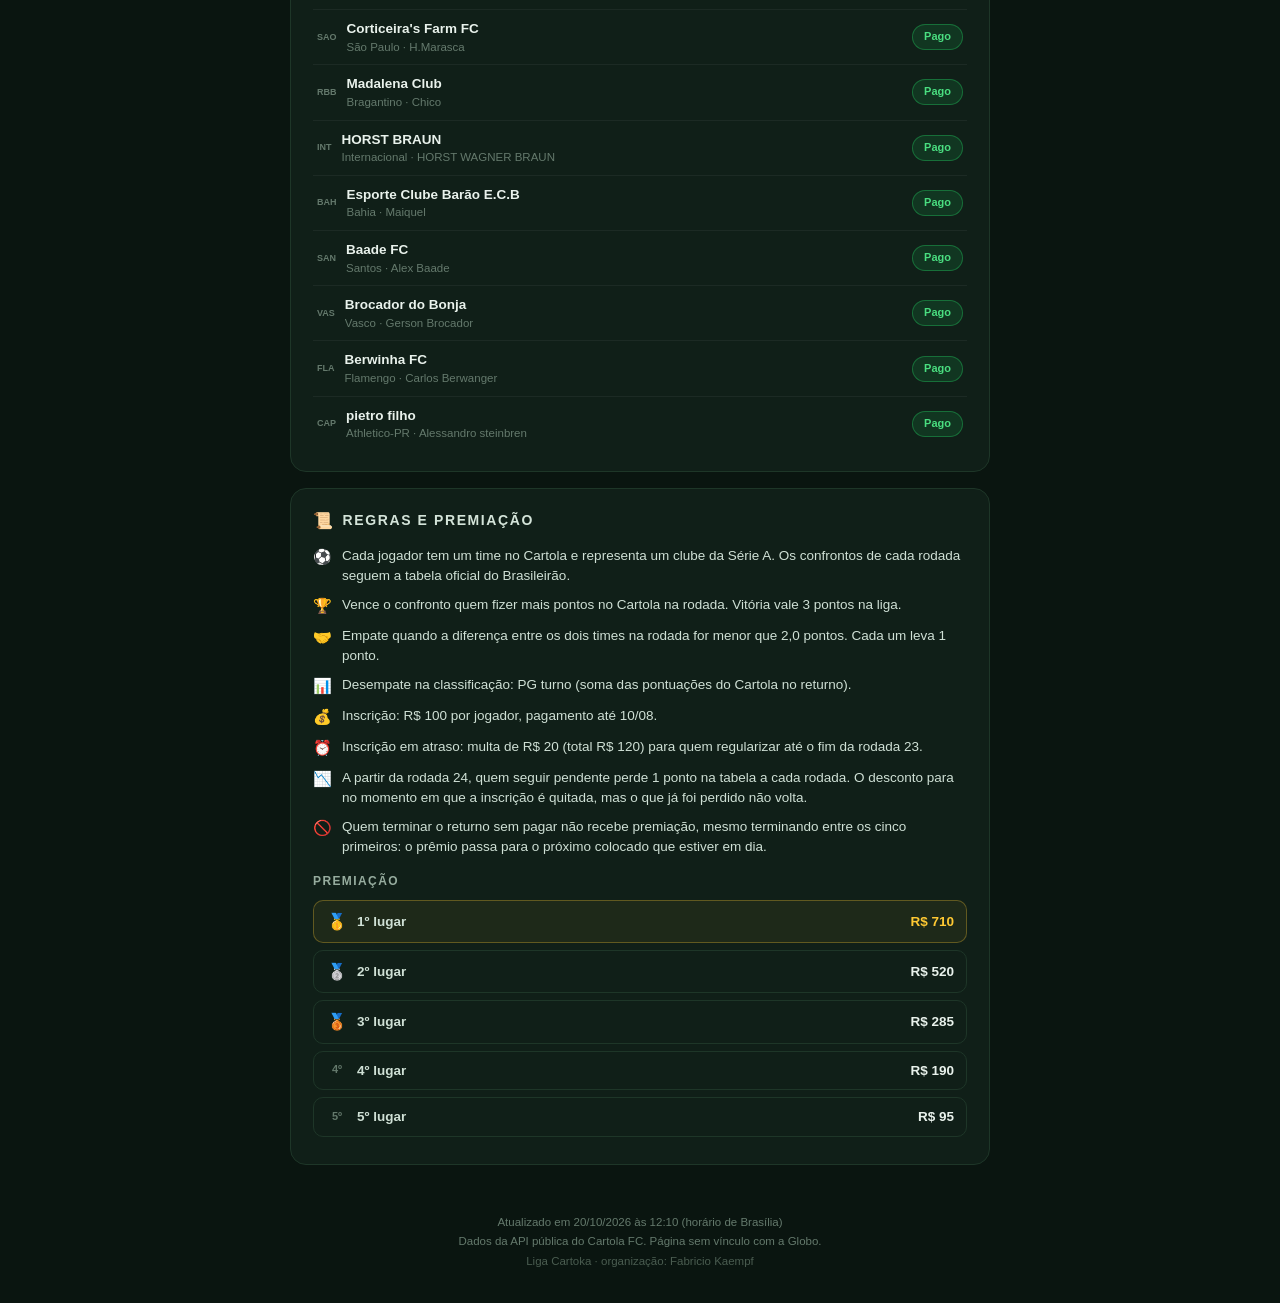
==== commit 1f2ed492: "site: tira a chamada da 2027 da home A temporada 2027 sai da home: nem a faixa em destaque nem o ata" ====
--- a/docs/index.html
+++ b/docs/index.html
@@ -37,14 +37,7 @@
     <a href="#secao-confrontos">Rodadas</a>
     <a href="#secao-inscritos">Inscritos</a>
     <a href="#secao-regras">Regras</a>
-    <a href="temporada-2027.html" id="atalho-2027" class="atalho-2027">🎟️ 2027</a>
   </nav>
-
-  <a class="chamada-2027" href="temporada-2027.html">
-    <span class="chamada-2027-selo">Temporada 2027</span>
-    <span class="chamada-2027-texto">Inscrições abertas, com passaporte até 31/12</span>
-    <span class="chamada-2027-seta" aria-hidden="true">›</span>
-  </a>
 
   <main>
     <p id="carregando" class="carregando">Carregando dados da liga...</p>
